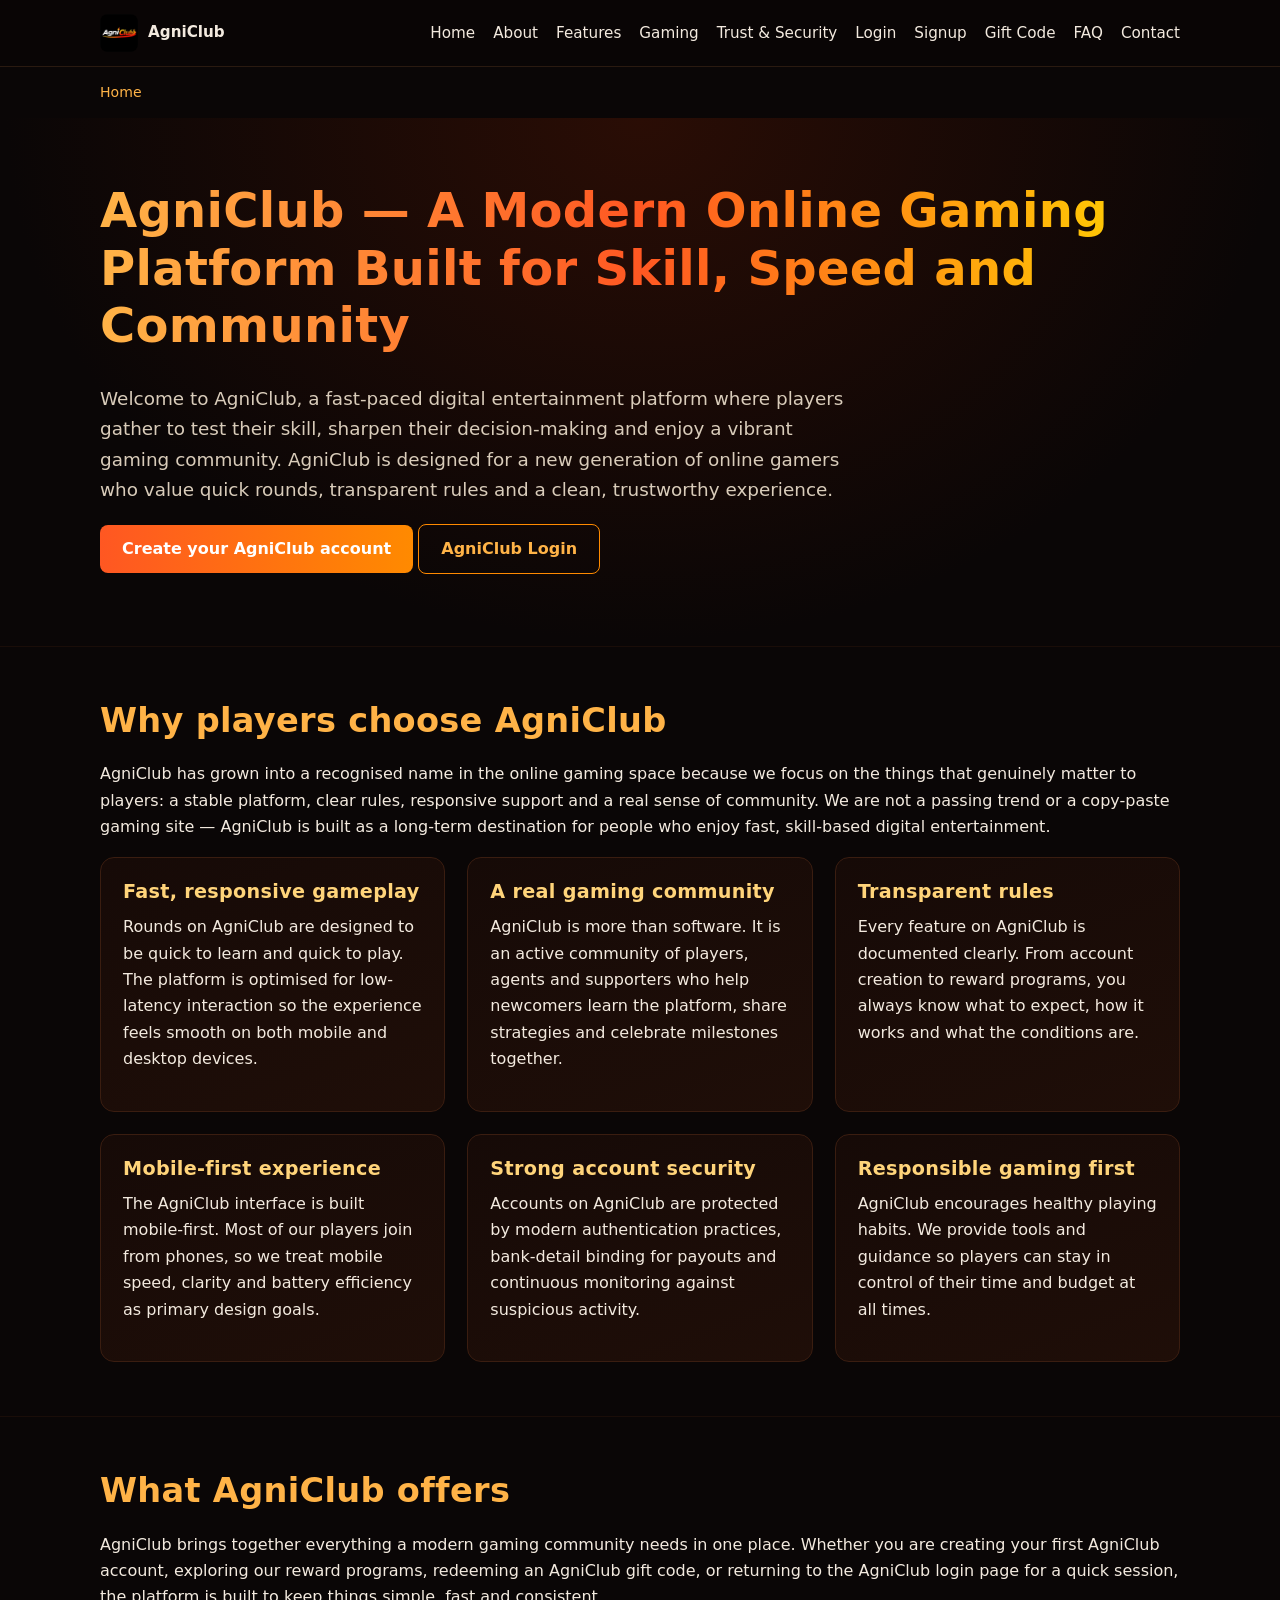
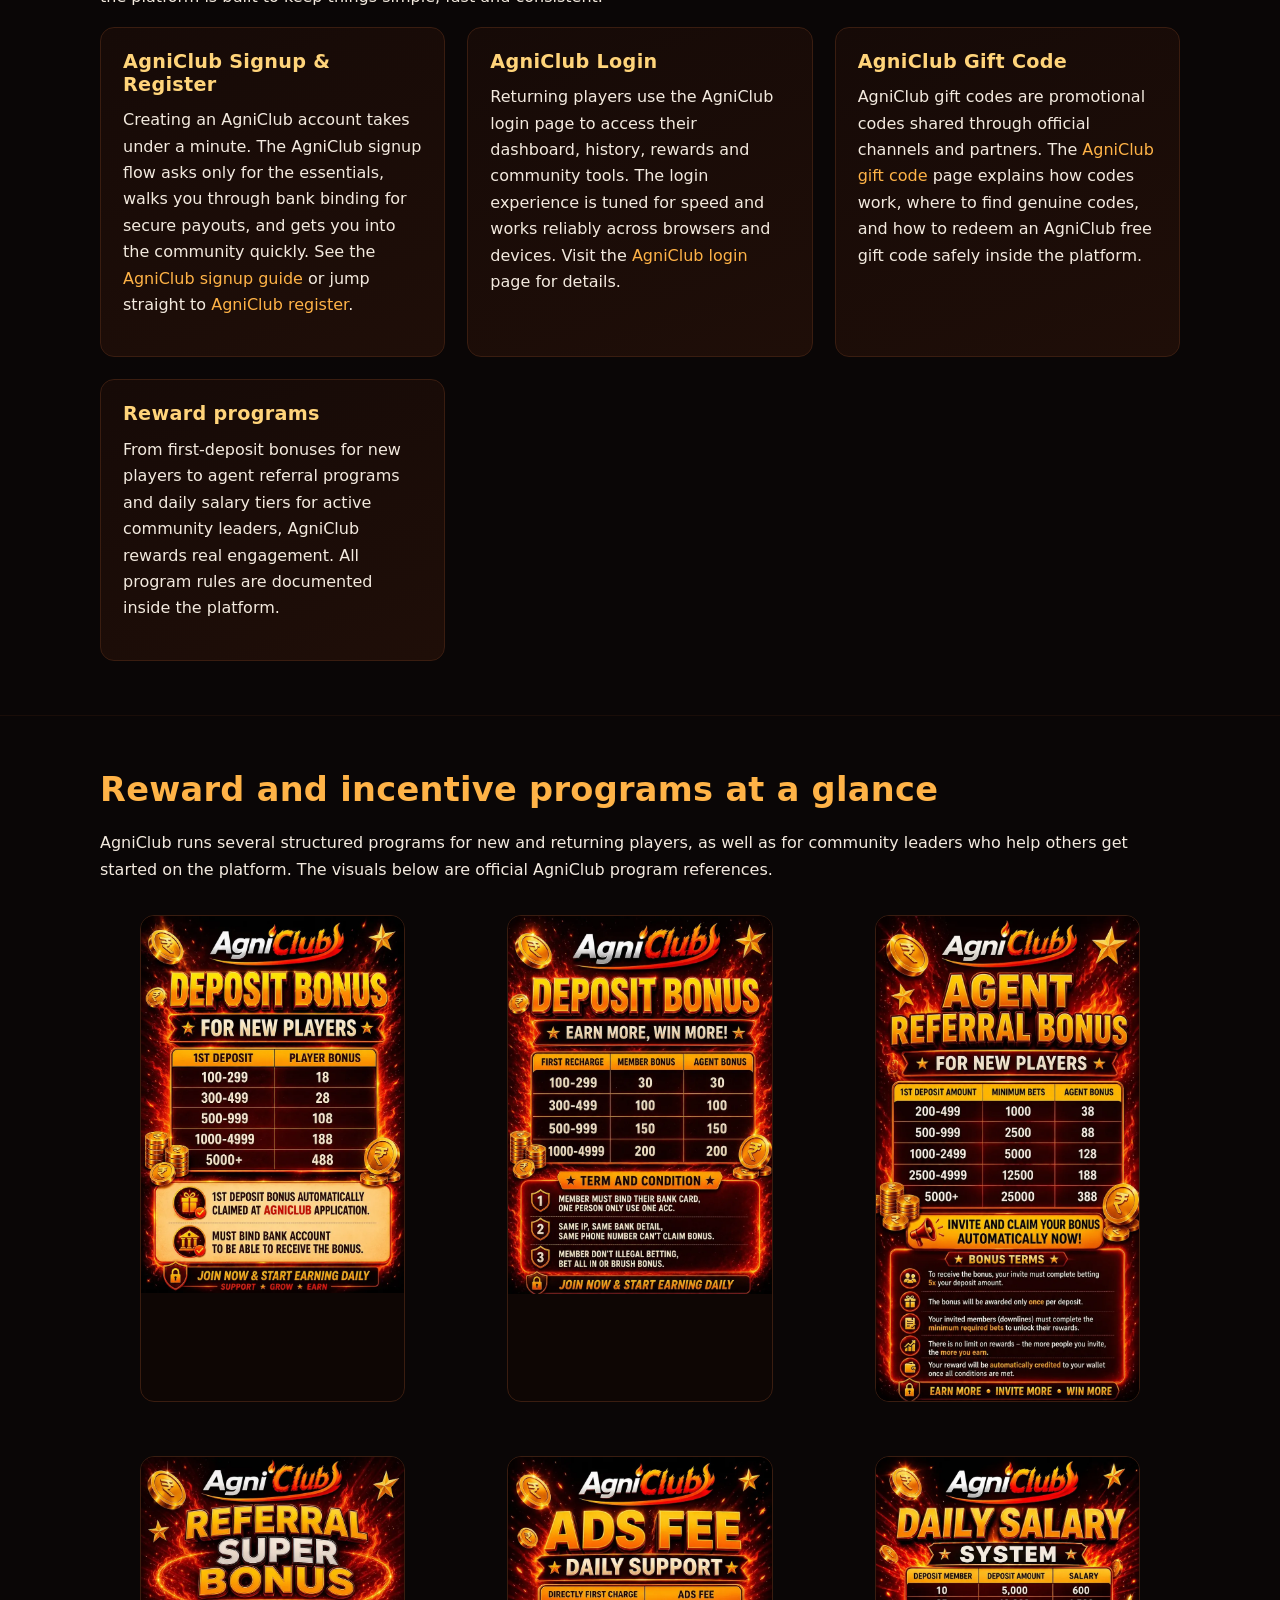
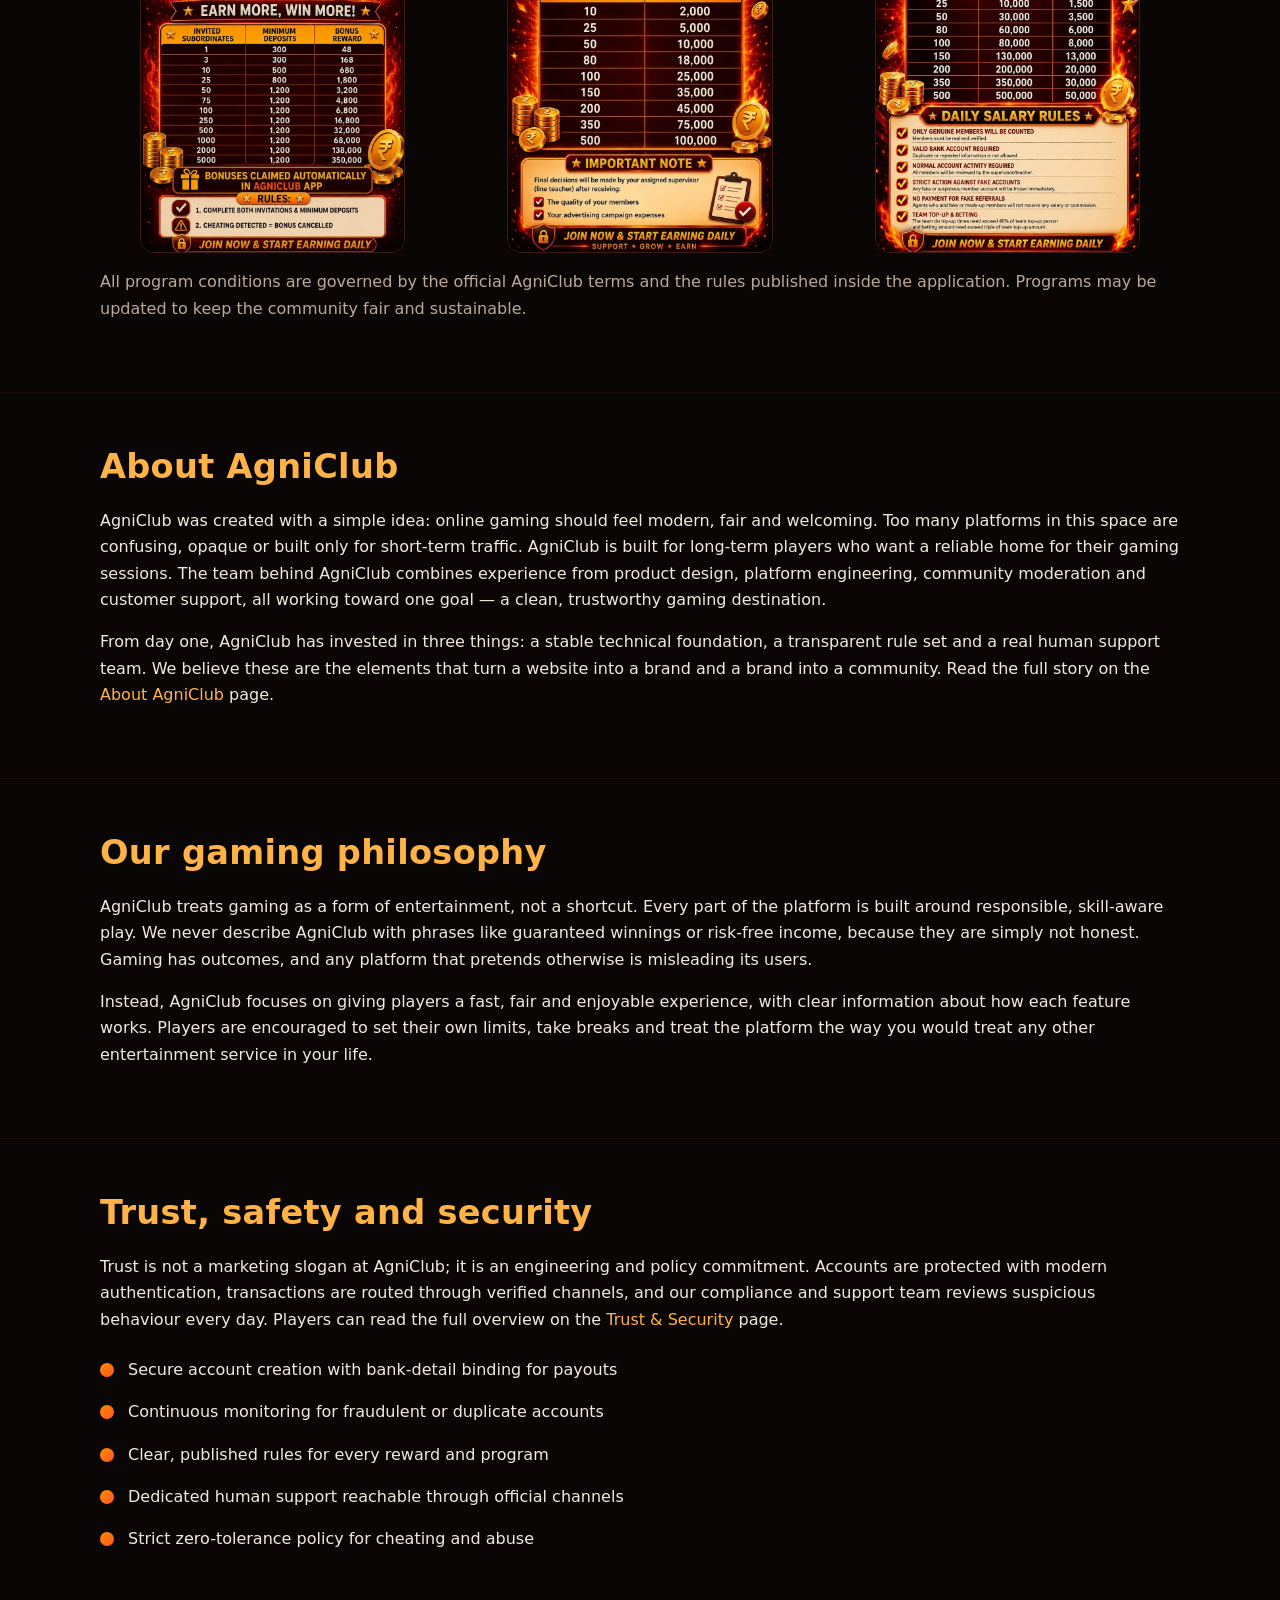
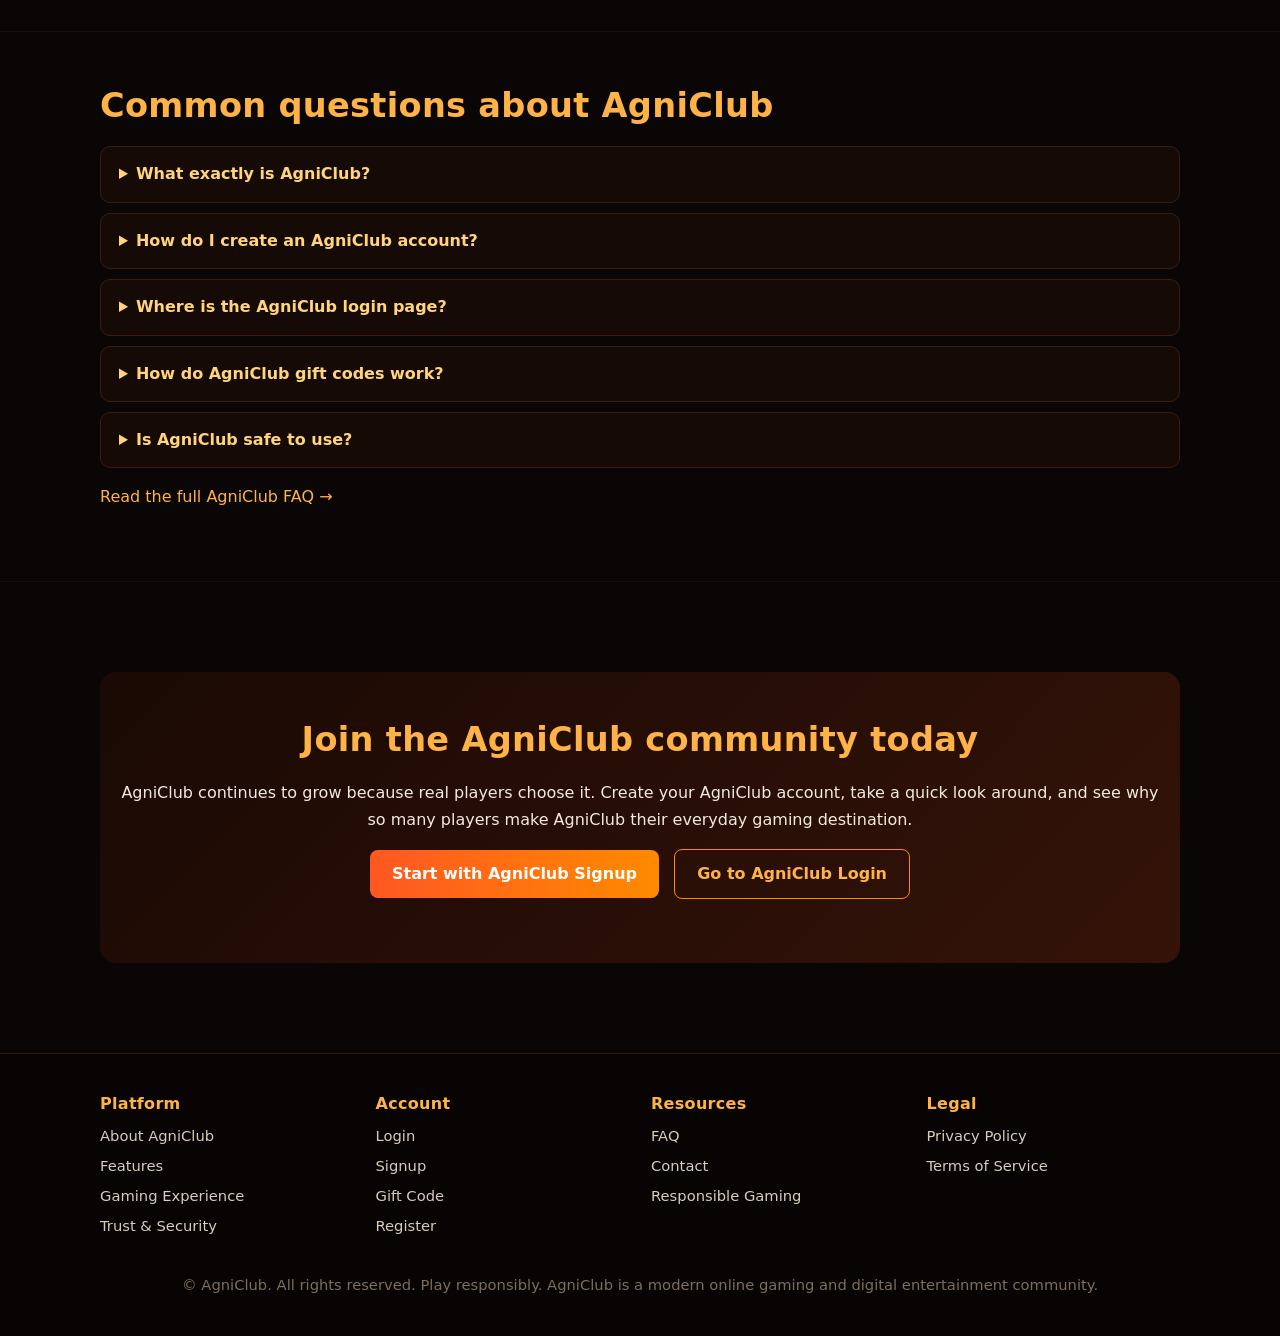
==== index.html @ f40dc788 "Add files via upload" ====
<!doctype html>
<html lang="en">
<head>
<meta charset="utf-8">
<meta name="viewport" content="width=device-width,initial-scale=1">
<title>AgniClub — Modern Online Gaming Platform & Community</title>
<meta name="description" content="AgniClub is a modern online gaming platform and digital entertainment community offering fast, skill-based gaming, secure accounts and clear rules. Learn about AgniClub login, signup and gift code programs.">
<meta name="keywords" content="agniclub, agniclub login, agniclub signup, agniclub register, agniclub giftcode, agniclub free giftcode, online gaming platform, gaming community">
<meta name="author" content="AgniClub">
<meta name="robots" content="index,follow,max-image-preview:large">
<meta name="theme-color" content="#ff5722">
<link rel="canonical" href="https://agniclub.games/">
<link rel="icon" type="image/svg+xml" href="/assets/favicon.svg">
<link rel="preload" as="style" href="/assets/style.css">
<link rel="stylesheet" href="/assets/style.css">
<meta property="og:type" content="website">
<meta property="og:site_name" content="AgniClub">
<meta property="og:title" content="AgniClub — Modern Online Gaming Platform & Community">
<meta property="og:description" content="AgniClub is a modern online gaming platform and digital entertainment community offering fast, skill-based gaming, secure accounts and clear rules. Learn about AgniClub login, signup and gift code programs.">
<meta property="og:url" content="https://agniclub.games/">
<meta property="og:image" content="https://agniclub.games/assets/agniclub-logo.webp">
<meta name="twitter:card" content="summary_large_image">
<meta name="twitter:title" content="AgniClub — Modern Online Gaming Platform & Community">
<meta name="twitter:description" content="AgniClub is a modern online gaming platform and digital entertainment community offering fast, skill-based gaming, secure accounts and clear rules. Learn about AgniClub login, signup and gift code programs.">
<meta name="twitter:image" content="https://agniclub.games/assets/agniclub-logo.webp">
<script type="application/ld+json">{"@context":"https://schema.org","@type":"Organization","name":"AgniClub","url":"https://agniclub.games","logo":"https://agniclub.games/assets/agniclub-logo.webp","sameAs":["https://agniclub.games"],"description":"AgniClub is a modern online gaming platform and digital entertainment community offering fast-paced skill-based gaming experiences."}</script>
<script type="application/ld+json">{"@context":"https://schema.org","@type":"WebSite","name":"AgniClub","url":"https://agniclub.games","potentialAction":{"@type":"SearchAction","target":"https://agniclub.games/?q={search_term_string}","query-input":"required name=search_term_string"}}</script>
<script type="application/ld+json">{"@context":"https://schema.org","@type":"WebPage","name":"AgniClub \u2014 Modern Online Gaming Platform & Community","url":"https://agniclub.games/","description":"AgniClub is a modern online gaming platform and digital entertainment community offering fast, skill-based gaming, secure accounts and clear rules. Learn about AgniClub login, signup and gift code programs.","isPartOf":{"@type":"WebSite","name":"AgniClub","url":"https://agniclub.games"},"publisher":{"@type":"Organization","name":"AgniClub","logo":{"@type":"ImageObject","url":"https://agniclub.games/assets/agniclub-logo.webp"}}}</script>
<script type="application/ld+json">{"@context":"https://schema.org","@type":"FAQPage","mainEntity":[{"@type":"Question","name":"What exactly is AgniClub?","acceptedAnswer":{"@type":"Answer","text":"AgniClub is a modern online gaming and digital entertainment platform offering fast-paced, skill-based gaming for a growing community."}},{"@type":"Question","name":"How do I create an AgniClub account?","acceptedAnswer":{"@type":"Answer","text":"Visit the AgniClub signup page, fill in the required details, verify your information and bind your bank account for secure payouts."}},{"@type":"Question","name":"Where is the AgniClub login page?","acceptedAnswer":{"@type":"Answer","text":"The official AgniClub login page is available at https://agniclub.games/login.html \u2014 always use the official URL."}},{"@type":"Question","name":"How do AgniClub gift codes work?","acceptedAnswer":{"@type":"Answer","text":"AgniClub gift codes are promotional codes distributed through official channels and are redeemed inside the AgniClub application."}},{"@type":"Question","name":"Is AgniClub safe to use?","acceptedAnswer":{"@type":"Answer","text":"AgniClub uses modern account security, bank-detail binding, continuous monitoring and human support to keep the platform safe."}}]}</script>
<script type="application/ld+json">{"@context":"https://schema.org","@type":"BreadcrumbList","itemListElement":[{"@type":"ListItem","position":1,"name":"Home","item":"https://agniclub.games/"}]}</script>
</head>
<body>
<a class="skip" href="#main">Skip to main content</a>
<header class="site"><nav class="nav" aria-label="Primary">
  <a class="brand" href="/" aria-label="AgniClub home"><img src="/assets/agniclub-logo.webp" alt="AgniClub logo" width="38" height="38" loading="eager" decoding="async"><span>AgniClub</span></a>
  <button class="menu-toggle" aria-label="Toggle menu" aria-expanded="false">Menu</button>
  <ul><li><a href="/">Home</a></li>
<li><a href="/about.html">About</a></li>
<li><a href="/features.html">Features</a></li>
<li><a href="/gaming.html">Gaming</a></li>
<li><a href="/trust-security.html">Trust & Security</a></li>
<li><a href="/login.html">Login</a></li>
<li><a href="/signup.html">Signup</a></li>
<li><a href="/giftcode.html">Gift Code</a></li>
<li><a href="/faq.html">FAQ</a></li>
<li><a href="/contact.html">Contact</a></li></ul>
</nav></header>
<div class="container"><nav class="crumbs" aria-label="Breadcrumb"><a href="/">Home</a></nav></div>
<main id="main">

<section class="hero"><div class="container">
  <h1>AgniClub — A Modern Online Gaming Platform Built for Skill, Speed and Community</h1>
  <p class="lede">Welcome to AgniClub, a fast-paced digital entertainment platform where players gather to test their skill, sharpen their decision-making and enjoy a vibrant gaming community. AgniClub is designed for a new generation of online gamers who value quick rounds, transparent rules and a clean, trustworthy experience.</p>
  <p><a class="btn" href="/signup.html">Create your AgniClub account</a> <a class="btn ghost" href="/login.html">AgniClub Login</a></p>
</div></section>

<section><div class="container">
  <h2>Why players choose AgniClub</h2>
  <p>AgniClub has grown into a recognised name in the online gaming space because we focus on the things that genuinely matter to players: a stable platform, clear rules, responsive support and a real sense of community. We are not a passing trend or a copy-paste gaming site — AgniClub is built as a long-term destination for people who enjoy fast, skill-based digital entertainment.</p>
  <div class="grid cols-3">
    <div class="card"><h3>Fast, responsive gameplay</h3><p>Rounds on AgniClub are designed to be quick to learn and quick to play. The platform is optimised for low-latency interaction so the experience feels smooth on both mobile and desktop devices.</p></div>
    <div class="card"><h3>A real gaming community</h3><p>AgniClub is more than software. It is an active community of players, agents and supporters who help newcomers learn the platform, share strategies and celebrate milestones together.</p></div>
    <div class="card"><h3>Transparent rules</h3><p>Every feature on AgniClub is documented clearly. From account creation to reward programs, you always know what to expect, how it works and what the conditions are.</p></div>
    <div class="card"><h3>Mobile-first experience</h3><p>The AgniClub interface is built mobile-first. Most of our players join from phones, so we treat mobile speed, clarity and battery efficiency as primary design goals.</p></div>
    <div class="card"><h3>Strong account security</h3><p>Accounts on AgniClub are protected by modern authentication practices, bank-detail binding for payouts and continuous monitoring against suspicious activity.</p></div>
    <div class="card"><h3>Responsible gaming first</h3><p>AgniClub encourages healthy playing habits. We provide tools and guidance so players can stay in control of their time and budget at all times.</p></div>
  </div>
</div></section>

<section><div class="container">
  <h2>What AgniClub offers</h2>
  <p>AgniClub brings together everything a modern gaming community needs in one place. Whether you are creating your first AgniClub account, exploring our reward programs, redeeming an AgniClub gift code, or returning to the AgniClub login page for a quick session, the platform is built to keep things simple, fast and consistent.</p>
  <div class="grid cols-2">
    <div class="card"><h3>AgniClub Signup &amp; Register</h3><p>Creating an AgniClub account takes under a minute. The AgniClub signup flow asks only for the essentials, walks you through bank binding for secure payouts, and gets you into the community quickly. See the <a href="/signup.html">AgniClub signup guide</a> or jump straight to <a href="/register.html">AgniClub register</a>.</p></div>
    <div class="card"><h3>AgniClub Login</h3><p>Returning players use the AgniClub login page to access their dashboard, history, rewards and community tools. The login experience is tuned for speed and works reliably across browsers and devices. Visit the <a href="/login.html">AgniClub login</a> page for details.</p></div>
    <div class="card"><h3>AgniClub Gift Code</h3><p>AgniClub gift codes are promotional codes shared through official channels and partners. The <a href="/giftcode.html">AgniClub gift code</a> page explains how codes work, where to find genuine codes, and how to redeem an AgniClub free gift code safely inside the platform.</p></div>
    <div class="card"><h3>Reward programs</h3><p>From first-deposit bonuses for new players to agent referral programs and daily salary tiers for active community leaders, AgniClub rewards real engagement. All program rules are documented inside the platform.</p></div>
  </div>
</div></section>

<section><div class="container">
  <h2>Reward and incentive programs at a glance</h2>
  <p>AgniClub runs several structured programs for new and returning players, as well as for community leaders who help others get started on the platform. The visuals below are official AgniClub program references.</p>
  <div class="grid cols-2">
    <figure class="imgwrap"><img src="/assets/deposit-bonus.webp" alt="AgniClub deposit bonus for new players" width="800" height="1200" loading="lazy" decoding="async"></figure>
    <figure class="imgwrap"><img src="/assets/new-player-deposit-bonus.webp" alt="AgniClub new player deposit bonus tiers" width="800" height="1200" loading="lazy" decoding="async"></figure>
    <figure class="imgwrap"><img src="/assets/referral-super-bonus.webp" alt="AgniClub agent referral bonus" width="800" height="1200" loading="lazy" decoding="async"></figure>
    <figure class="imgwrap"><img src="/assets/agent-referral-bonus.webp" alt="AgniClub referral super bonus tiers" width="800" height="1200" loading="lazy" decoding="async"></figure>
    <figure class="imgwrap"><img src="/assets/daily-salary-system.webp" alt="AgniClub ads fee daily support" width="800" height="1200" loading="lazy" decoding="async"></figure>
    <figure class="imgwrap"><img src="/assets/ads-fee-daily-support.webp" alt="AgniClub daily salary system" width="800" height="1200" loading="lazy" decoding="async"></figure>
  </div>
  <p class="muted">All program conditions are governed by the official AgniClub terms and the rules published inside the application. Programs may be updated to keep the community fair and sustainable.</p>
</div></section>

<section><div class="container">
  <h2>About AgniClub</h2>
  <p>AgniClub was created with a simple idea: online gaming should feel modern, fair and welcoming. Too many platforms in this space are confusing, opaque or built only for short-term traffic. AgniClub is built for long-term players who want a reliable home for their gaming sessions. The team behind AgniClub combines experience from product design, platform engineering, community moderation and customer support, all working toward one goal — a clean, trustworthy gaming destination.</p>
  <p>From day one, AgniClub has invested in three things: a stable technical foundation, a transparent rule set and a real human support team. We believe these are the elements that turn a website into a brand and a brand into a community. Read the full story on the <a href="/about.html">About AgniClub</a> page.</p>
</div></section>

<section><div class="container">
  <h2>Our gaming philosophy</h2>
  <p>AgniClub treats gaming as a form of entertainment, not a shortcut. Every part of the platform is built around responsible, skill-aware play. We never describe AgniClub with phrases like guaranteed winnings or risk-free income, because they are simply not honest. Gaming has outcomes, and any platform that pretends otherwise is misleading its users.</p>
  <p>Instead, AgniClub focuses on giving players a fast, fair and enjoyable experience, with clear information about how each feature works. Players are encouraged to set their own limits, take breaks and treat the platform the way you would treat any other entertainment service in your life.</p>
</div></section>

<section><div class="container">
  <h2>Trust, safety and security</h2>
  <p>Trust is not a marketing slogan at AgniClub; it is an engineering and policy commitment. Accounts are protected with modern authentication, transactions are routed through verified channels, and our compliance and support team reviews suspicious behaviour every day. Players can read the full overview on the <a href="/trust-security.html">Trust &amp; Security</a> page.</p>
  <ul class="checks">
    <li>Secure account creation with bank-detail binding for payouts</li>
    <li>Continuous monitoring for fraudulent or duplicate accounts</li>
    <li>Clear, published rules for every reward and program</li>
    <li>Dedicated human support reachable through official channels</li>
    <li>Strict zero-tolerance policy for cheating and abuse</li>
  </ul>
</div></section>

<section><div class="container">
  <h2>Common questions about AgniClub</h2>
  <details><summary>What exactly is AgniClub?</summary><p>AgniClub is a modern online gaming and digital entertainment platform. It hosts fast-paced, skill-based gaming sessions and supports a community of players, agents and supporters.</p></details>
  <details><summary>How do I create an AgniClub account?</summary><p>Open the <a href="/signup.html">AgniClub signup</a> page, fill in the required fields, verify your details and bind your bank account so payouts can be processed securely.</p></details>
  <details><summary>Where is the AgniClub login page?</summary><p>The official AgniClub login is available on the <a href="/login.html">AgniClub login</a> page. Always use the official URL to avoid phishing attempts.</p></details>
  <details><summary>How do AgniClub gift codes work?</summary><p>Gift codes are promotional codes distributed through official AgniClub channels. They are redeemed inside the AgniClub application. Read the <a href="/giftcode.html">gift code guide</a> for full details.</p></details>
  <details><summary>Is AgniClub safe to use?</summary><p>Account security, transparent rules and active moderation are core priorities. See the <a href="/trust-security.html">Trust &amp; Security</a> page for the full overview.</p></details>
  <p style="margin-top:16px"><a href="/faq.html">Read the full AgniClub FAQ →</a></p>
</div></section>

<section><div class="container">
  <div class="cta">
    <h2>Join the AgniClub community today</h2>
    <p>AgniClub continues to grow because real players choose it. Create your AgniClub account, take a quick look around, and see why so many players make AgniClub their everyday gaming destination.</p>
    <p><a class="btn" href="/signup.html">Start with AgniClub Signup</a> &nbsp; <a class="btn ghost" href="/login.html">Go to AgniClub Login</a></p>
  </div>
</div></section>

</main>
<footer class="site"><div class="container">
  <div class="grid"><div><h3 style="color:#ffb347;font-size:1rem;margin:0 0 10px">Platform</h3><ul style="list-style:none;padding:0;margin:0"><li style="margin:6px 0"><a href="/about.html">About AgniClub</a></li><li style="margin:6px 0"><a href="/features.html">Features</a></li><li style="margin:6px 0"><a href="/gaming.html">Gaming Experience</a></li><li style="margin:6px 0"><a href="/trust-security.html">Trust & Security</a></li></ul></div><div><h3 style="color:#ffb347;font-size:1rem;margin:0 0 10px">Account</h3><ul style="list-style:none;padding:0;margin:0"><li style="margin:6px 0"><a href="/login.html">Login</a></li><li style="margin:6px 0"><a href="/signup.html">Signup</a></li><li style="margin:6px 0"><a href="/giftcode.html">Gift Code</a></li><li style="margin:6px 0"><a href="/register.html">Register</a></li></ul></div><div><h3 style="color:#ffb347;font-size:1rem;margin:0 0 10px">Resources</h3><ul style="list-style:none;padding:0;margin:0"><li style="margin:6px 0"><a href="/faq.html">FAQ</a></li><li style="margin:6px 0"><a href="/contact.html">Contact</a></li><li style="margin:6px 0"><a href="/responsible-gaming.html">Responsible Gaming</a></li></ul></div><div><h3 style="color:#ffb347;font-size:1rem;margin:0 0 10px">Legal</h3><ul style="list-style:none;padding:0;margin:0"><li style="margin:6px 0"><a href="/privacy.html">Privacy Policy</a></li><li style="margin:6px 0"><a href="/terms.html">Terms of Service</a></li></ul></div></div>
  <p style="margin-top:28px;text-align:center;color:#7d6e5e">© AgniClub. All rights reserved. Play responsibly. AgniClub is a modern online gaming and digital entertainment community.</p>
</div></footer>
<script src="/assets/main.js" defer></script>
</body></html>
---- assets/style.css ----
/* AgniClub - lightweight stylesheet */
*,*::before,*::after{box-sizing:border-box}
html{-webkit-text-size-adjust:100%;scroll-behavior:smooth}
body{margin:0;font-family:system-ui,-apple-system,Segoe UI,Roboto,Arial,sans-serif;background:#0a0606;color:#f3eadf;line-height:1.65;font-size:16px}
img{max-width:100%;height:auto;display:block}
a{color:#ffb347;text-decoration:none}
a:hover,a:focus{color:#ffd47a;text-decoration:underline}
h1,h2,h3,h4{font-weight:800;line-height:1.2;margin:0 0 .6em;color:#fff;letter-spacing:.3px}
h1{font-size:clamp(1.9rem,4.5vw,3rem);background:linear-gradient(90deg,#ffb347,#ff5722,#ffd700);-webkit-background-clip:text;background-clip:text;color:transparent}
h2{font-size:clamp(1.5rem,3vw,2.1rem);color:#ffb347}
h3{font-size:1.2rem;color:#ffd47a}
p{margin:0 0 1em}
.container{width:100%;max-width:1120px;margin:0 auto;padding:0 20px}
header.site{position:sticky;top:0;z-index:50;background:rgba(10,6,6,.92);backdrop-filter:blur(8px);border-bottom:1px solid #2a1a10}
.nav{display:flex;align-items:center;justify-content:space-between;padding:14px 20px;max-width:1120px;margin:0 auto;gap:16px}
.brand{display:flex;align-items:center;gap:10px;font-weight:800;color:#fff;font-size:1.1rem}
.brand img{width:38px;height:38px;border-radius:8px}
.nav ul{display:flex;gap:18px;list-style:none;padding:0;margin:0;flex-wrap:wrap}
.nav a{color:#f3eadf;font-size:.95rem}
.btn{display:inline-block;padding:11px 22px;border-radius:8px;font-weight:700;background:linear-gradient(90deg,#ff5722,#ff8a00);color:#fff;border:0;cursor:pointer;transition:transform .15s ease}
.btn:hover{transform:translateY(-1px);color:#fff;text-decoration:none}
.btn.ghost{background:transparent;border:1px solid #ff8a00;color:#ffb347}
.hero{padding:64px 0 56px;background:radial-gradient(ellipse at top,#2a0d05 0%,#0a0606 70%)}
.hero p.lede{font-size:1.15rem;color:#d9ccba;max-width:760px}
.grid{display:grid;gap:22px}
.grid.cols-3{grid-template-columns:repeat(auto-fit,minmax(260px,1fr))}
.grid.cols-2{grid-template-columns:repeat(auto-fit,minmax(300px,1fr))}
.card{background:linear-gradient(160deg,#160a07,#1f0e08);border:1px solid #3a1d10;border-radius:14px;padding:22px}
.card h3{margin-top:0}
section{padding:54px 0;border-top:1px solid #1a0d08}
section:first-of-type{border-top:0}
.section-dark{background:#08-0504}
.muted{color:#bba999}
.kbd{display:inline-block;padding:2px 8px;border-radius:6px;background:#2a1a10;color:#ffd47a;font-size:.85em}
ul.checks{list-style:none;padding:0;margin:0 0 1em}
ul.checks li{padding:8px 0 8px 28px;position:relative}
ul.checks li::before{content:"";position:absolute;left:0;top:14px;width:14px;height:14px;border-radius:50%;background:linear-gradient(135deg,#ff8a00,#ff5722)}
.cta{background:linear-gradient(135deg,#1a0904,#341308);text-align:center;padding:48px 20px;border-radius:16px;margin:36px 0}
.cta h2{margin-top:0}
footer.site{background:#070403;padding:40px 0 24px;border-top:1px solid #2a1a10;color:#a89888;font-size:.92rem}
footer.site .grid{grid-template-columns:repeat(auto-fit,minmax(180px,1fr))}
footer a{color:#d9ccba}
.crumbs{font-size:.88rem;color:#a89888;padding:14px 0}
.crumbs a{color:#ffb347}
table{width:100%;border-collapse:collapse;margin:14px 0;font-size:.95rem}
th,td{border:1px solid #3a1d10;padding:10px;text-align:left}
th{background:#1f0e08;color:#ffd47a}
details{background:#160a07;border:1px solid #3a1d10;border-radius:10px;padding:14px 18px;margin:10px 0}
summary{cursor:pointer;font-weight:700;color:#ffd47a}
.tag{display:inline-block;padding:3px 10px;border-radius:999px;background:#2a1a10;color:#ffb347;font-size:.78rem;margin-right:6px}
.imgwrap{border-radius:14px;overflow:hidden;border:1px solid #3a1d10;background:#0e0604}
@media(max-width:720px){.nav ul{display:none}.nav .menu-toggle{display:inline-flex}}
.menu-toggle{display:none;background:none;border:1px solid #3a1d10;color:#ffb347;border-radius:6px;padding:6px 10px}
.nav.open ul{display:flex;flex-basis:100%;flex-direction:column;gap:8px;padding-top:10px}
.skip{position:absolute;left:-9999px}
.skip:focus{left:10px;top:10px;background:#ff5722;color:#fff;padding:8px 12px;border-radius:6px;z-index:99}
---- assets/style.css ----
/* AgniClub - lightweight stylesheet */
*,*::before,*::after{box-sizing:border-box}
html{-webkit-text-size-adjust:100%;scroll-behavior:smooth}
body{margin:0;font-family:system-ui,-apple-system,Segoe UI,Roboto,Arial,sans-serif;background:#0a0606;color:#f3eadf;line-height:1.65;font-size:16px}
img{max-width:100%;height:auto;display:block}
a{color:#ffb347;text-decoration:none}
a:hover,a:focus{color:#ffd47a;text-decoration:underline}
h1,h2,h3,h4{font-weight:800;line-height:1.2;margin:0 0 .6em;color:#fff;letter-spacing:.3px}
h1{font-size:clamp(1.9rem,4.5vw,3rem);background:linear-gradient(90deg,#ffb347,#ff5722,#ffd700);-webkit-background-clip:text;background-clip:text;color:transparent}
h2{font-size:clamp(1.5rem,3vw,2.1rem);color:#ffb347}
h3{font-size:1.2rem;color:#ffd47a}
p{margin:0 0 1em}
.container{width:100%;max-width:1120px;margin:0 auto;padding:0 20px}
header.site{position:sticky;top:0;z-index:50;background:rgba(10,6,6,.92);backdrop-filter:blur(8px);border-bottom:1px solid #2a1a10}
.nav{display:flex;align-items:center;justify-content:space-between;padding:14px 20px;max-width:1120px;margin:0 auto;gap:16px}
.brand{display:flex;align-items:center;gap:10px;font-weight:800;color:#fff;font-size:1.1rem}
.brand img{width:38px;height:38px;border-radius:8px}
.nav ul{display:flex;gap:18px;list-style:none;padding:0;margin:0;flex-wrap:wrap}
.nav a{color:#f3eadf;font-size:.95rem}
.btn{display:inline-block;padding:11px 22px;border-radius:8px;font-weight:700;background:linear-gradient(90deg,#ff5722,#ff8a00);color:#fff;border:0;cursor:pointer;transition:transform .15s ease}
.btn:hover{transform:translateY(-1px);color:#fff;text-decoration:none}
.btn.ghost{background:transparent;border:1px solid #ff8a00;color:#ffb347}
.hero{padding:64px 0 56px;background:radial-gradient(ellipse at top,#2a0d05 0%,#0a0606 70%)}
.hero p.lede{font-size:1.15rem;color:#d9ccba;max-width:760px}
.grid{display:grid;gap:22px}
.grid.cols-3{grid-template-columns:repeat(auto-fit,minmax(260px,1fr))}
.grid.cols-2{grid-template-columns:repeat(auto-fit,minmax(300px,1fr))}
.card{background:linear-gradient(160deg,#160a07,#1f0e08);border:1px solid #3a1d10;border-radius:14px;padding:22px}
.card h3{margin-top:0}
section{padding:54px 0;border-top:1px solid #1a0d08}
section:first-of-type{border-top:0}
.section-dark{background:#08-0504}
.muted{color:#bba999}
.kbd{display:inline-block;padding:2px 8px;border-radius:6px;background:#2a1a10;color:#ffd47a;font-size:.85em}
ul.checks{list-style:none;padding:0;margin:0 0 1em}
ul.checks li{padding:8px 0 8px 28px;position:relative}
ul.checks li::before{content:"";position:absolute;left:0;top:14px;width:14px;height:14px;border-radius:50%;background:linear-gradient(135deg,#ff8a00,#ff5722)}
.cta{background:linear-gradient(135deg,#1a0904,#341308);text-align:center;padding:48px 20px;border-radius:16px;margin:36px 0}
.cta h2{margin-top:0}
footer.site{background:#070403;padding:40px 0 24px;border-top:1px solid #2a1a10;color:#a89888;font-size:.92rem}
footer.site .grid{grid-template-columns:repeat(auto-fit,minmax(180px,1fr))}
footer a{color:#d9ccba}
.crumbs{font-size:.88rem;color:#a89888;padding:14px 0}
.crumbs a{color:#ffb347}
table{width:100%;border-collapse:collapse;margin:14px 0;font-size:.95rem}
th,td{border:1px solid #3a1d10;padding:10px;text-align:left}
th{background:#1f0e08;color:#ffd47a}
details{background:#160a07;border:1px solid #3a1d10;border-radius:10px;padding:14px 18px;margin:10px 0}
summary{cursor:pointer;font-weight:700;color:#ffd47a}
.tag{display:inline-block;padding:3px 10px;border-radius:999px;background:#2a1a10;color:#ffb347;font-size:.78rem;margin-right:6px}
.imgwrap{border-radius:14px;overflow:hidden;border:1px solid #3a1d10;background:#0e0604}
@media(max-width:720px){.nav ul{display:none}.nav .menu-toggle{display:inline-flex}}
.menu-toggle{display:none;background:none;border:1px solid #3a1d10;color:#ffb347;border-radius:6px;padding:6px 10px}
.nav.open ul{display:flex;flex-basis:100%;flex-direction:column;gap:8px;padding-top:10px}
.skip{position:absolute;left:-9999px}
.skip:focus{left:10px;top:10px;background:#ff5722;color:#fff;padding:8px 12px;border-radius:6px;z-index:99}
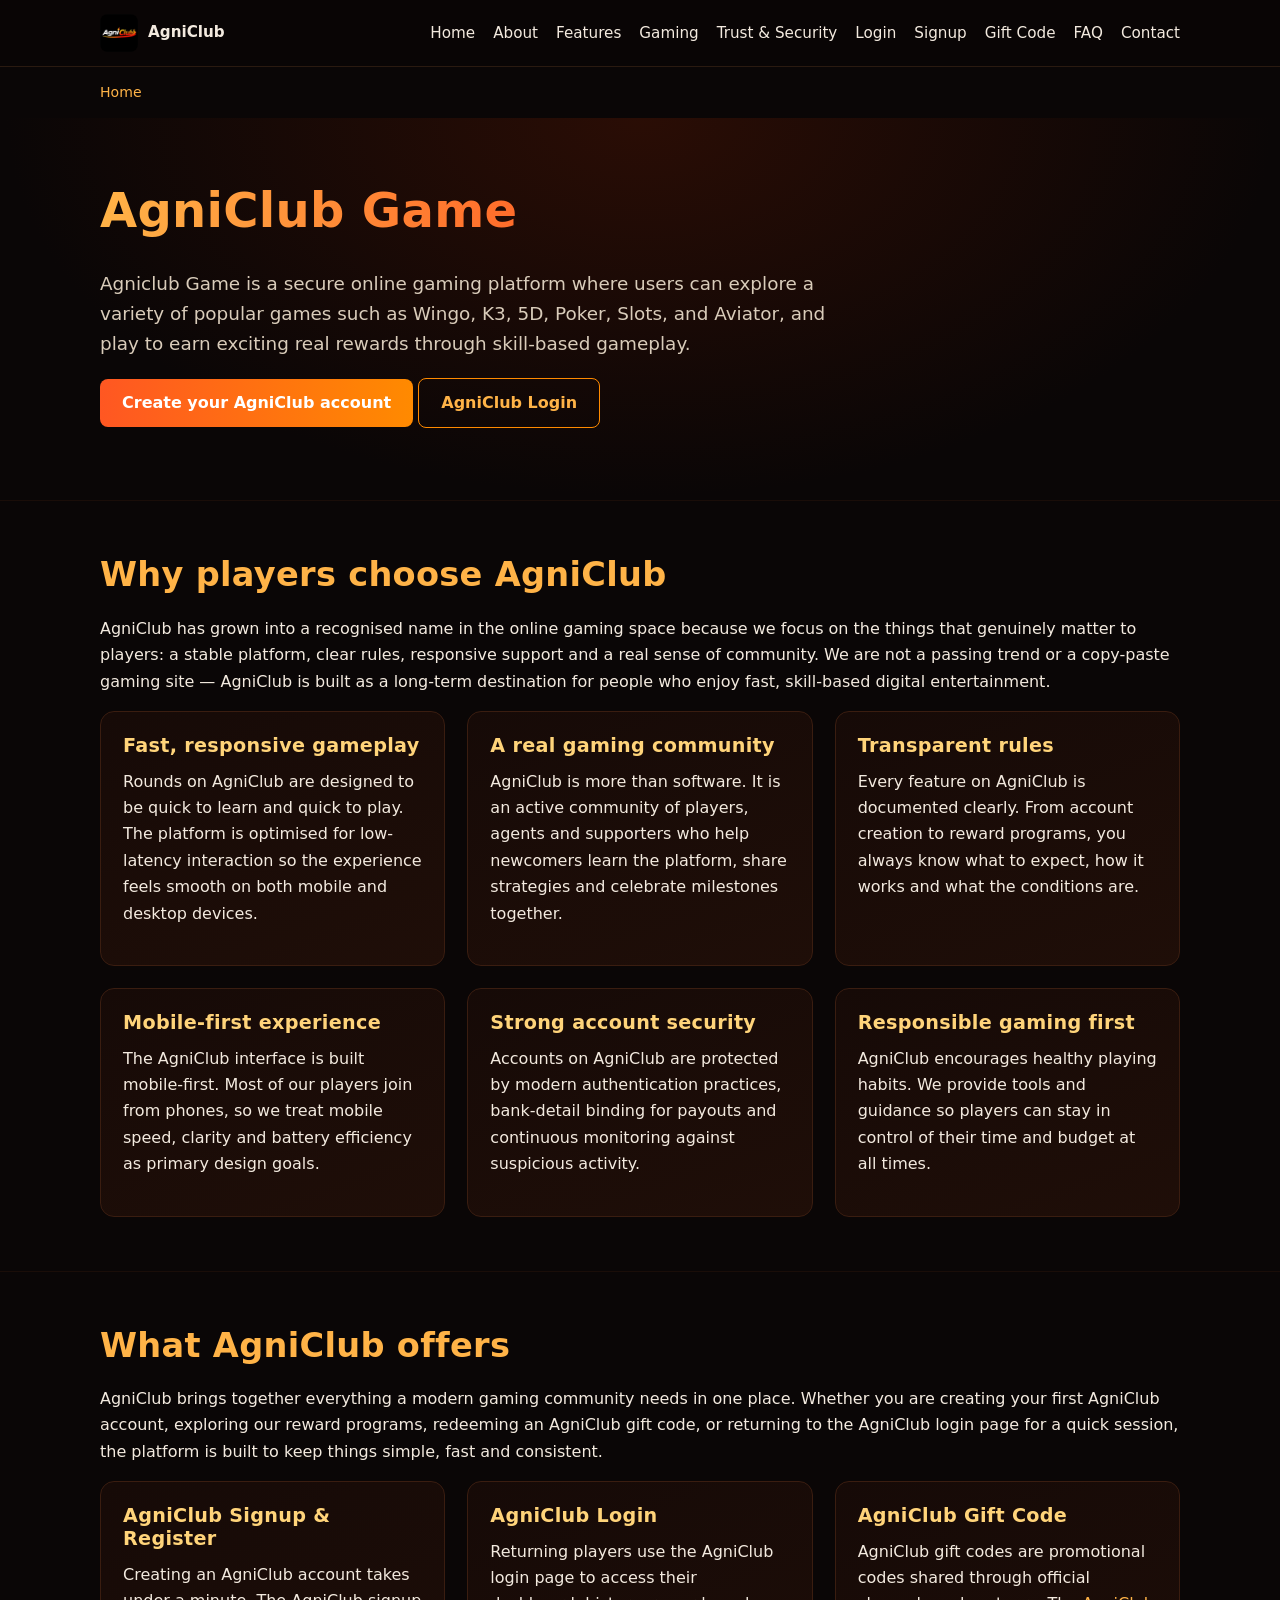
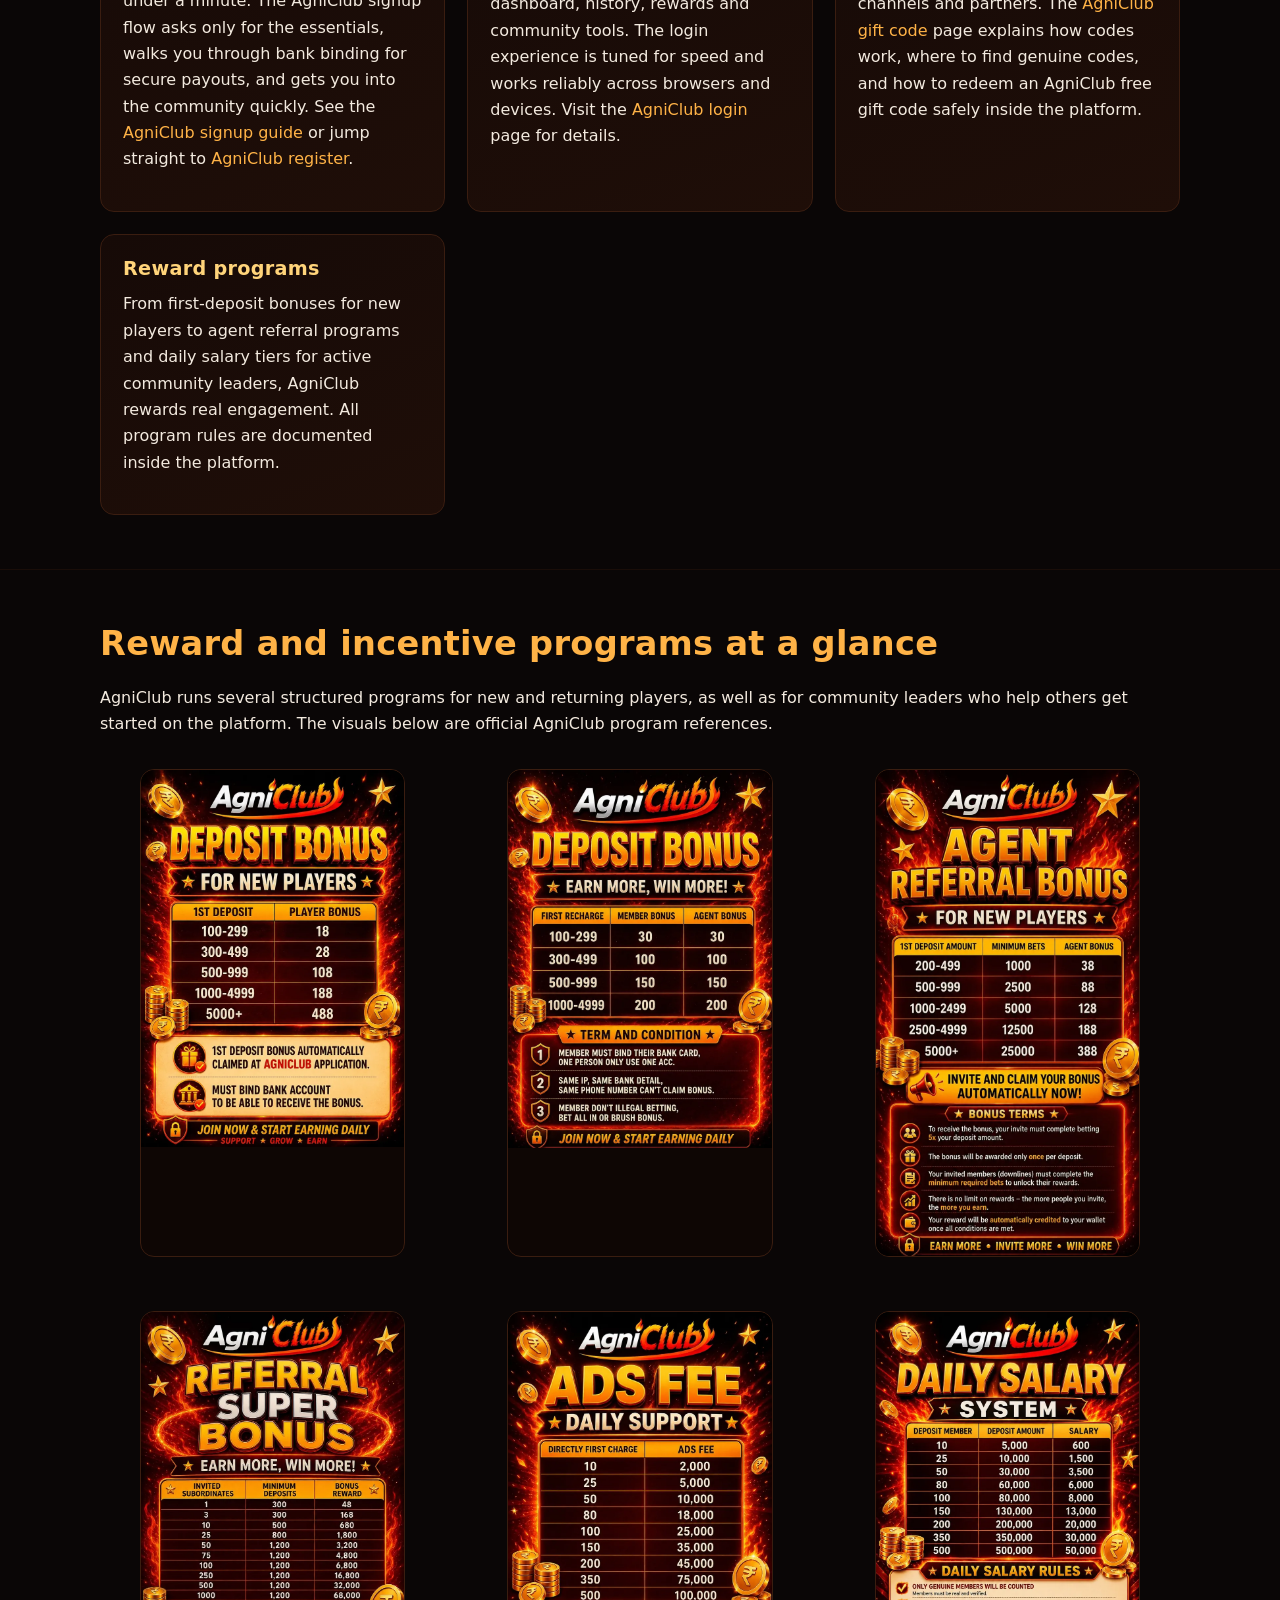
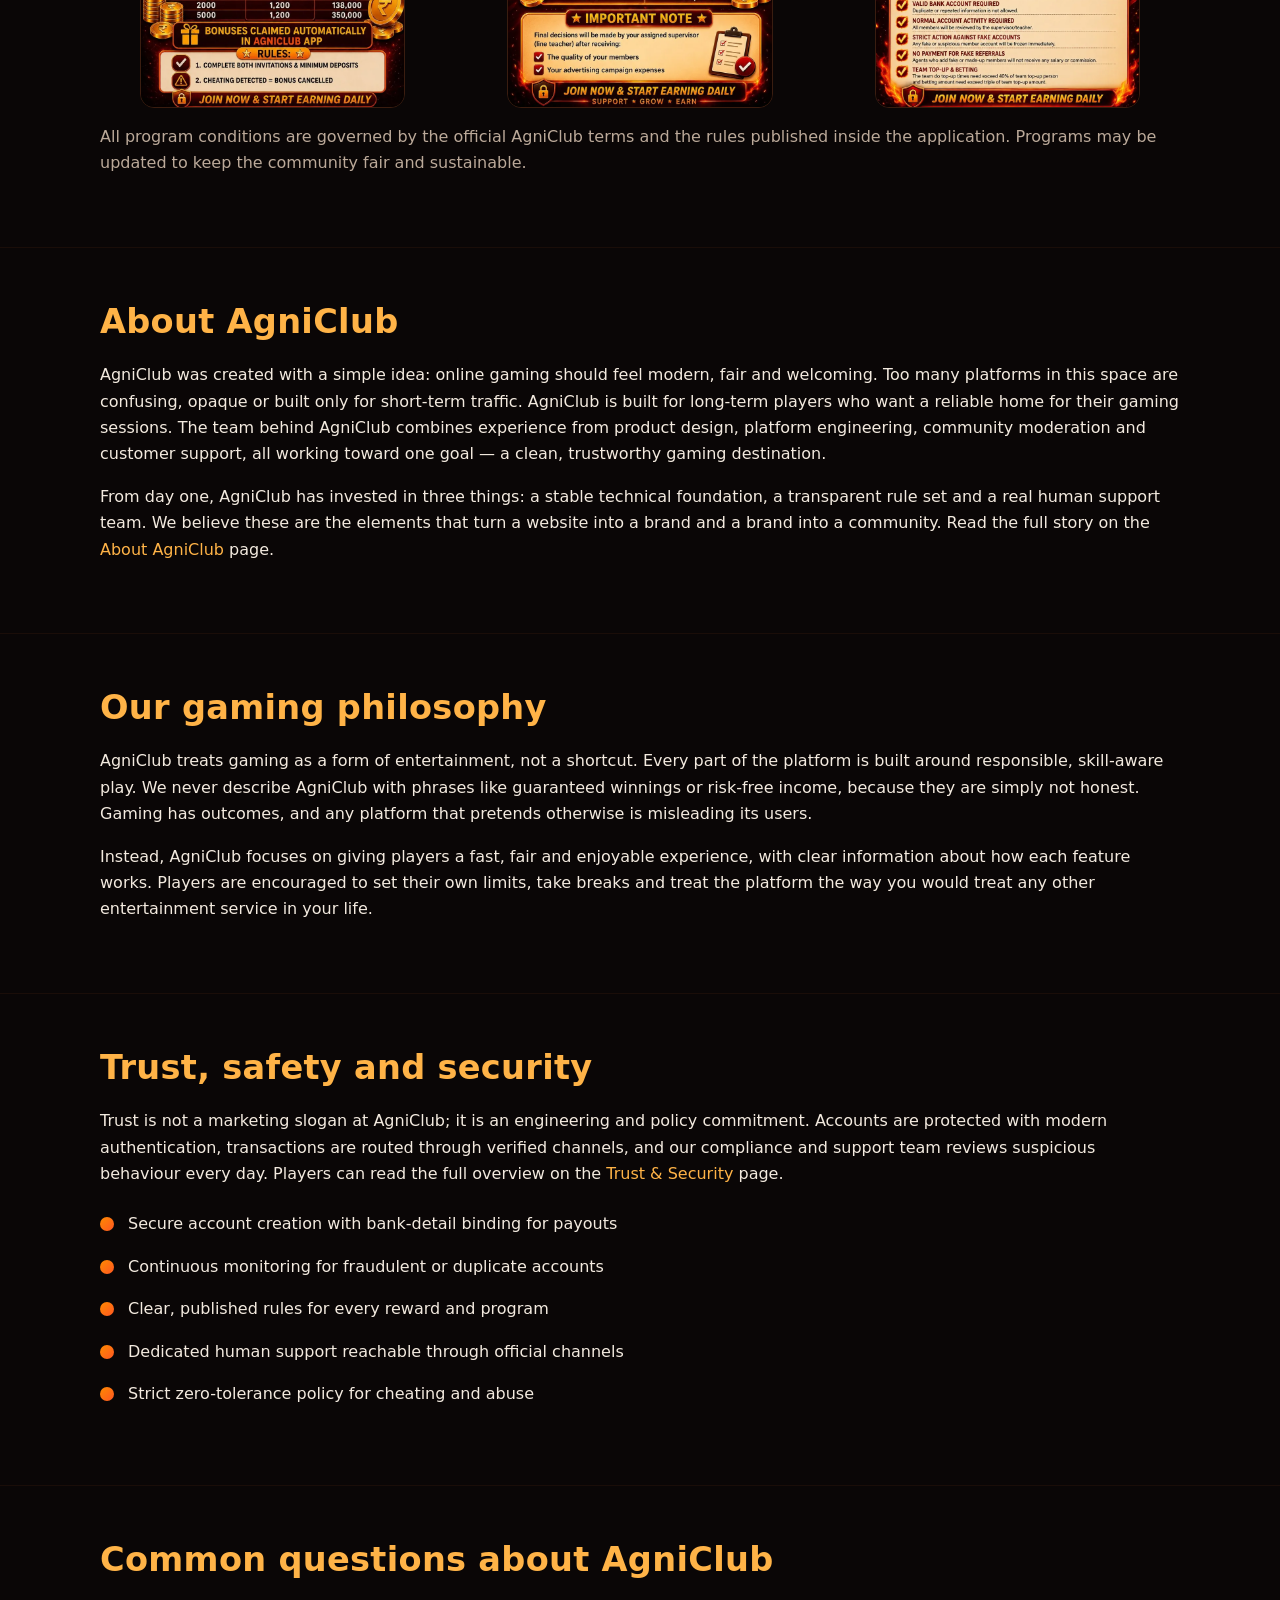
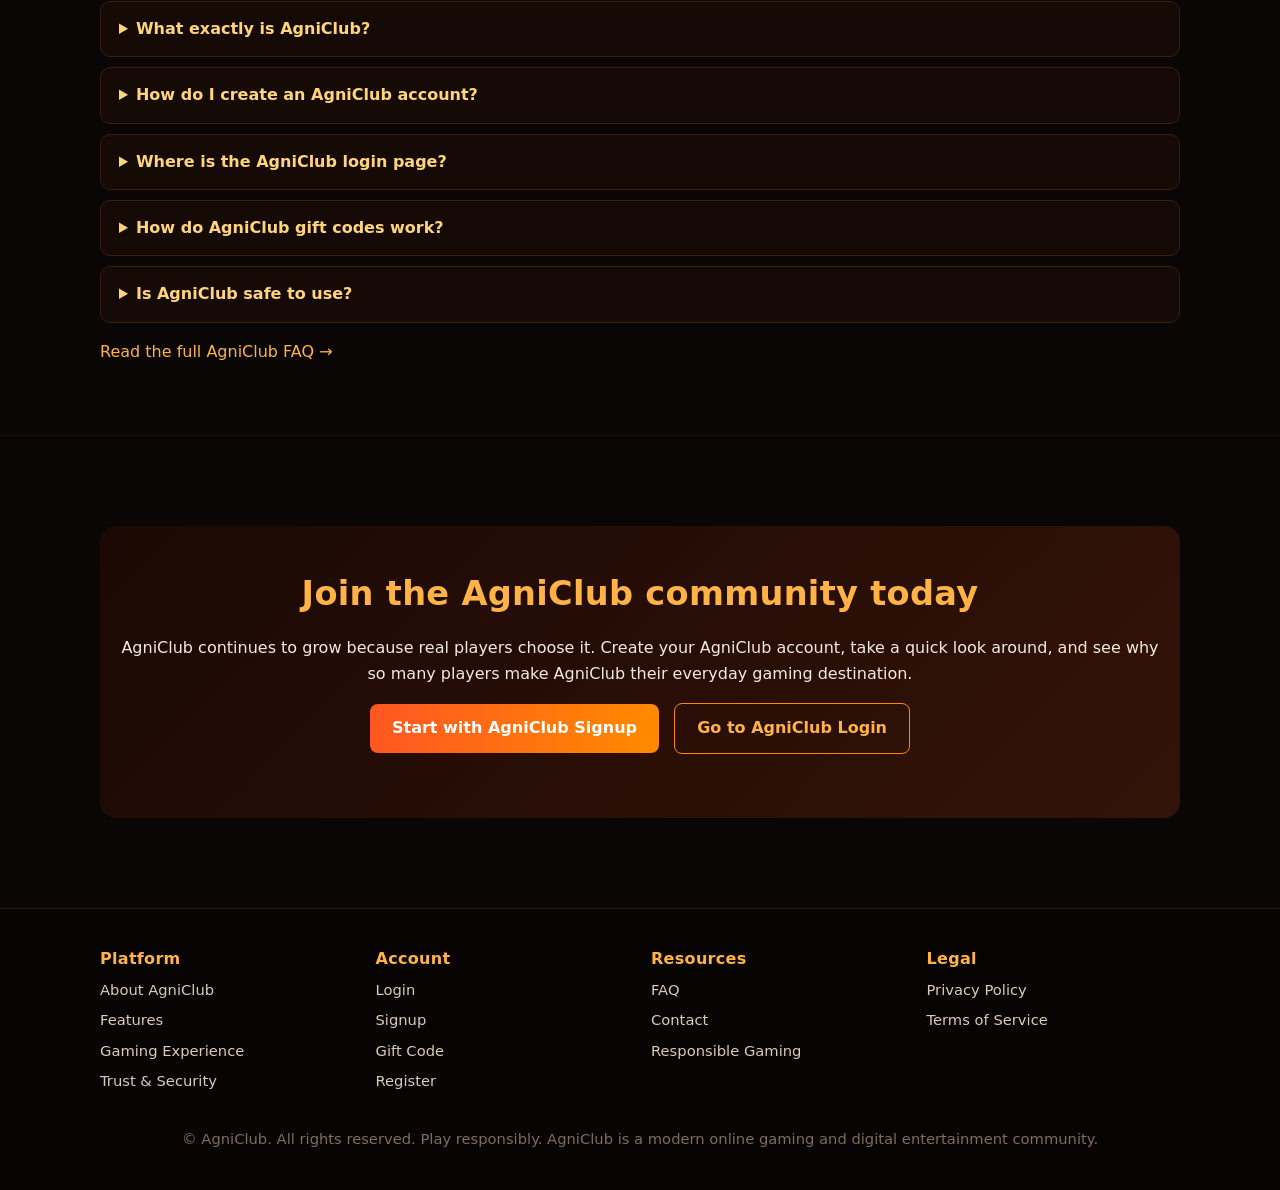
==== commit abf9bbc9: "Update index.html" ====
--- a/index.html
+++ b/index.html
@@ -3,7 +3,7 @@
 <head>
 <meta charset="utf-8">
 <meta name="viewport" content="width=device-width,initial-scale=1">
-<title>AgniClub — Modern Online Gaming Platform & Community</title>
+<title>Agniclub Game </title>
 <meta name="description" content="AgniClub is a modern online gaming platform and digital entertainment community offering fast, skill-based gaming, secure accounts and clear rules. Learn about AgniClub login, signup and gift code programs.">
 <meta name="keywords" content="agniclub, agniclub login, agniclub signup, agniclub register, agniclub giftcode, agniclub free giftcode, online gaming platform, gaming community">
 <meta name="author" content="AgniClub">
@@ -49,8 +49,8 @@
 <main id="main">
 
 <section class="hero"><div class="container">
-  <h1>AgniClub — A Modern Online Gaming Platform Built for Skill, Speed and Community</h1>
-  <p class="lede">Welcome to AgniClub, a fast-paced digital entertainment platform where players gather to test their skill, sharpen their decision-making and enjoy a vibrant gaming community. AgniClub is designed for a new generation of online gamers who value quick rounds, transparent rules and a clean, trustworthy experience.</p>
+  <h1>AgniClub Game</h1>
+  <p class="lede">Agniclub Game is a secure online gaming platform where users can explore a variety of popular games such as Wingo, K3, 5D, Poker, Slots, and Aviator, and play to earn exciting real rewards through skill-based gameplay.</p>
   <p><a class="btn" href="/signup.html">Create your AgniClub account</a> <a class="btn ghost" href="/login.html">AgniClub Login</a></p>
 </div></section>
 
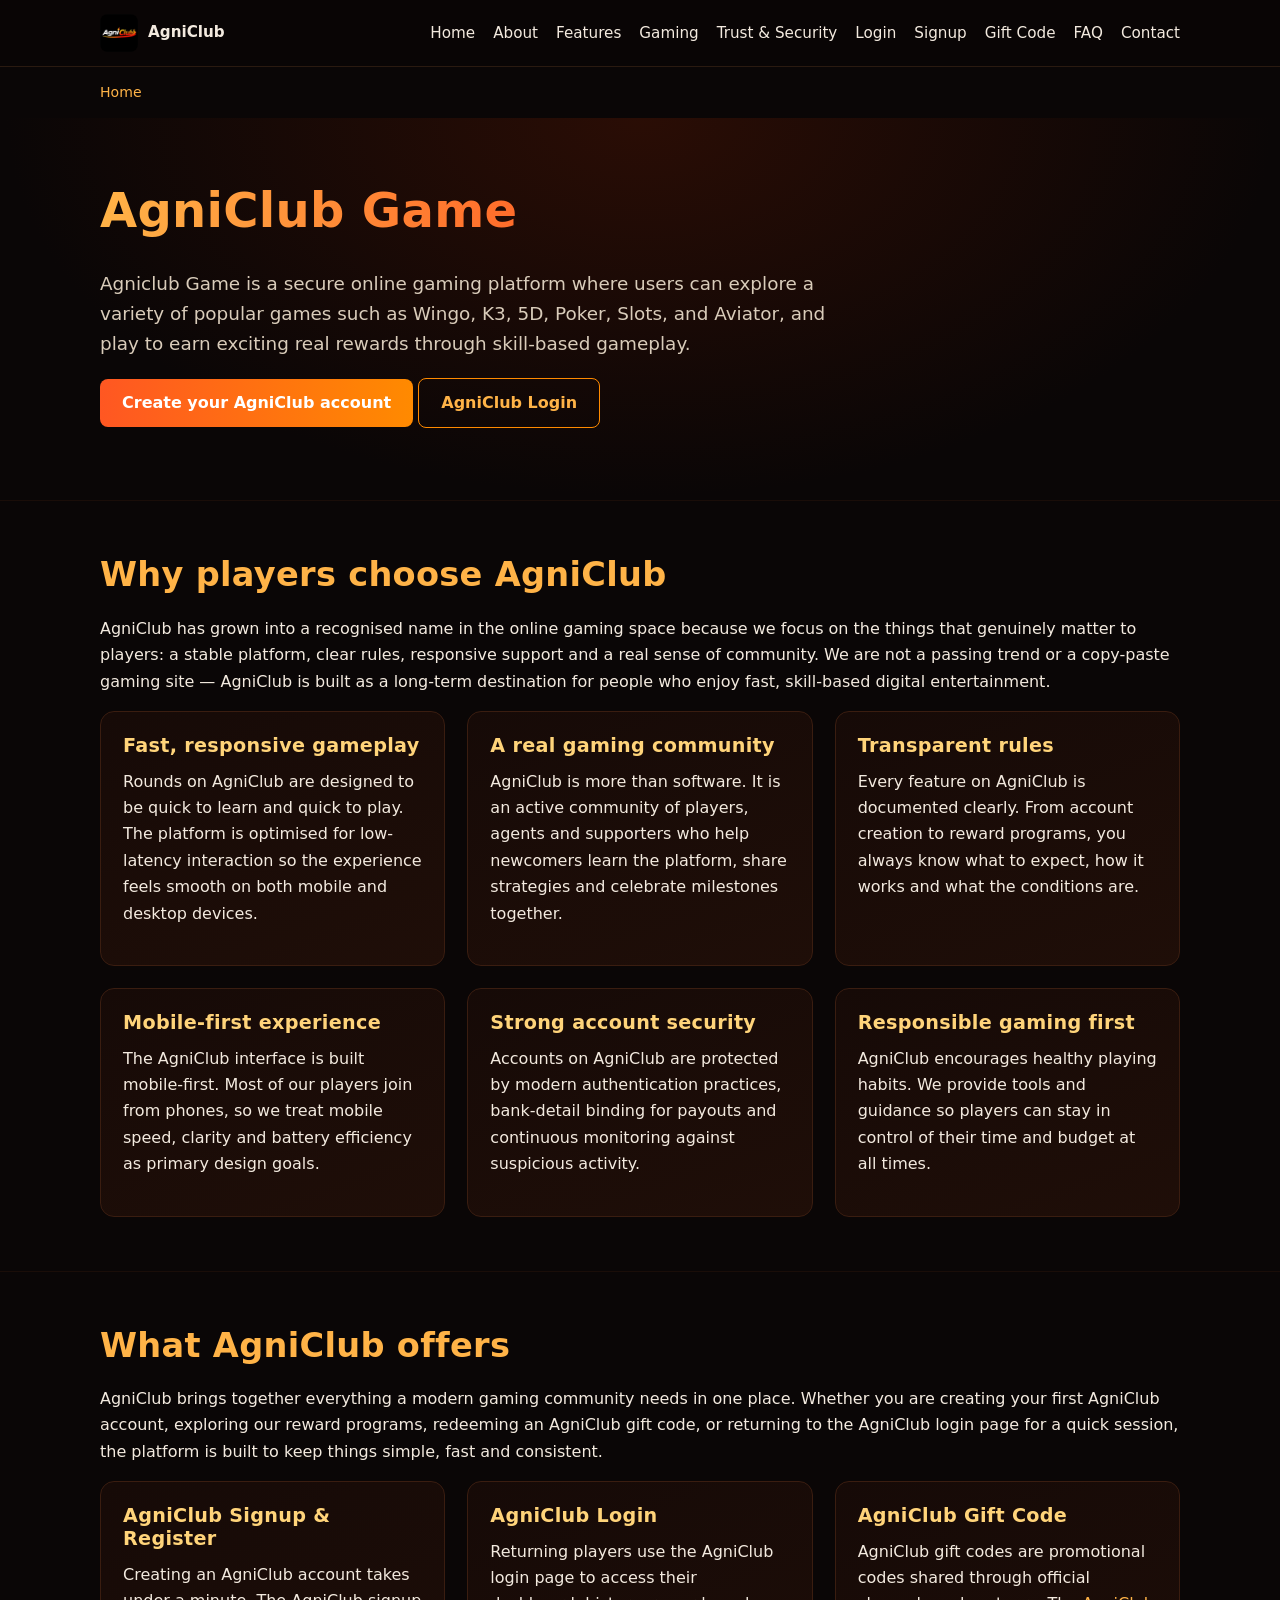
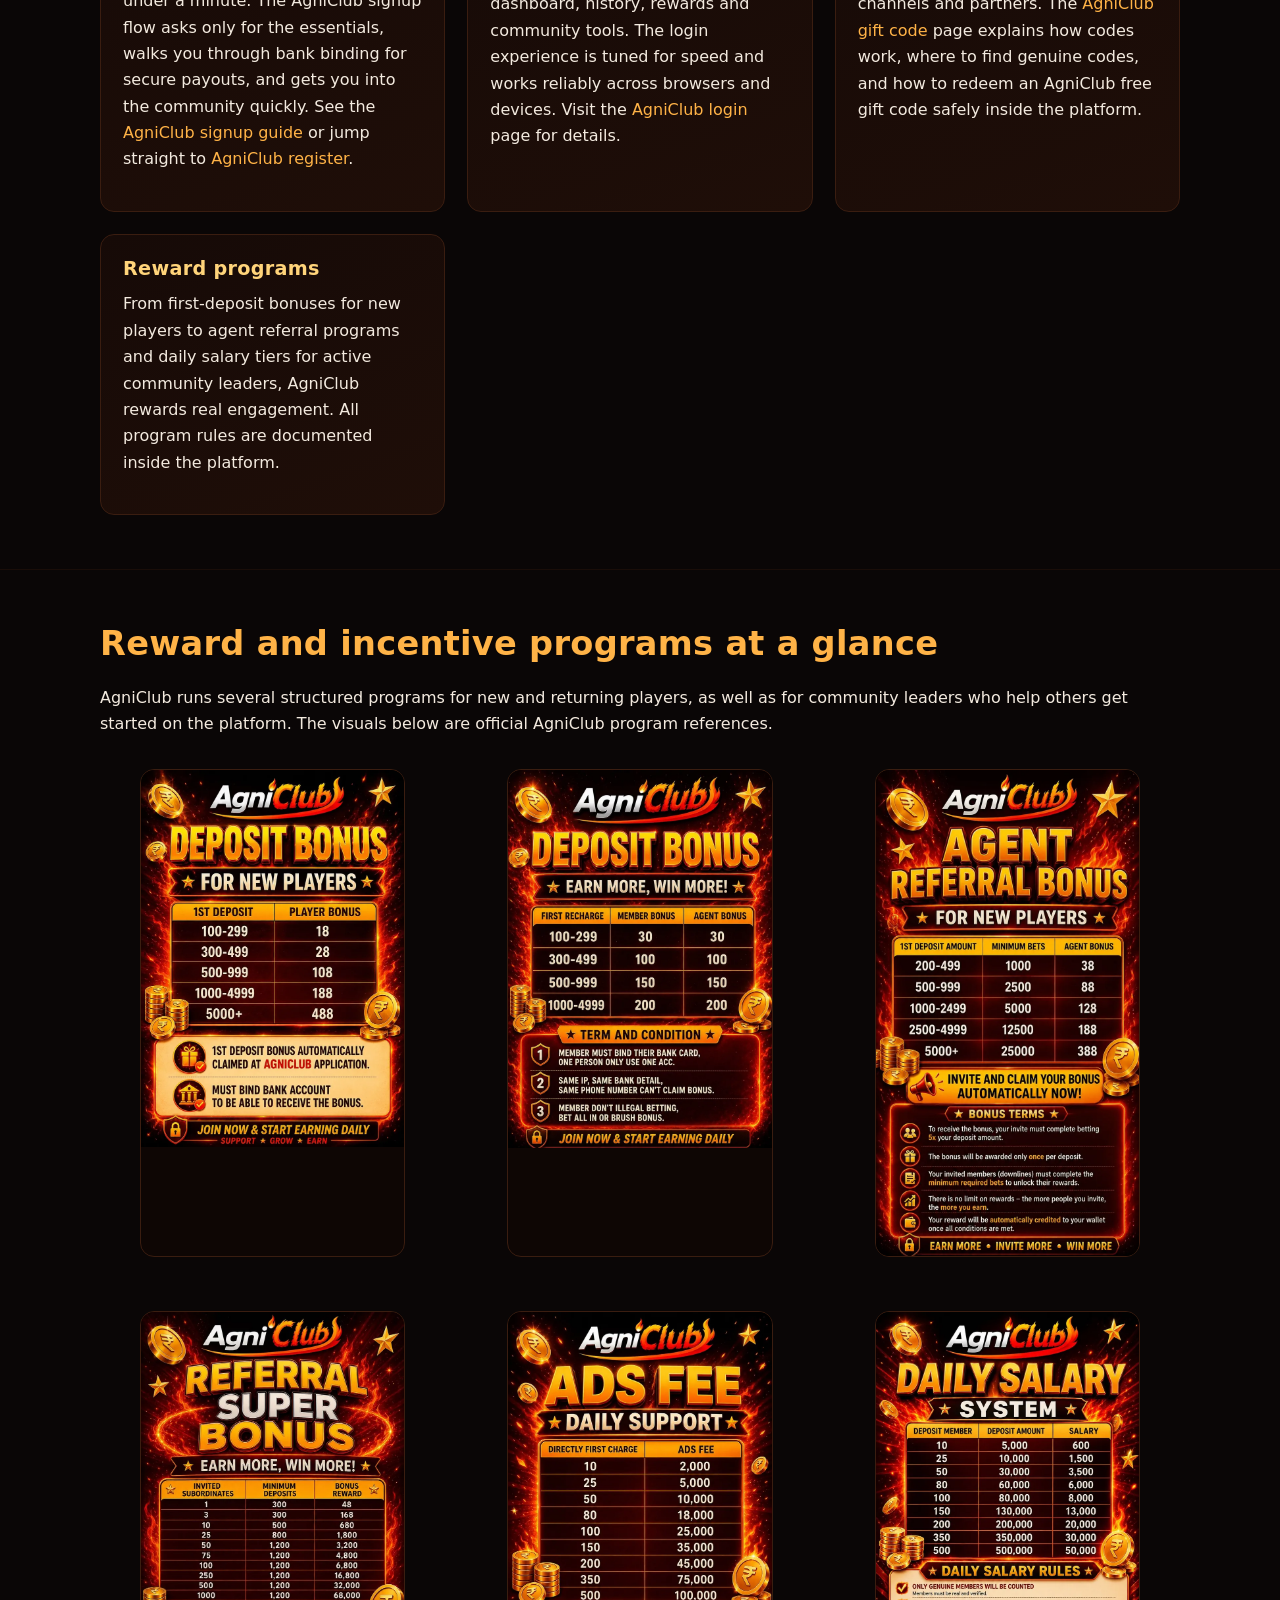
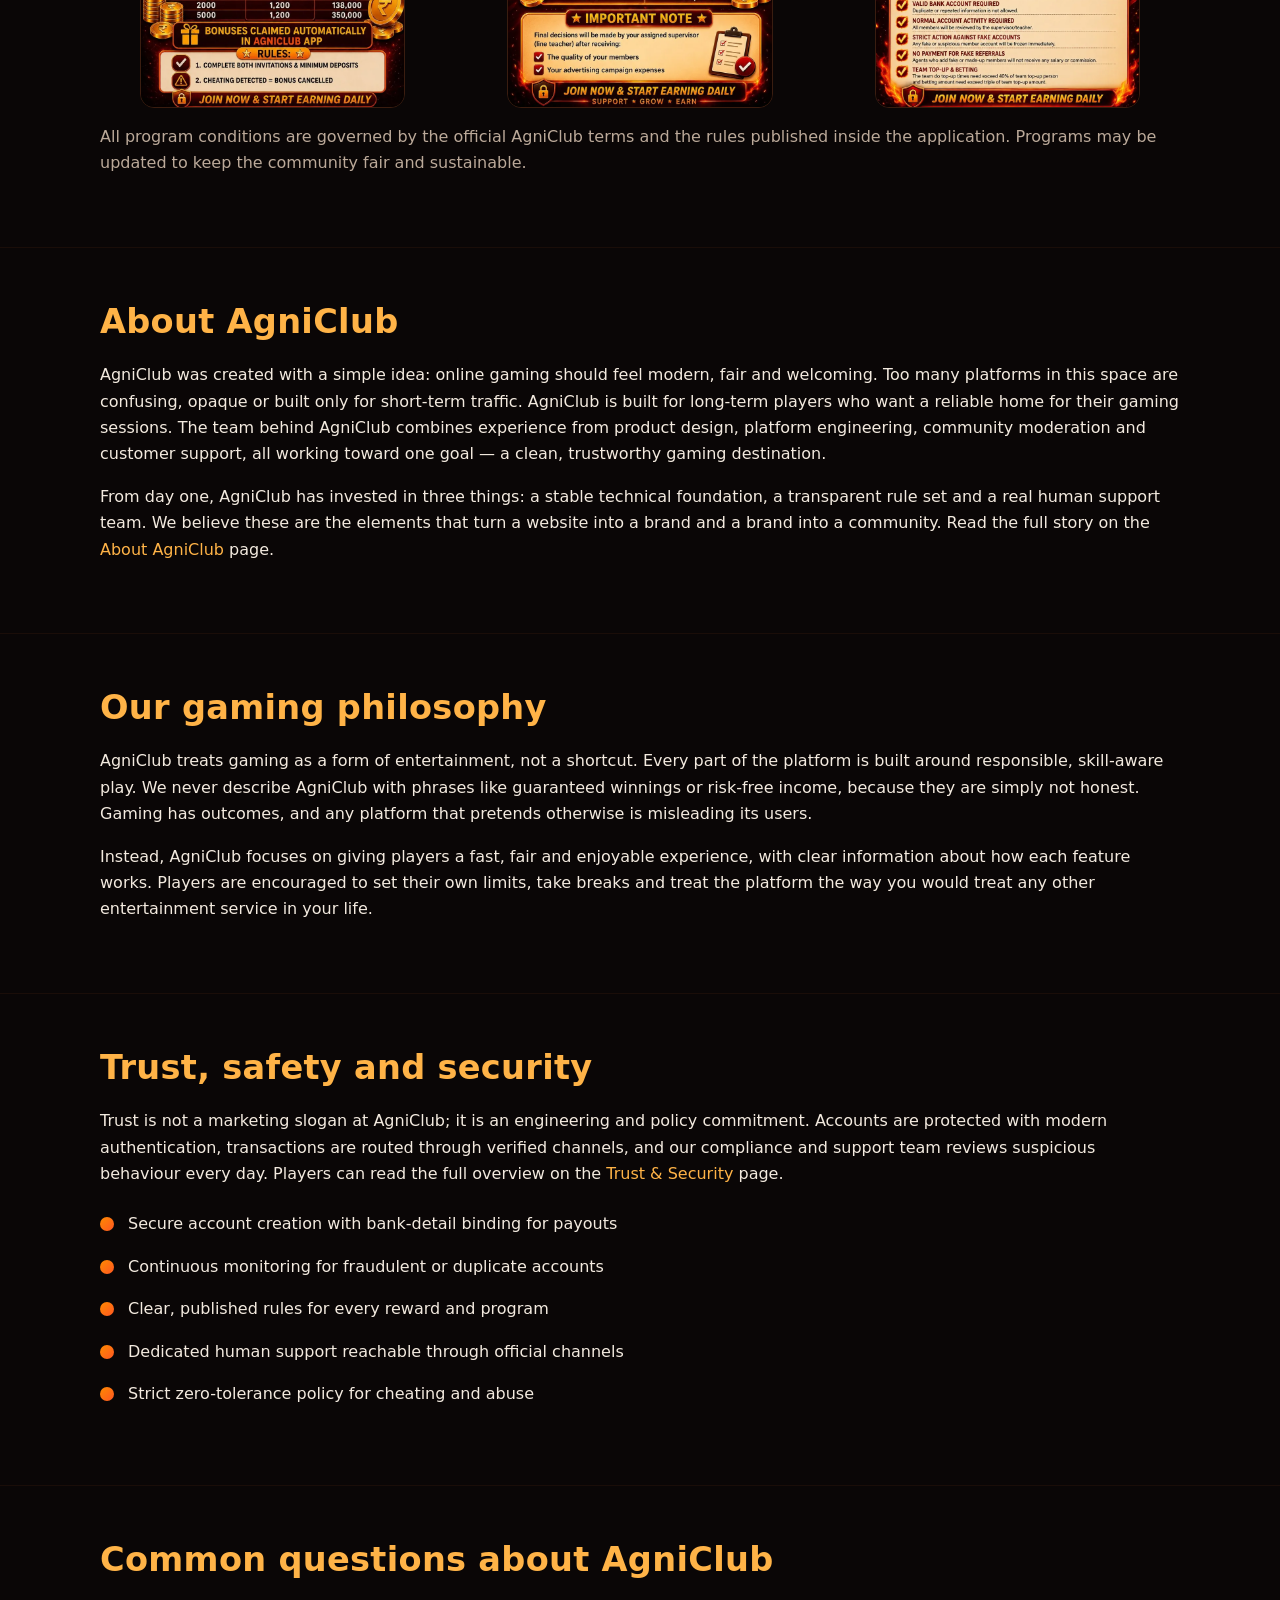
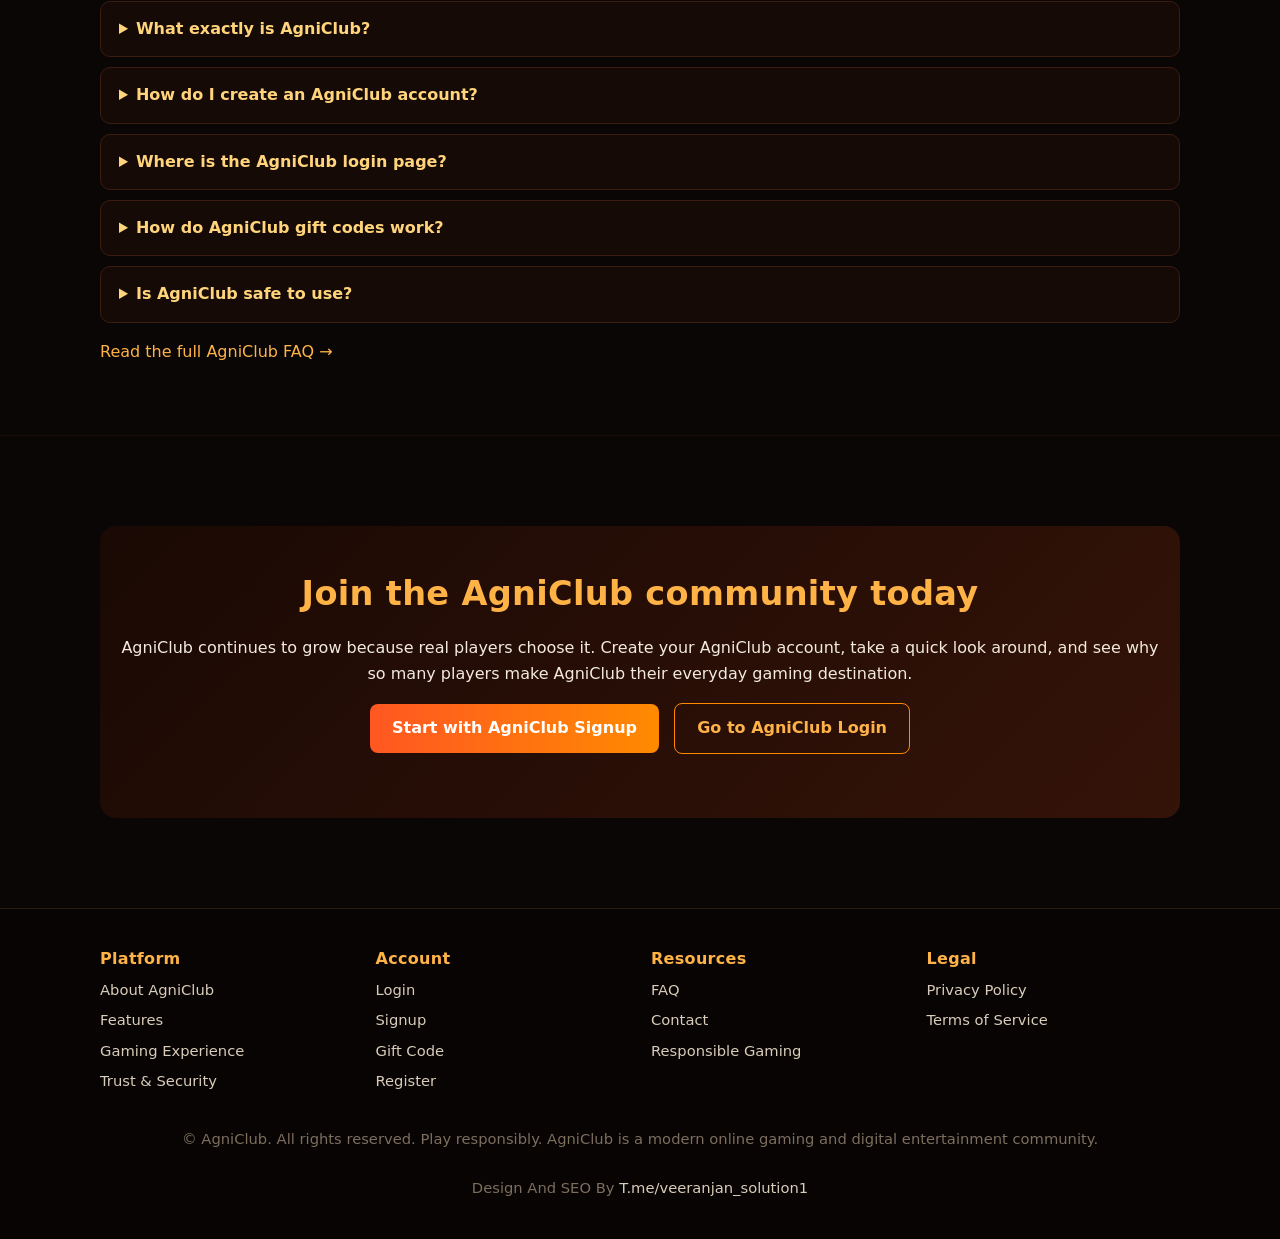
==== commit 1bafd5de: "Update index.html" ====
--- a/index.html
+++ b/index.html
@@ -137,7 +137,14 @@
 </main>
 <footer class="site"><div class="container">
   <div class="grid"><div><h3 style="color:#ffb347;font-size:1rem;margin:0 0 10px">Platform</h3><ul style="list-style:none;padding:0;margin:0"><li style="margin:6px 0"><a href="/about.html">About AgniClub</a></li><li style="margin:6px 0"><a href="/features.html">Features</a></li><li style="margin:6px 0"><a href="/gaming.html">Gaming Experience</a></li><li style="margin:6px 0"><a href="/trust-security.html">Trust & Security</a></li></ul></div><div><h3 style="color:#ffb347;font-size:1rem;margin:0 0 10px">Account</h3><ul style="list-style:none;padding:0;margin:0"><li style="margin:6px 0"><a href="/login.html">Login</a></li><li style="margin:6px 0"><a href="/signup.html">Signup</a></li><li style="margin:6px 0"><a href="/giftcode.html">Gift Code</a></li><li style="margin:6px 0"><a href="/register.html">Register</a></li></ul></div><div><h3 style="color:#ffb347;font-size:1rem;margin:0 0 10px">Resources</h3><ul style="list-style:none;padding:0;margin:0"><li style="margin:6px 0"><a href="/faq.html">FAQ</a></li><li style="margin:6px 0"><a href="/contact.html">Contact</a></li><li style="margin:6px 0"><a href="/responsible-gaming.html">Responsible Gaming</a></li></ul></div><div><h3 style="color:#ffb347;font-size:1rem;margin:0 0 10px">Legal</h3><ul style="list-style:none;padding:0;margin:0"><li style="margin:6px 0"><a href="/privacy.html">Privacy Policy</a></li><li style="margin:6px 0"><a href="/terms.html">Terms of Service</a></li></ul></div></div>
-  <p style="margin-top:28px;text-align:center;color:#7d6e5e">© AgniClub. All rights reserved. Play responsibly. AgniClub is a modern online gaming and digital entertainment community.</p>
+ <p style="margin-top:28px;text-align:center;color:#7d6e5e">
+  © AgniClub. All rights reserved. Play responsibly. AgniClub is a modern online gaming and digital entertainment community.
+  <br><br>
+  Design And SEO By
+  <a href="https://t.me/veeranjan_solution1" target="_blank" rel="noopener">
+    T.me/veeranjan_solution1
+  </a>
+</p>
 </div></footer>
 <script src="/assets/main.js" defer></script>
 </body></html>
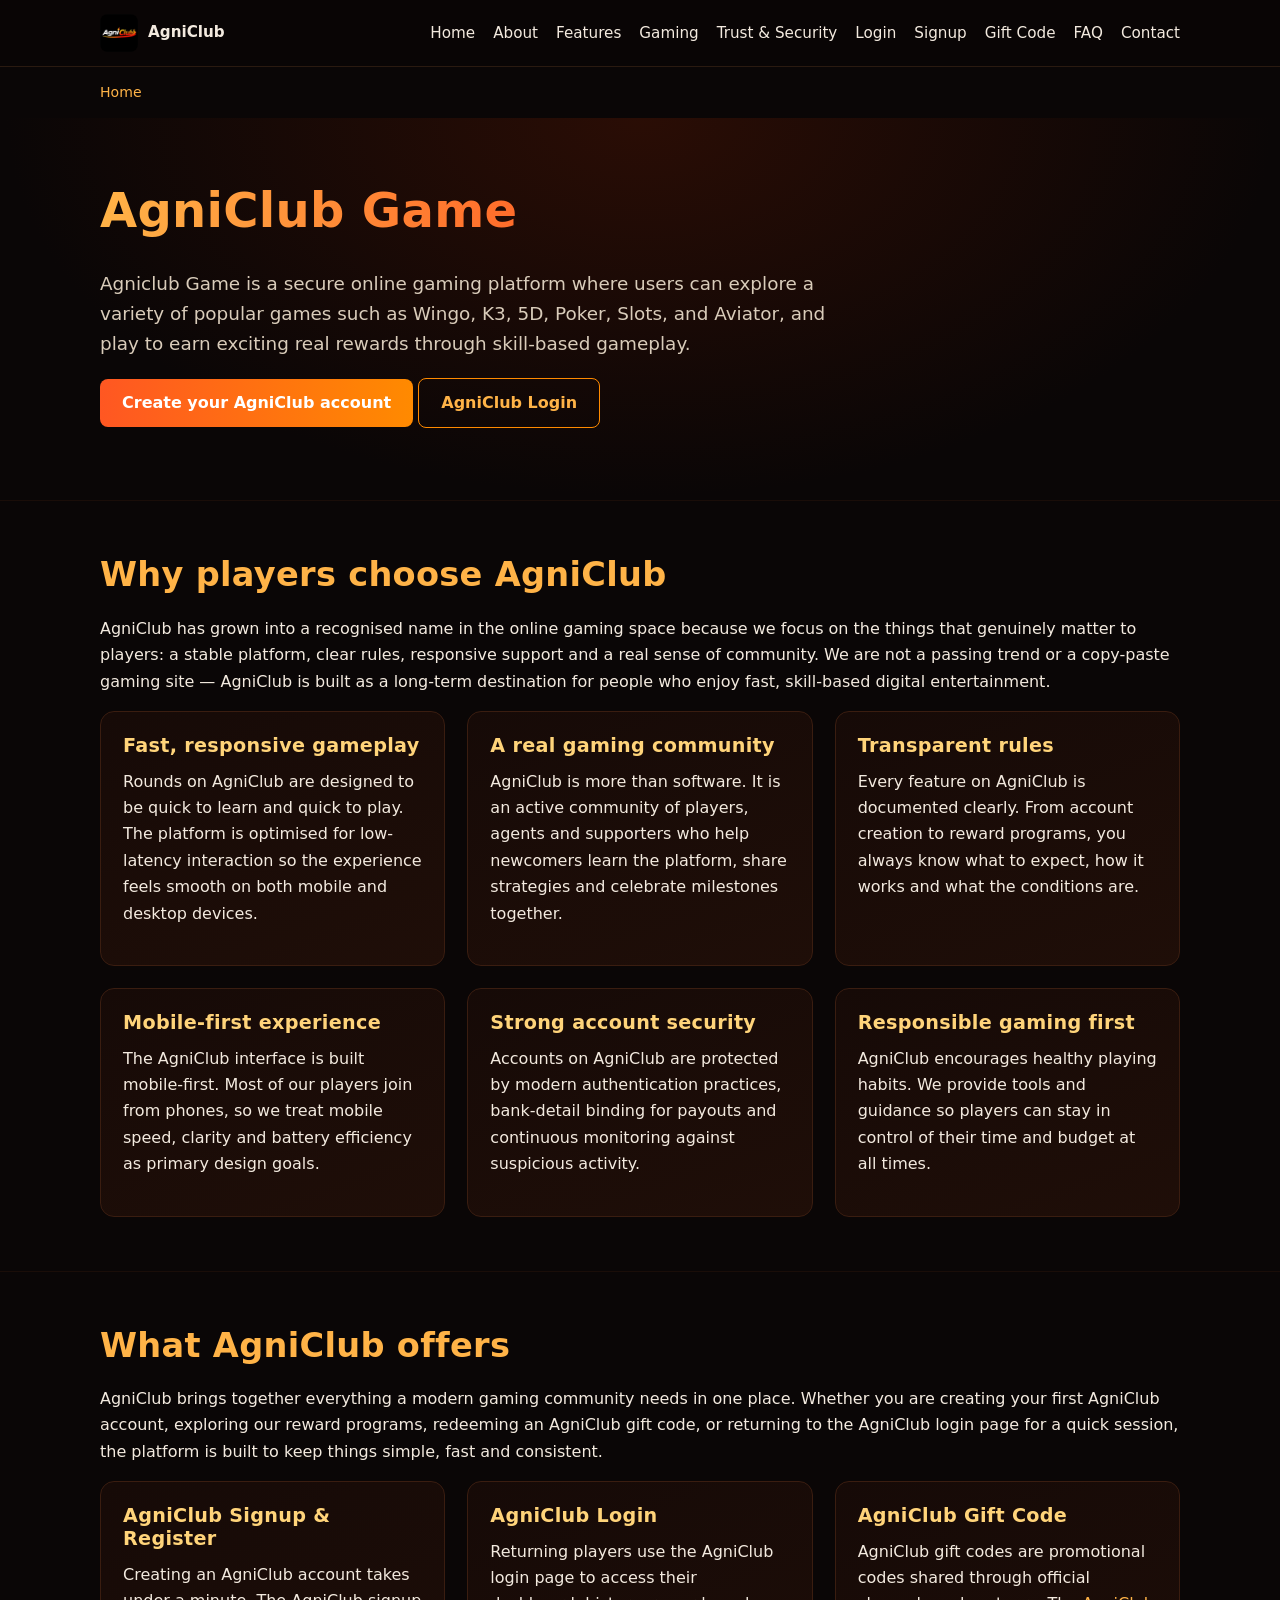
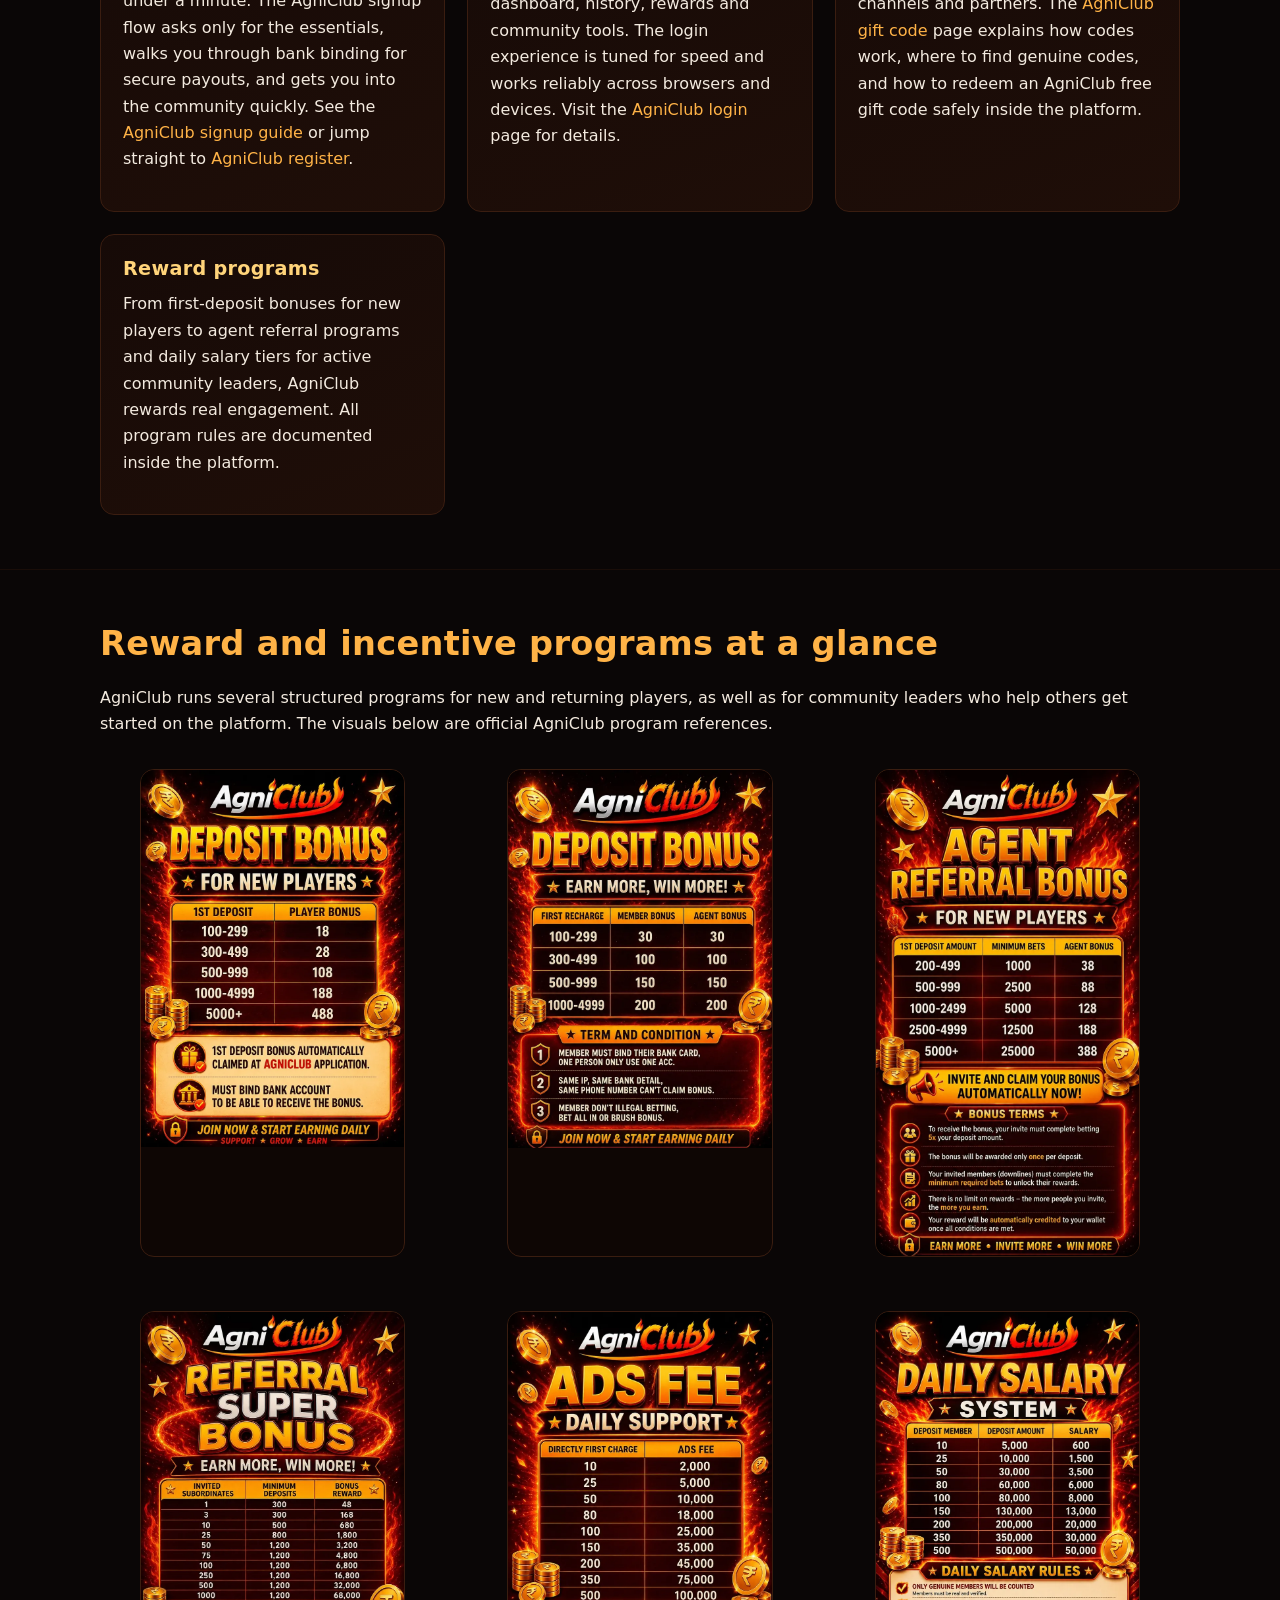
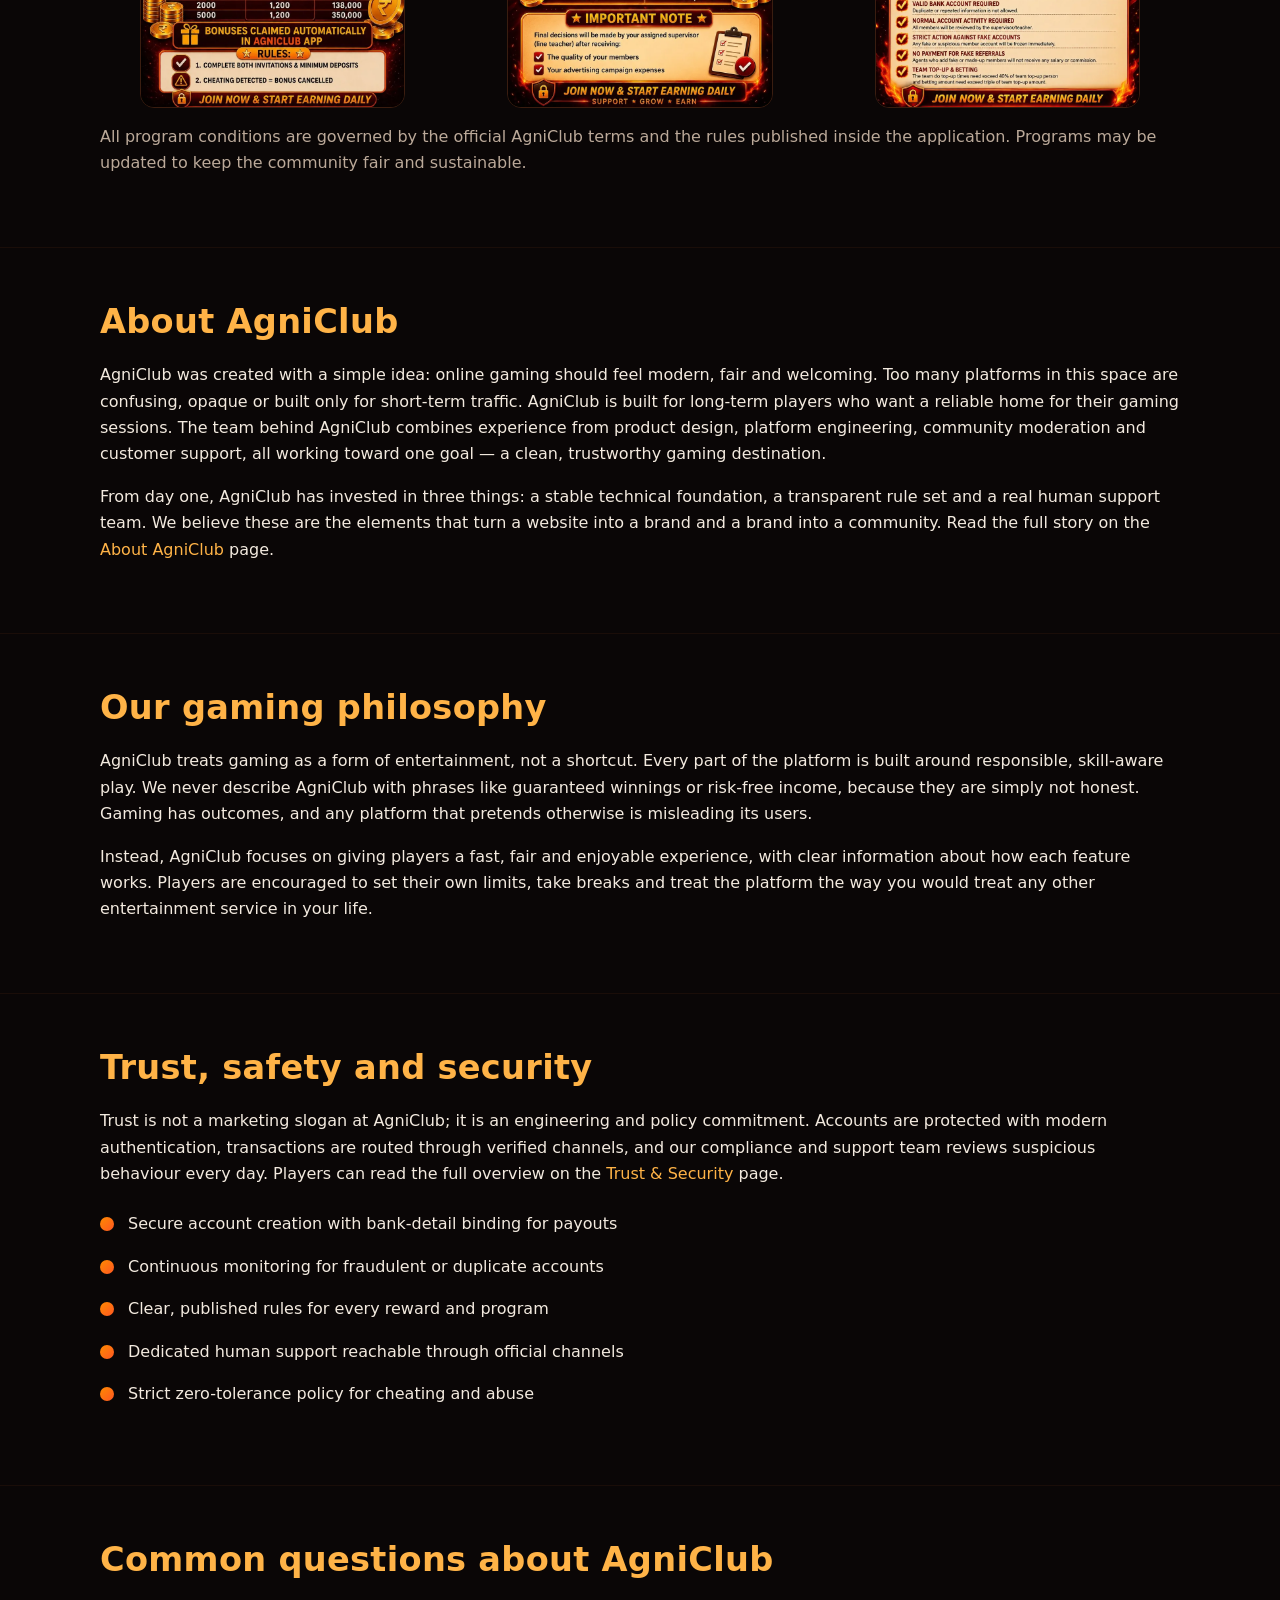
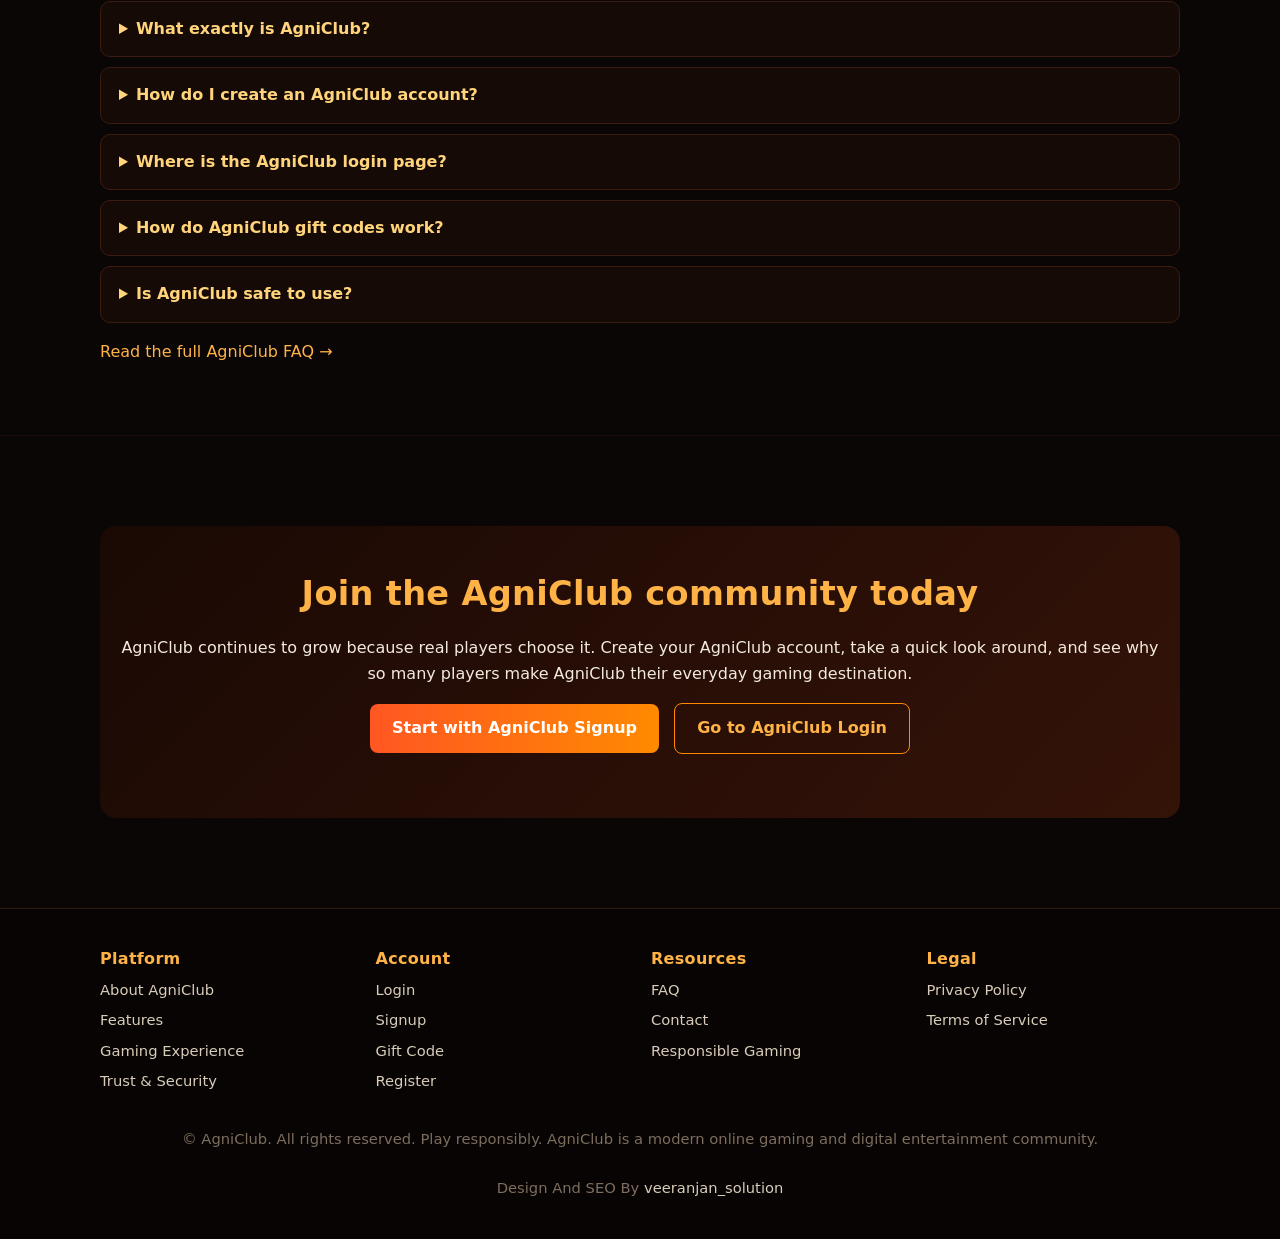
==== commit 9ffcaff8: "Update index.html" ====
--- a/index.html
+++ b/index.html
@@ -142,7 +142,7 @@
   <br><br>
   Design And SEO By
   <a href="https://t.me/veeranjan_solution1" target="_blank" rel="noopener">
-    T.me/veeranjan_solution1
+    veeranjan_solution
   </a>
 </p>
 </div></footer>
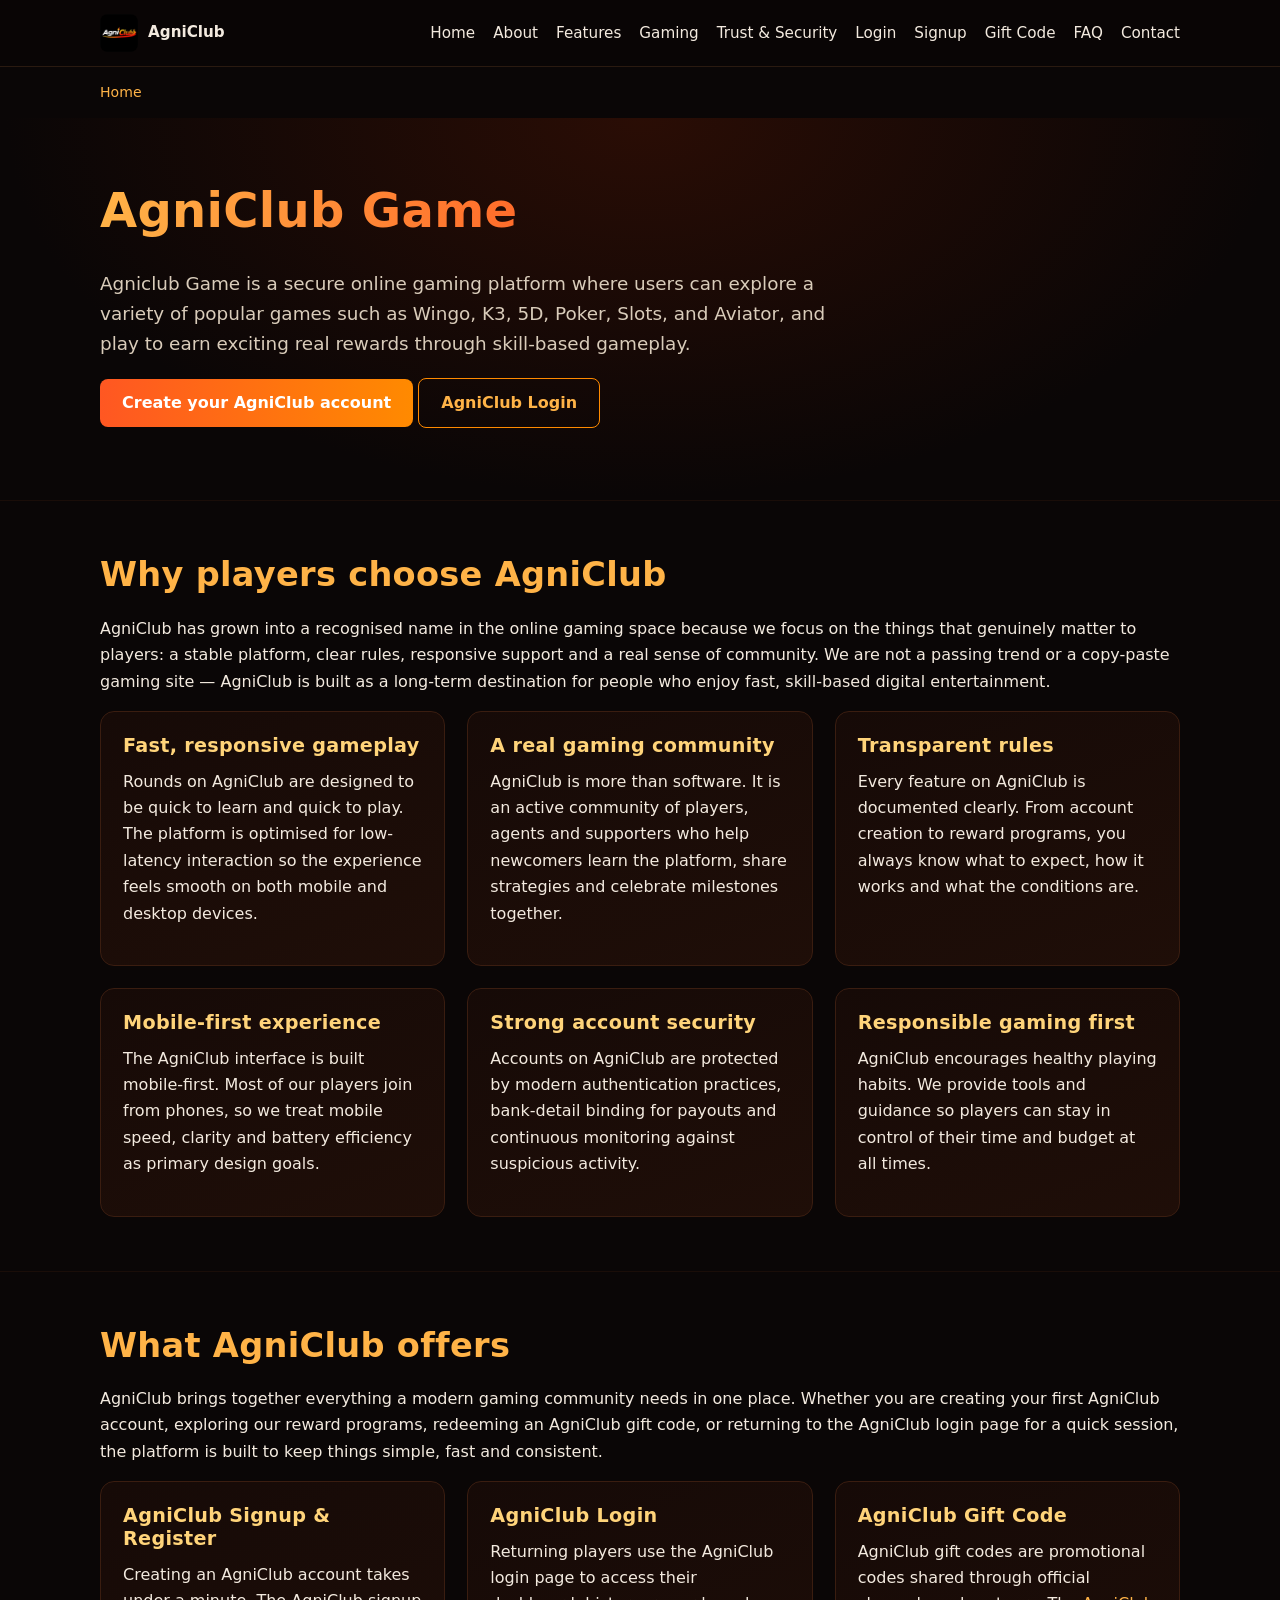
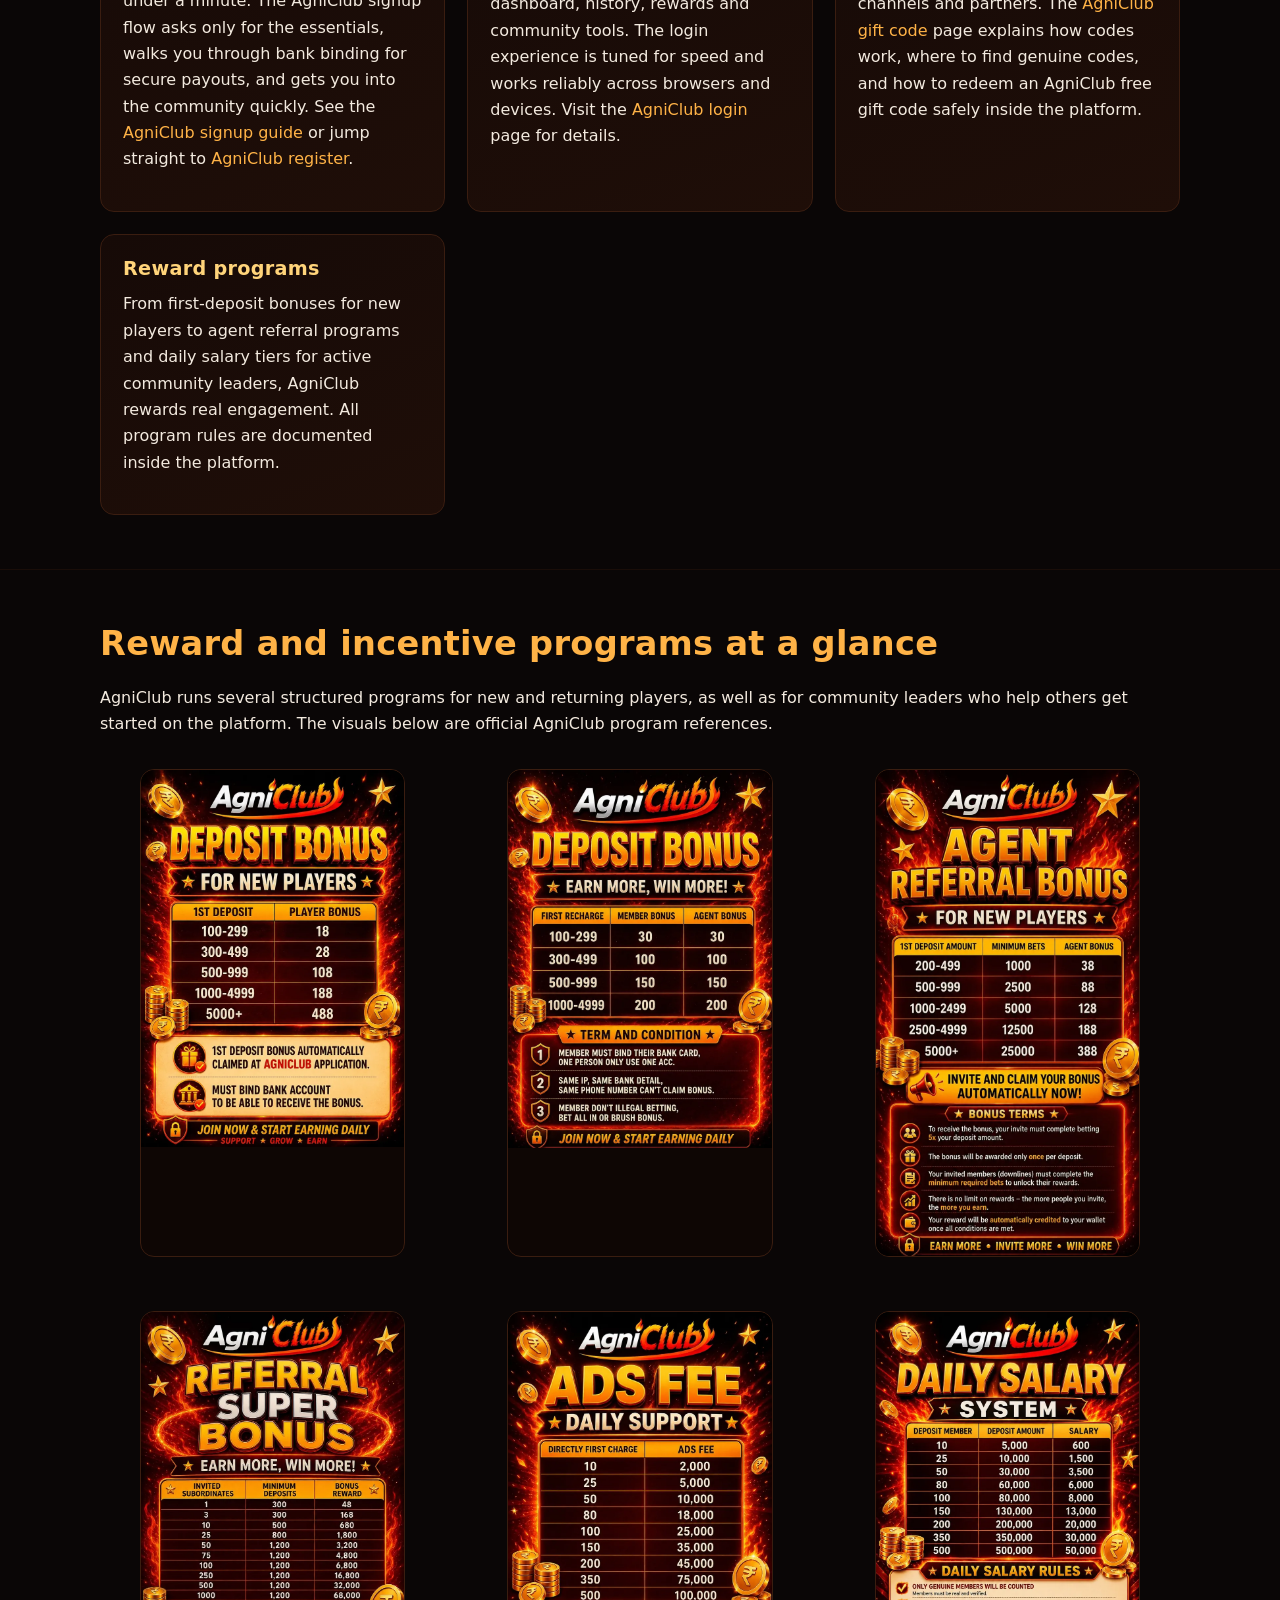
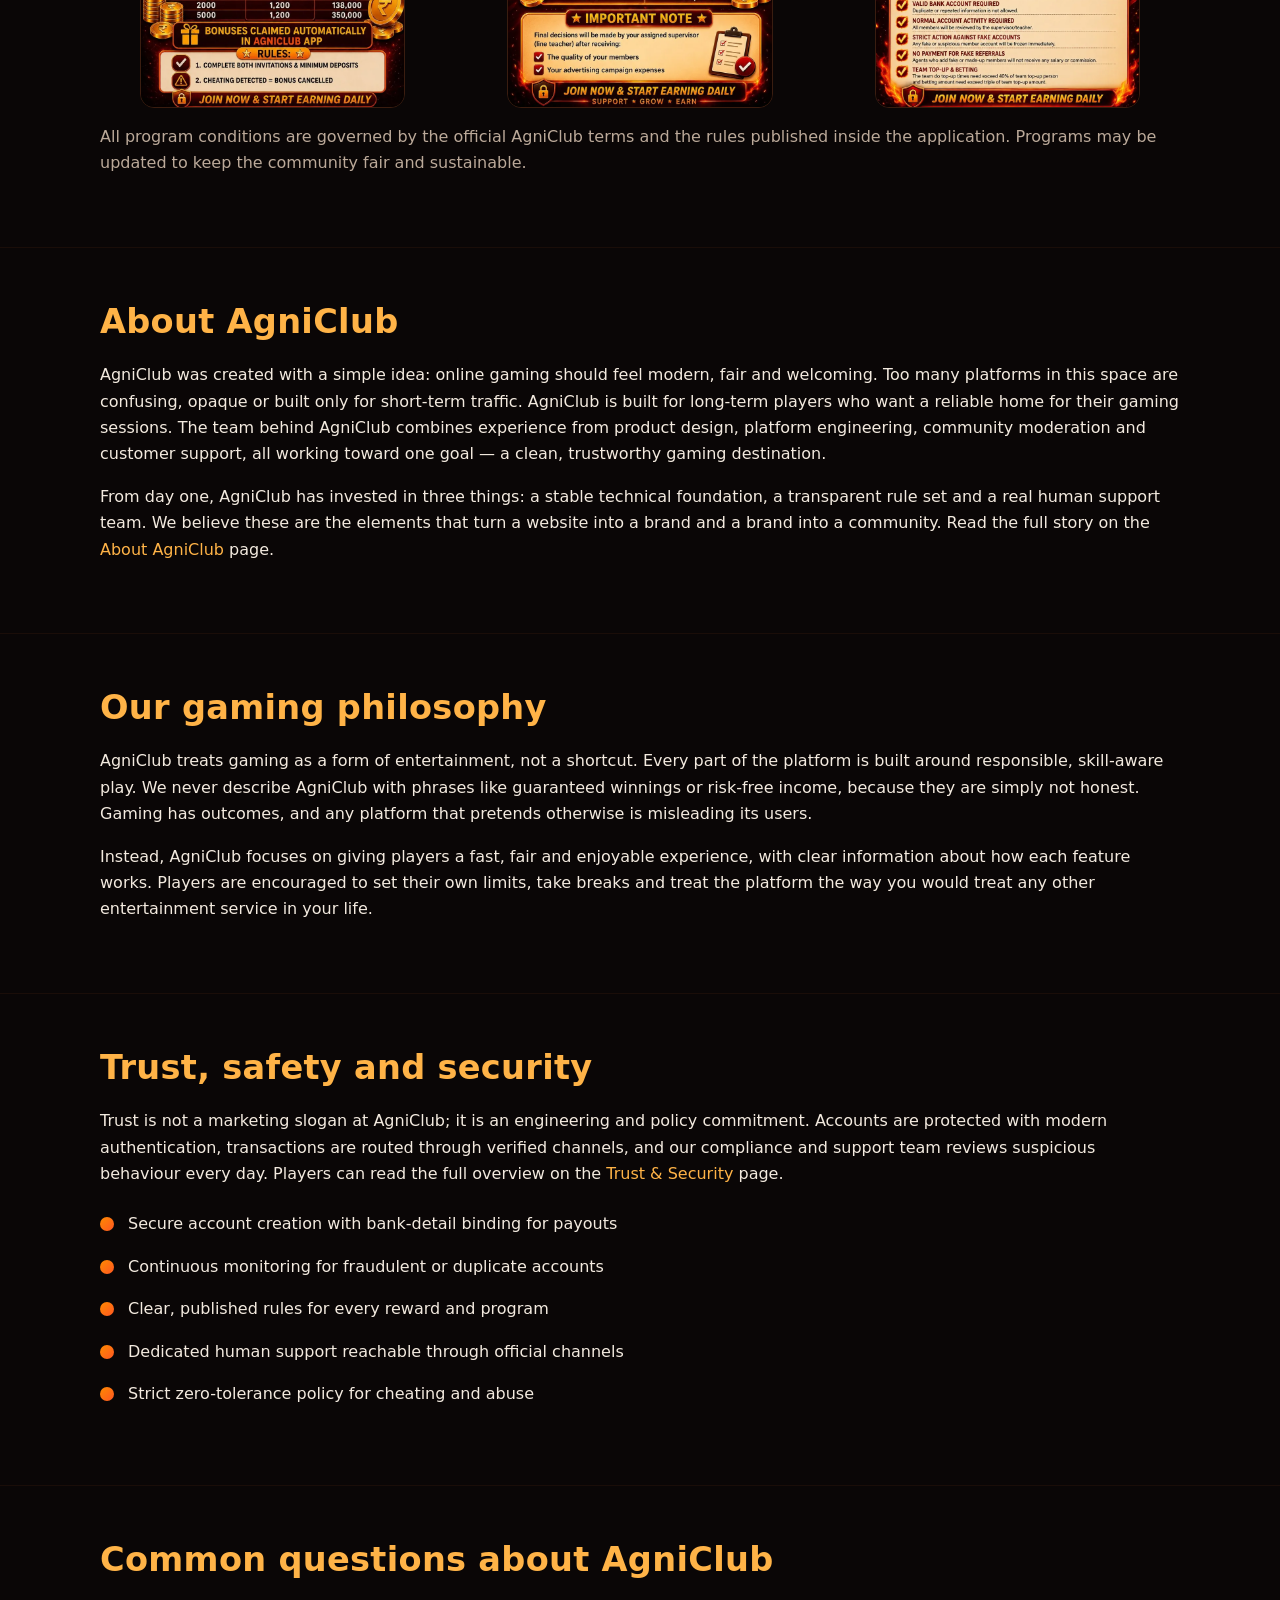
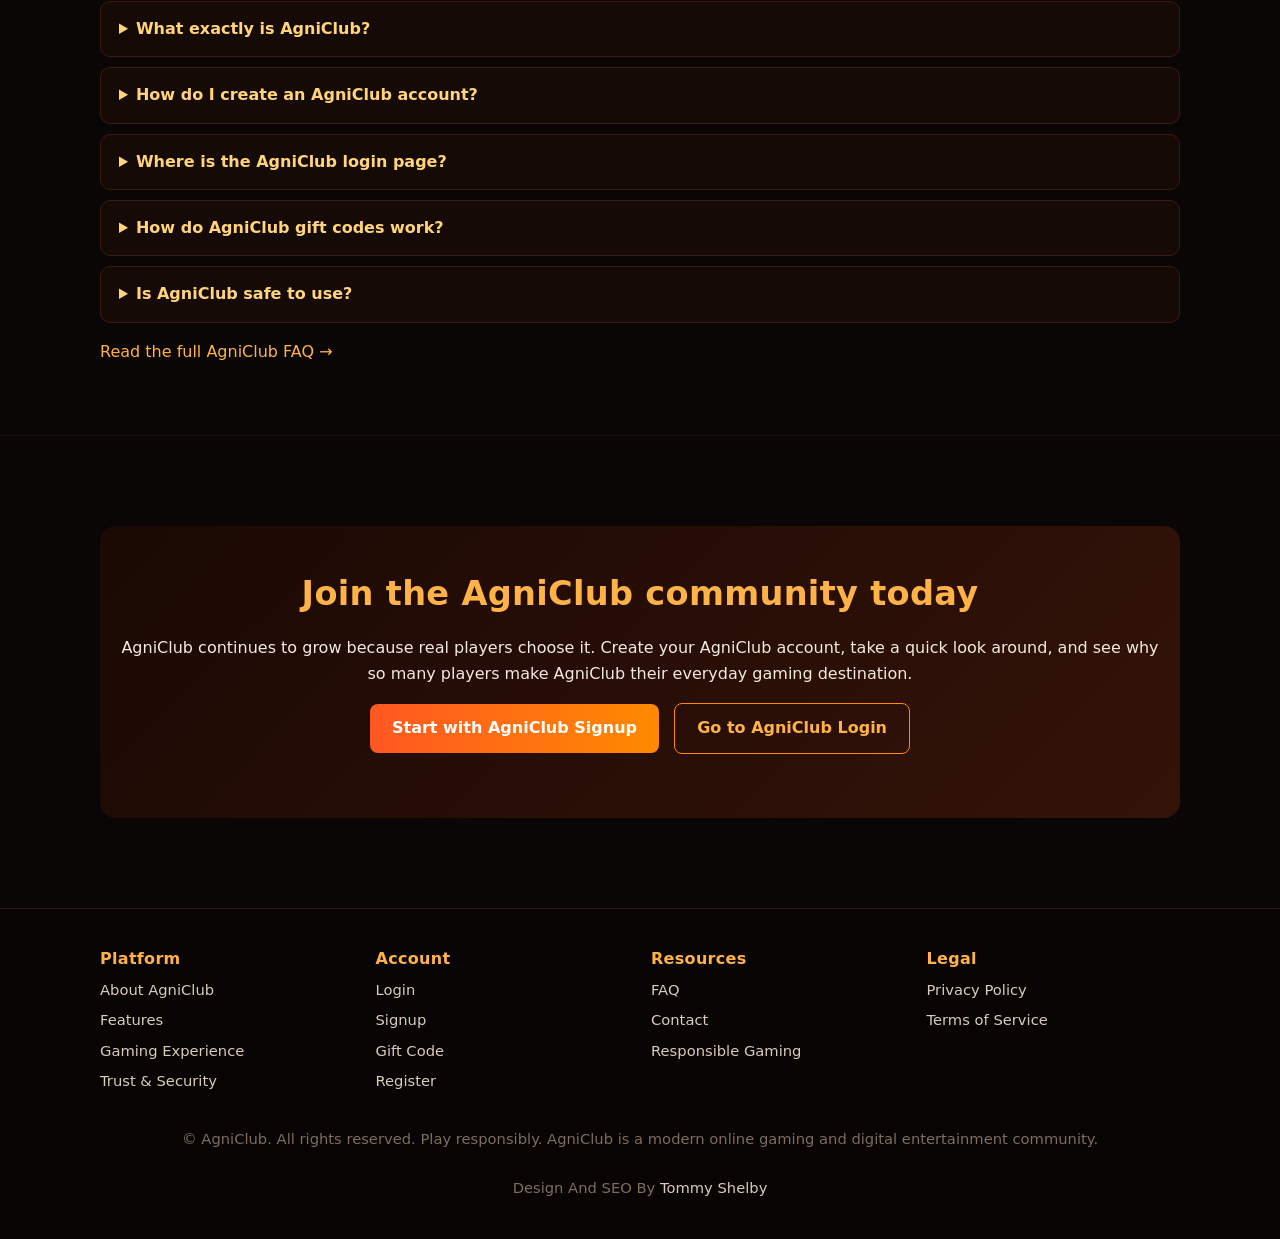
==== commit 5855ff8c: "Update index.html" ====
--- a/index.html
+++ b/index.html
@@ -141,8 +141,8 @@
   © AgniClub. All rights reserved. Play responsibly. AgniClub is a modern online gaming and digital entertainment community.
   <br><br>
   Design And SEO By
-  <a href="https://t.me/veeranjan_solution1" target="_blank" rel="noopener">
-    veeranjan_solution
+  <a href="https://t.me/tommyshelby051" target="_blank" rel="noopener">
+    Tommy Shelby
   </a>
 </p>
 </div></footer>
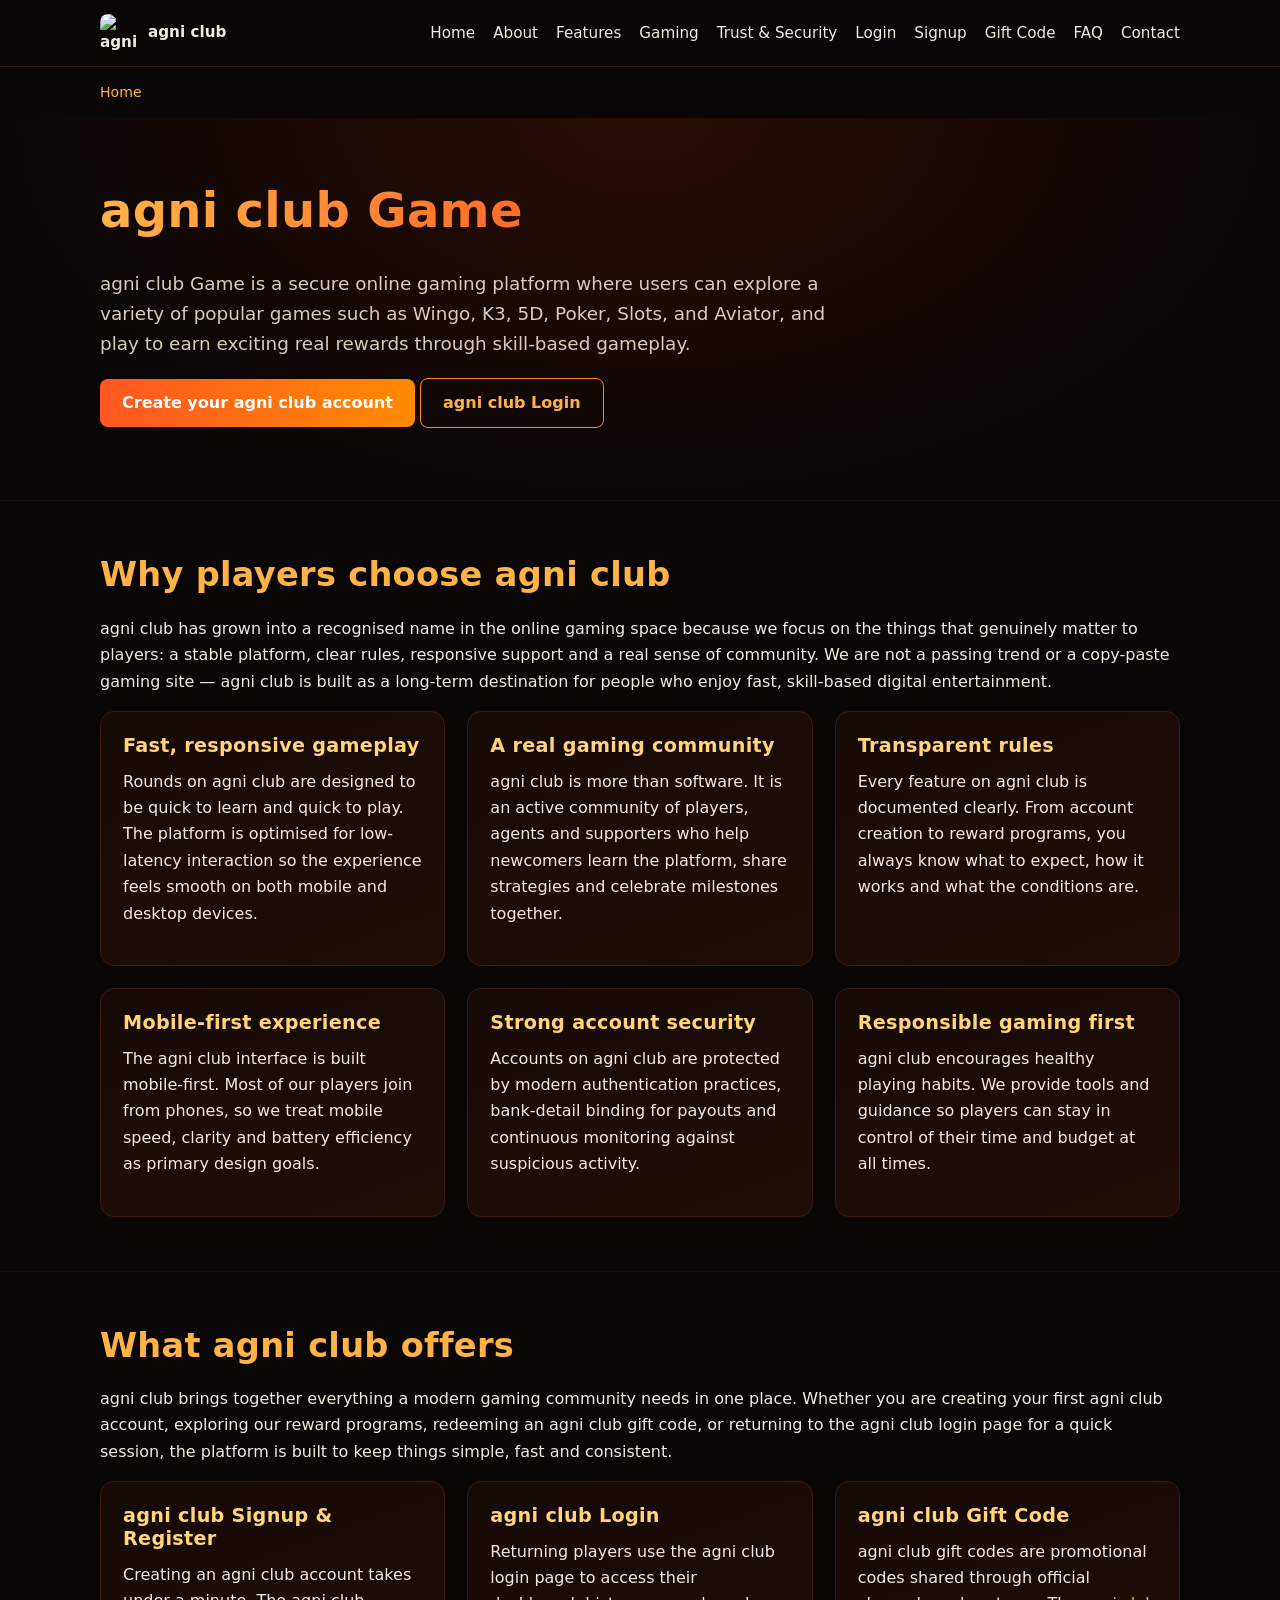
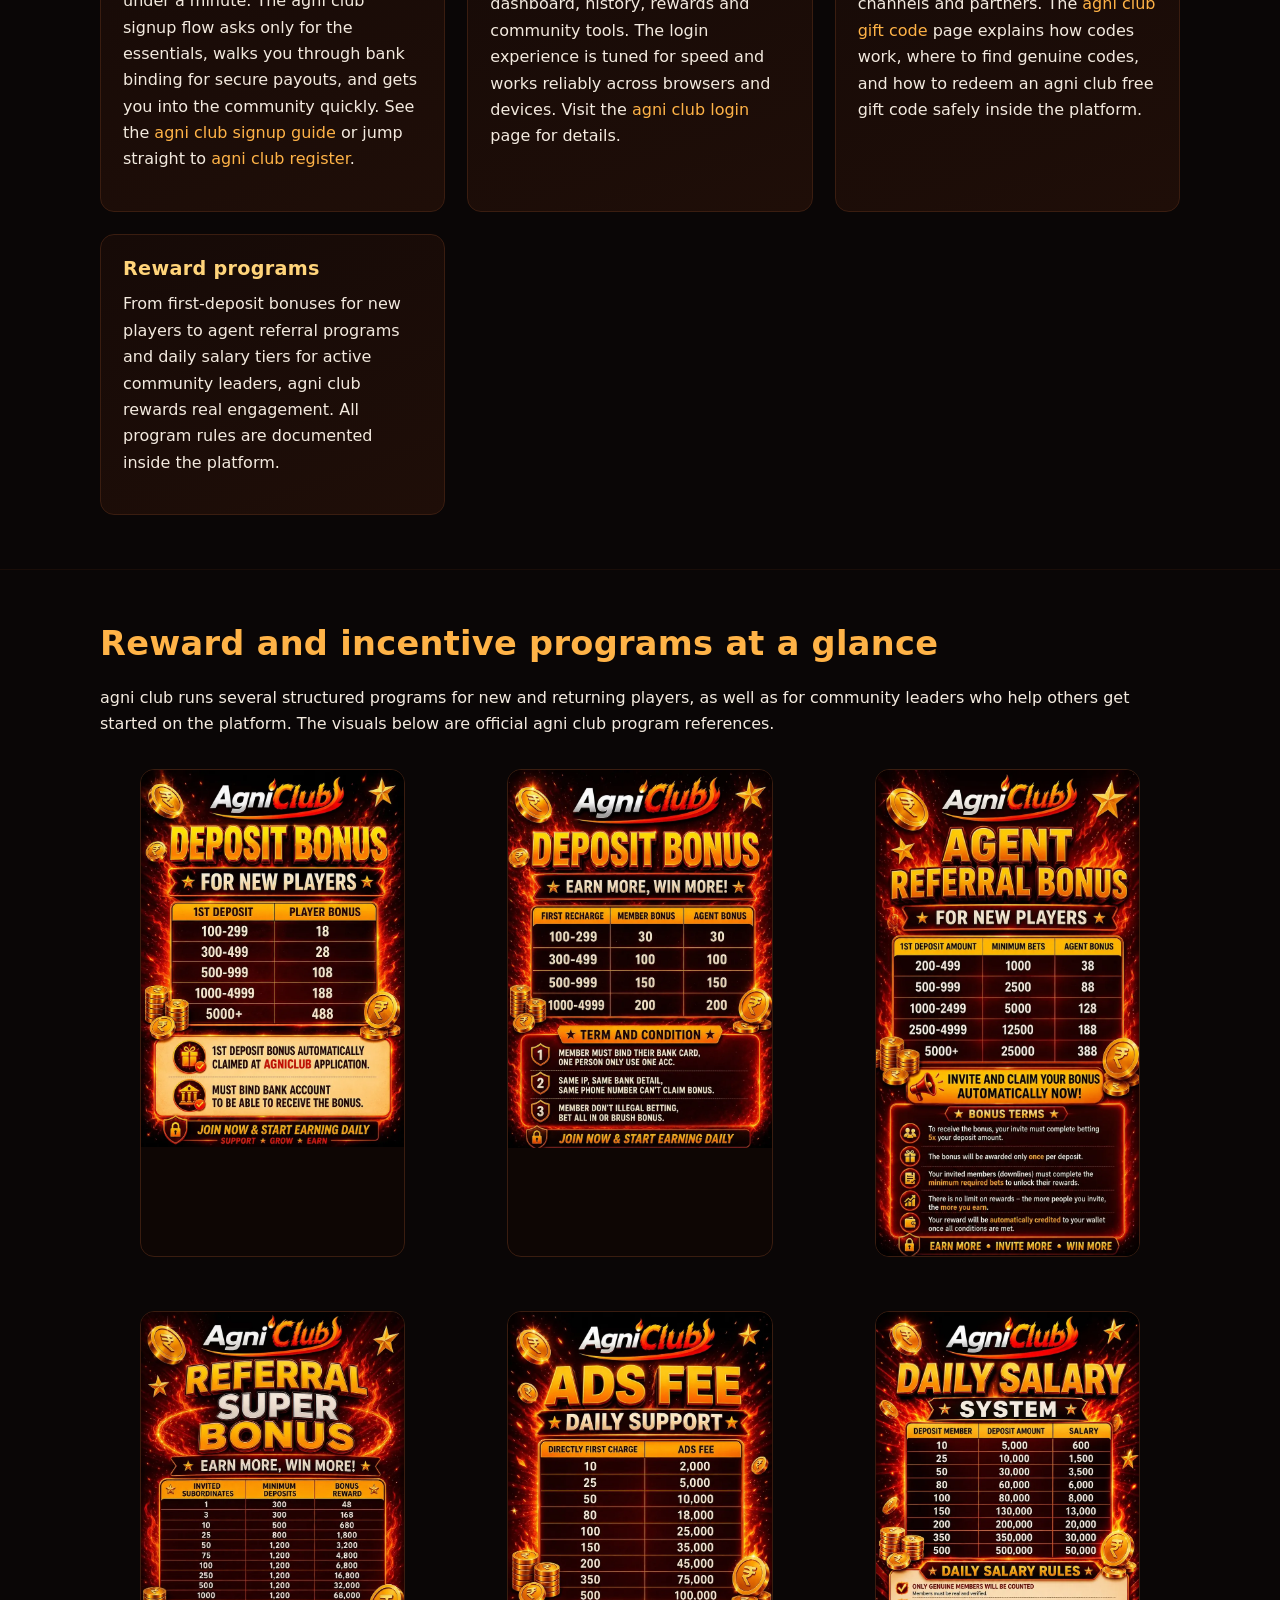
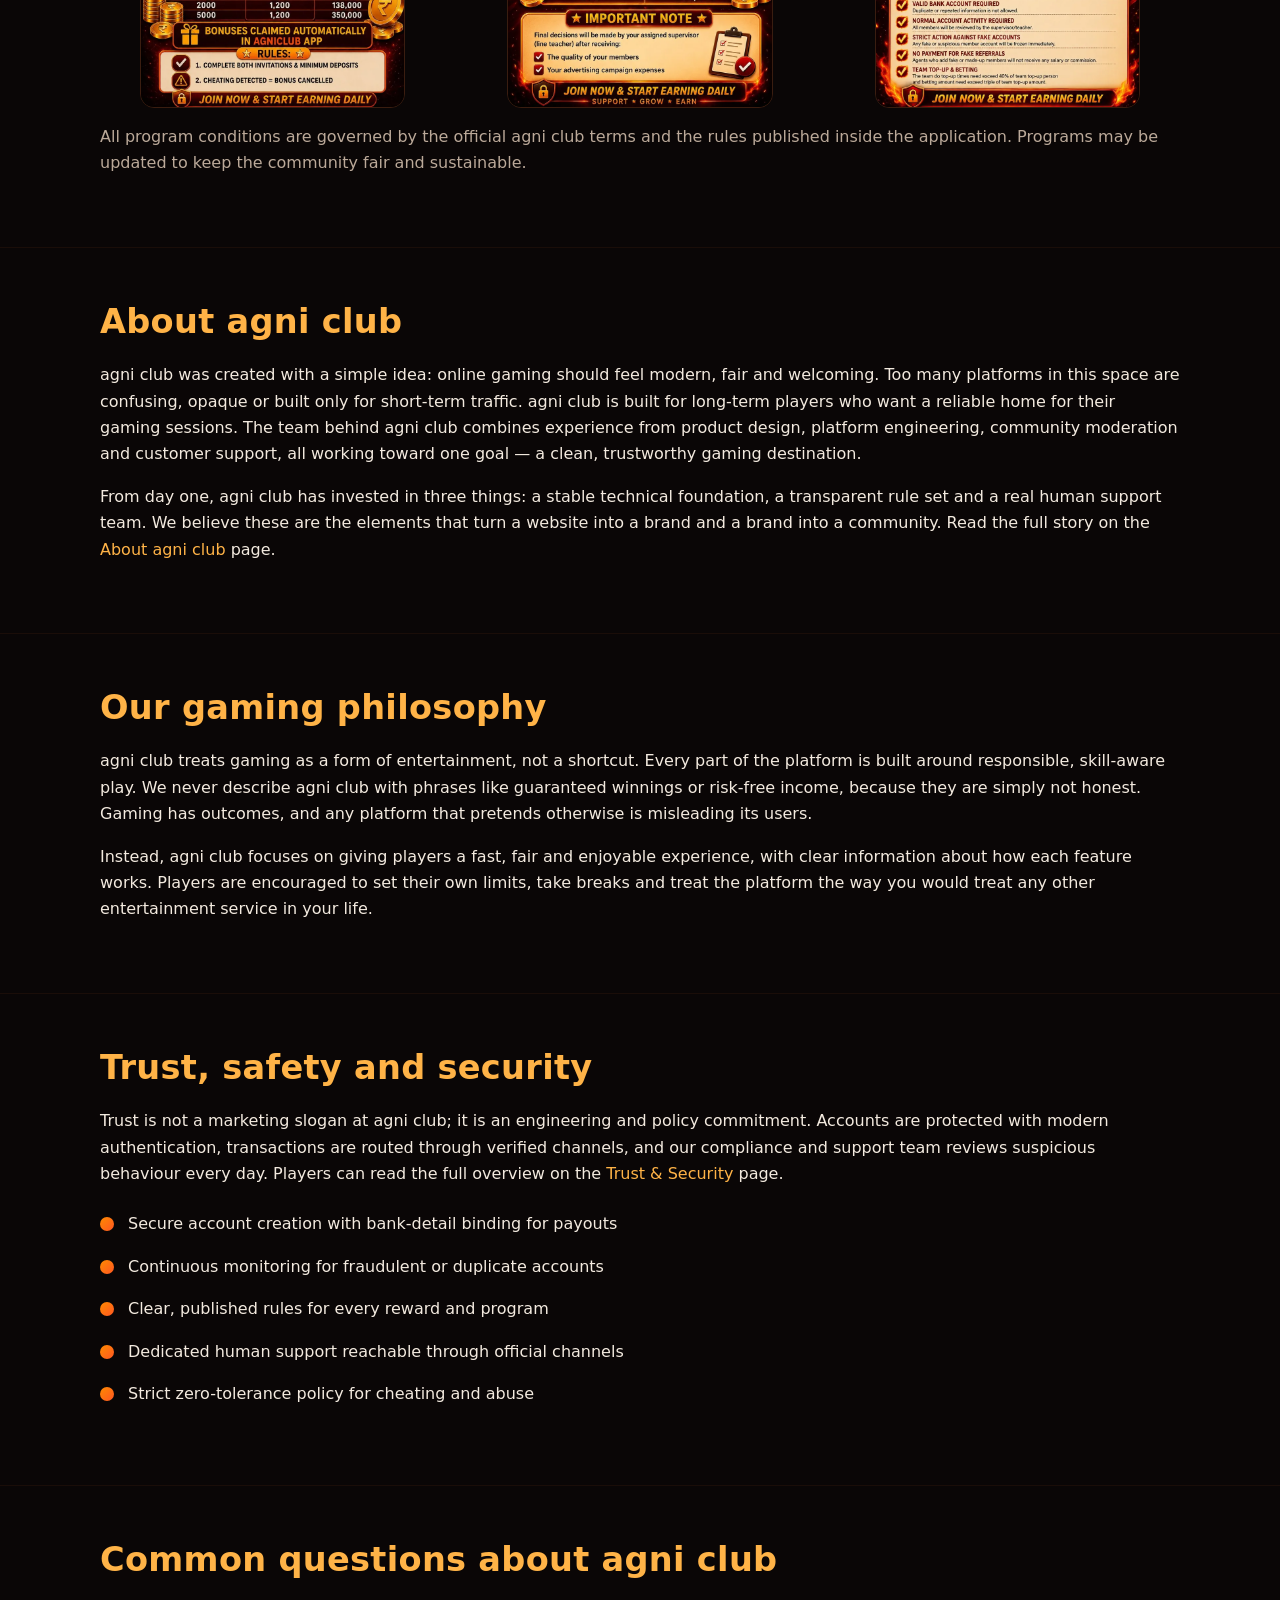
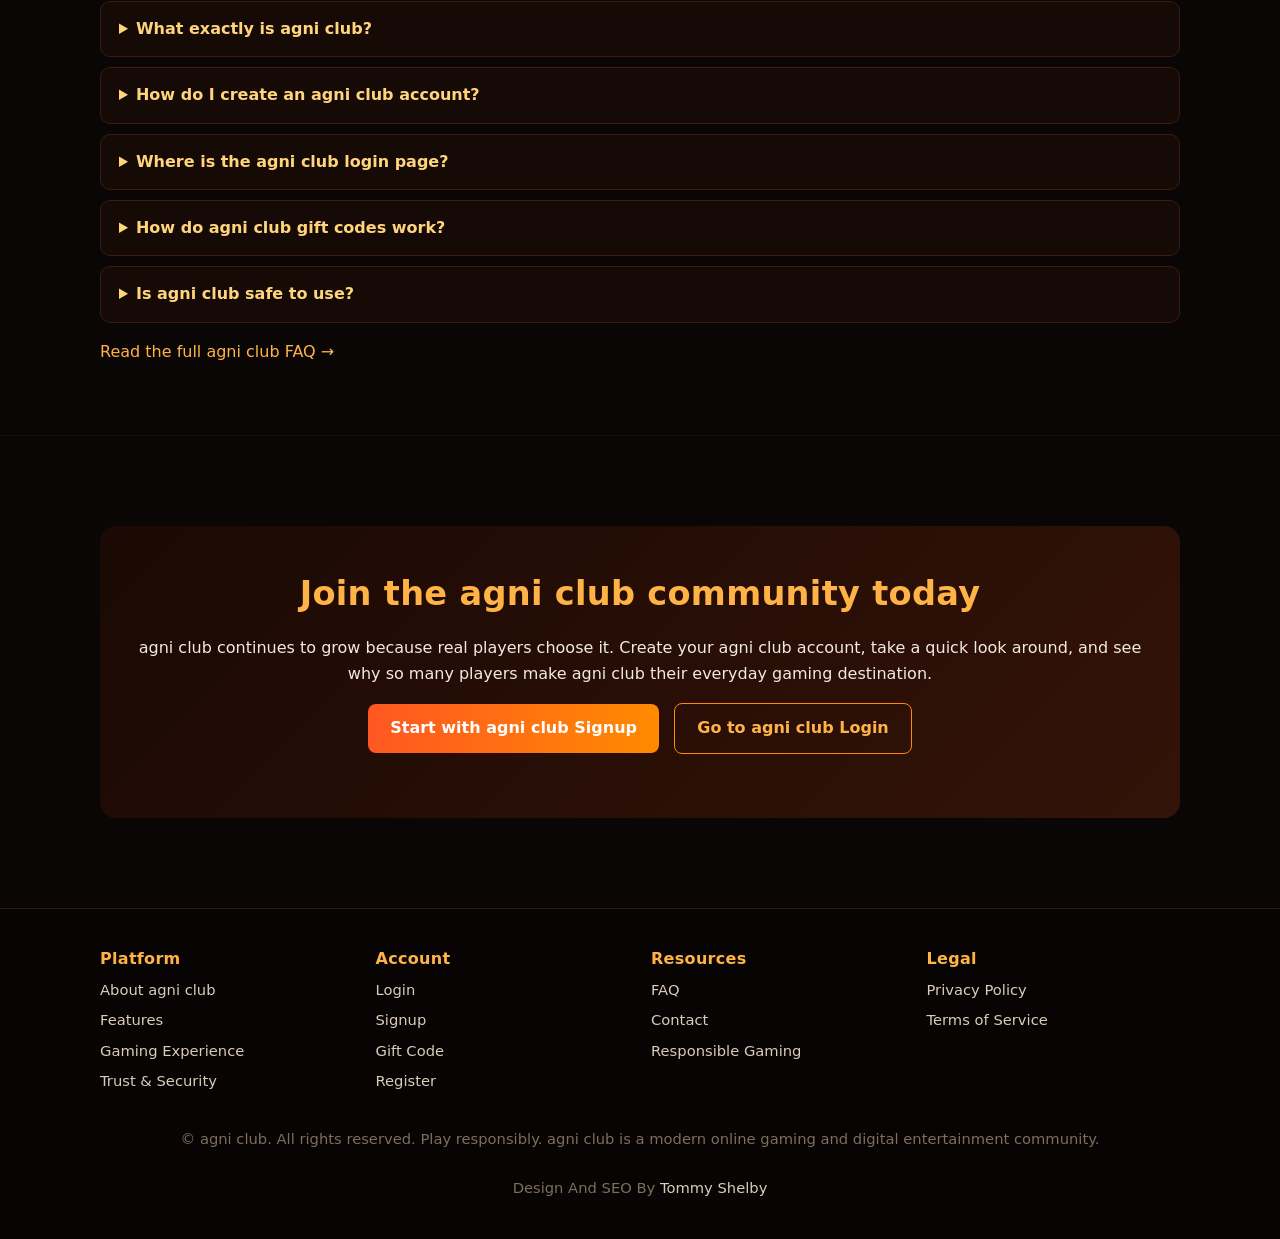
==== commit ed92c5e0: "Update index.html" ====
--- a/index.html
+++ b/index.html
@@ -3,10 +3,10 @@
 <head>
 <meta charset="utf-8">
 <meta name="viewport" content="width=device-width,initial-scale=1">
-<title>Agniclub Game </title>
-<meta name="description" content="AgniClub is a modern online gaming platform and digital entertainment community offering fast, skill-based gaming, secure accounts and clear rules. Learn about AgniClub login, signup and gift code programs.">
-<meta name="keywords" content="agniclub, agniclub login, agniclub signup, agniclub register, agniclub giftcode, agniclub free giftcode, online gaming platform, gaming community">
-<meta name="author" content="AgniClub">
+<title>agni club Game </title>
+<meta name="description" content="agni club is a modern online gaming platform and digital entertainment community offering fast, skill-based gaming, secure accounts and clear rules. Learn about agni club login, signup and gift code programs.">
+<meta name="keywords" content="agni club, agni club login, agni club signup, agni club register, agni club giftcode, agni club free giftcode, online gaming platform, gaming community">
+<meta name="author" content="agni club">
 <meta name="robots" content="index,follow,max-image-preview:large">
 <meta name="theme-color" content="#ff5722">
 <link rel="canonical" href="https://agniclub.games/">
@@ -14,25 +14,25 @@
 <link rel="preload" as="style" href="/assets/style.css">
 <link rel="stylesheet" href="/assets/style.css">
 <meta property="og:type" content="website">
-<meta property="og:site_name" content="AgniClub">
-<meta property="og:title" content="AgniClub — Modern Online Gaming Platform & Community">
-<meta property="og:description" content="AgniClub is a modern online gaming platform and digital entertainment community offering fast, skill-based gaming, secure accounts and clear rules. Learn about AgniClub login, signup and gift code programs.">
+<meta property="og:site_name" content="agni club">
+<meta property="og:title" content="agni club — Modern Online Gaming Platform & Community">
+<meta property="og:description" content="agni club is a modern online gaming platform and digital entertainment community offering fast, skill-based gaming, secure accounts and clear rules. Learn about agni club login, signup and gift code programs.">
 <meta property="og:url" content="https://agniclub.games/">
-<meta property="og:image" content="https://agniclub.games/assets/agniclub-logo.webp">
+<meta property="og:image" content="https://agniclub.games/assets/agni club-logo.webp">
 <meta name="twitter:card" content="summary_large_image">
-<meta name="twitter:title" content="AgniClub — Modern Online Gaming Platform & Community">
-<meta name="twitter:description" content="AgniClub is a modern online gaming platform and digital entertainment community offering fast, skill-based gaming, secure accounts and clear rules. Learn about AgniClub login, signup and gift code programs.">
-<meta name="twitter:image" content="https://agniclub.games/assets/agniclub-logo.webp">
-<script type="application/ld+json">{"@context":"https://schema.org","@type":"Organization","name":"AgniClub","url":"https://agniclub.games","logo":"https://agniclub.games/assets/agniclub-logo.webp","sameAs":["https://agniclub.games"],"description":"AgniClub is a modern online gaming platform and digital entertainment community offering fast-paced skill-based gaming experiences."}</script>
-<script type="application/ld+json">{"@context":"https://schema.org","@type":"WebSite","name":"AgniClub","url":"https://agniclub.games","potentialAction":{"@type":"SearchAction","target":"https://agniclub.games/?q={search_term_string}","query-input":"required name=search_term_string"}}</script>
-<script type="application/ld+json">{"@context":"https://schema.org","@type":"WebPage","name":"AgniClub \u2014 Modern Online Gaming Platform & Community","url":"https://agniclub.games/","description":"AgniClub is a modern online gaming platform and digital entertainment community offering fast, skill-based gaming, secure accounts and clear rules. Learn about AgniClub login, signup and gift code programs.","isPartOf":{"@type":"WebSite","name":"AgniClub","url":"https://agniclub.games"},"publisher":{"@type":"Organization","name":"AgniClub","logo":{"@type":"ImageObject","url":"https://agniclub.games/assets/agniclub-logo.webp"}}}</script>
-<script type="application/ld+json">{"@context":"https://schema.org","@type":"FAQPage","mainEntity":[{"@type":"Question","name":"What exactly is AgniClub?","acceptedAnswer":{"@type":"Answer","text":"AgniClub is a modern online gaming and digital entertainment platform offering fast-paced, skill-based gaming for a growing community."}},{"@type":"Question","name":"How do I create an AgniClub account?","acceptedAnswer":{"@type":"Answer","text":"Visit the AgniClub signup page, fill in the required details, verify your information and bind your bank account for secure payouts."}},{"@type":"Question","name":"Where is the AgniClub login page?","acceptedAnswer":{"@type":"Answer","text":"The official AgniClub login page is available at https://agniclub.games/login.html \u2014 always use the official URL."}},{"@type":"Question","name":"How do AgniClub gift codes work?","acceptedAnswer":{"@type":"Answer","text":"AgniClub gift codes are promotional codes distributed through official channels and are redeemed inside the AgniClub application."}},{"@type":"Question","name":"Is AgniClub safe to use?","acceptedAnswer":{"@type":"Answer","text":"AgniClub uses modern account security, bank-detail binding, continuous monitoring and human support to keep the platform safe."}}]}</script>
+<meta name="twitter:title" content="agni club — Modern Online Gaming Platform & Community">
+<meta name="twitter:description" content="agni club is a modern online gaming platform and digital entertainment community offering fast, skill-based gaming, secure accounts and clear rules. Learn about agni club login, signup and gift code programs.">
+<meta name="twitter:image" content="https://agniclub.games/assets/agni club-logo.webp">
+<script type="application/ld+json">{"@context":"https://schema.org","@type":"Organization","name":"agni club","url":"https://agni club.games","logo":"https://agniclub.games/assets/agni club-logo.webp","sameAs":["https://agni club.games"],"description":"agni club is a modern online gaming platform and digital entertainment community offering fast-paced skill-based gaming experiences."}</script>
+<script type="application/ld+json">{"@context":"https://schema.org","@type":"WebSite","name":"agni club","url":"https://agni club.games","potentialAction":{"@type":"SearchAction","target":"https://agniclub.games/?q={search_term_string}","query-input":"required name=search_term_string"}}</script>
+<script type="application/ld+json">{"@context":"https://schema.org","@type":"WebPage","name":"agni club \u2014 Modern Online Gaming Platform & Community","url":"https://agniclub.games/","description":"agni club is a modern online gaming platform and digital entertainment community offering fast, skill-based gaming, secure accounts and clear rules. Learn about agni club login, signup and gift code programs.","isPartOf":{"@type":"WebSite","name":"agni club","url":"https://agni club.games"},"publisher":{"@type":"Organization","name":"agni club","logo":{"@type":"ImageObject","url":"https://agniclub.games/assets/agni club-logo.webp"}}}</script>
+<script type="application/ld+json">{"@context":"https://schema.org","@type":"FAQPage","mainEntity":[{"@type":"Question","name":"What exactly is agni club?","acceptedAnswer":{"@type":"Answer","text":"agni club is a modern online gaming and digital entertainment platform offering fast-paced, skill-based gaming for a growing community."}},{"@type":"Question","name":"How do I create an agni club account?","acceptedAnswer":{"@type":"Answer","text":"Visit the agni club signup page, fill in the required details, verify your information and bind your bank account for secure payouts."}},{"@type":"Question","name":"Where is the agni club login page?","acceptedAnswer":{"@type":"Answer","text":"The official agni club login page is available at https://agniclub.games/login.html \u2014 always use the official URL."}},{"@type":"Question","name":"How do agni club gift codes work?","acceptedAnswer":{"@type":"Answer","text":"agni club gift codes are promotional codes distributed through official channels and are redeemed inside the agni club application."}},{"@type":"Question","name":"Is agni club safe to use?","acceptedAnswer":{"@type":"Answer","text":"agni club uses modern account security, bank-detail binding, continuous monitoring and human support to keep the platform safe."}}]}</script>
 <script type="application/ld+json">{"@context":"https://schema.org","@type":"BreadcrumbList","itemListElement":[{"@type":"ListItem","position":1,"name":"Home","item":"https://agniclub.games/"}]}</script>
 </head>
 <body>
 <a class="skip" href="#main">Skip to main content</a>
 <header class="site"><nav class="nav" aria-label="Primary">
-  <a class="brand" href="/" aria-label="AgniClub home"><img src="/assets/agniclub-logo.webp" alt="AgniClub logo" width="38" height="38" loading="eager" decoding="async"><span>AgniClub</span></a>
+  <a class="brand" href="/" aria-label="agni club home"><img src="/assets/agni club-logo.webp" alt="agni club logo" width="38" height="38" loading="eager" decoding="async"><span>agni club</span></a>
   <button class="menu-toggle" aria-label="Toggle menu" aria-expanded="false">Menu</button>
   <ul><li><a href="/">Home</a></li>
 <li><a href="/about.html">About</a></li>
@@ -49,64 +49,64 @@
 <main id="main">
 
 <section class="hero"><div class="container">
-  <h1>AgniClub Game</h1>
-  <p class="lede">Agniclub Game is a secure online gaming platform where users can explore a variety of popular games such as Wingo, K3, 5D, Poker, Slots, and Aviator, and play to earn exciting real rewards through skill-based gameplay.</p>
-  <p><a class="btn" href="/signup.html">Create your AgniClub account</a> <a class="btn ghost" href="/login.html">AgniClub Login</a></p>
+  <h1>agni club Game</h1>
+  <p class="lede">agni club Game is a secure online gaming platform where users can explore a variety of popular games such as Wingo, K3, 5D, Poker, Slots, and Aviator, and play to earn exciting real rewards through skill-based gameplay.</p>
+  <p><a class="btn" href="/signup.html">Create your agni club account</a> <a class="btn ghost" href="/login.html">agni club Login</a></p>
 </div></section>
 
 <section><div class="container">
-  <h2>Why players choose AgniClub</h2>
-  <p>AgniClub has grown into a recognised name in the online gaming space because we focus on the things that genuinely matter to players: a stable platform, clear rules, responsive support and a real sense of community. We are not a passing trend or a copy-paste gaming site — AgniClub is built as a long-term destination for people who enjoy fast, skill-based digital entertainment.</p>
+  <h2>Why players choose agni club</h2>
+  <p>agni club has grown into a recognised name in the online gaming space because we focus on the things that genuinely matter to players: a stable platform, clear rules, responsive support and a real sense of community. We are not a passing trend or a copy-paste gaming site — agni club is built as a long-term destination for people who enjoy fast, skill-based digital entertainment.</p>
   <div class="grid cols-3">
-    <div class="card"><h3>Fast, responsive gameplay</h3><p>Rounds on AgniClub are designed to be quick to learn and quick to play. The platform is optimised for low-latency interaction so the experience feels smooth on both mobile and desktop devices.</p></div>
-    <div class="card"><h3>A real gaming community</h3><p>AgniClub is more than software. It is an active community of players, agents and supporters who help newcomers learn the platform, share strategies and celebrate milestones together.</p></div>
-    <div class="card"><h3>Transparent rules</h3><p>Every feature on AgniClub is documented clearly. From account creation to reward programs, you always know what to expect, how it works and what the conditions are.</p></div>
-    <div class="card"><h3>Mobile-first experience</h3><p>The AgniClub interface is built mobile-first. Most of our players join from phones, so we treat mobile speed, clarity and battery efficiency as primary design goals.</p></div>
-    <div class="card"><h3>Strong account security</h3><p>Accounts on AgniClub are protected by modern authentication practices, bank-detail binding for payouts and continuous monitoring against suspicious activity.</p></div>
-    <div class="card"><h3>Responsible gaming first</h3><p>AgniClub encourages healthy playing habits. We provide tools and guidance so players can stay in control of their time and budget at all times.</p></div>
+    <div class="card"><h3>Fast, responsive gameplay</h3><p>Rounds on agni club are designed to be quick to learn and quick to play. The platform is optimised for low-latency interaction so the experience feels smooth on both mobile and desktop devices.</p></div>
+    <div class="card"><h3>A real gaming community</h3><p>agni club is more than software. It is an active community of players, agents and supporters who help newcomers learn the platform, share strategies and celebrate milestones together.</p></div>
+    <div class="card"><h3>Transparent rules</h3><p>Every feature on agni club is documented clearly. From account creation to reward programs, you always know what to expect, how it works and what the conditions are.</p></div>
+    <div class="card"><h3>Mobile-first experience</h3><p>The agni club interface is built mobile-first. Most of our players join from phones, so we treat mobile speed, clarity and battery efficiency as primary design goals.</p></div>
+    <div class="card"><h3>Strong account security</h3><p>Accounts on agni club are protected by modern authentication practices, bank-detail binding for payouts and continuous monitoring against suspicious activity.</p></div>
+    <div class="card"><h3>Responsible gaming first</h3><p>agni club encourages healthy playing habits. We provide tools and guidance so players can stay in control of their time and budget at all times.</p></div>
   </div>
 </div></section>
 
 <section><div class="container">
-  <h2>What AgniClub offers</h2>
-  <p>AgniClub brings together everything a modern gaming community needs in one place. Whether you are creating your first AgniClub account, exploring our reward programs, redeeming an AgniClub gift code, or returning to the AgniClub login page for a quick session, the platform is built to keep things simple, fast and consistent.</p>
+  <h2>What agni club offers</h2>
+  <p>agni club brings together everything a modern gaming community needs in one place. Whether you are creating your first agni club account, exploring our reward programs, redeeming an agni club gift code, or returning to the agni club login page for a quick session, the platform is built to keep things simple, fast and consistent.</p>
   <div class="grid cols-2">
-    <div class="card"><h3>AgniClub Signup &amp; Register</h3><p>Creating an AgniClub account takes under a minute. The AgniClub signup flow asks only for the essentials, walks you through bank binding for secure payouts, and gets you into the community quickly. See the <a href="/signup.html">AgniClub signup guide</a> or jump straight to <a href="/register.html">AgniClub register</a>.</p></div>
-    <div class="card"><h3>AgniClub Login</h3><p>Returning players use the AgniClub login page to access their dashboard, history, rewards and community tools. The login experience is tuned for speed and works reliably across browsers and devices. Visit the <a href="/login.html">AgniClub login</a> page for details.</p></div>
-    <div class="card"><h3>AgniClub Gift Code</h3><p>AgniClub gift codes are promotional codes shared through official channels and partners. The <a href="/giftcode.html">AgniClub gift code</a> page explains how codes work, where to find genuine codes, and how to redeem an AgniClub free gift code safely inside the platform.</p></div>
-    <div class="card"><h3>Reward programs</h3><p>From first-deposit bonuses for new players to agent referral programs and daily salary tiers for active community leaders, AgniClub rewards real engagement. All program rules are documented inside the platform.</p></div>
+    <div class="card"><h3>agni club Signup &amp; Register</h3><p>Creating an agni club account takes under a minute. The agni club signup flow asks only for the essentials, walks you through bank binding for secure payouts, and gets you into the community quickly. See the <a href="/signup.html">agni club signup guide</a> or jump straight to <a href="/register.html">agni club register</a>.</p></div>
+    <div class="card"><h3>agni club Login</h3><p>Returning players use the agni club login page to access their dashboard, history, rewards and community tools. The login experience is tuned for speed and works reliably across browsers and devices. Visit the <a href="/login.html">agni club login</a> page for details.</p></div>
+    <div class="card"><h3>agni club Gift Code</h3><p>agni club gift codes are promotional codes shared through official channels and partners. The <a href="/giftcode.html">agni club gift code</a> page explains how codes work, where to find genuine codes, and how to redeem an agni club free gift code safely inside the platform.</p></div>
+    <div class="card"><h3>Reward programs</h3><p>From first-deposit bonuses for new players to agent referral programs and daily salary tiers for active community leaders, agni club rewards real engagement. All program rules are documented inside the platform.</p></div>
   </div>
 </div></section>
 
 <section><div class="container">
   <h2>Reward and incentive programs at a glance</h2>
-  <p>AgniClub runs several structured programs for new and returning players, as well as for community leaders who help others get started on the platform. The visuals below are official AgniClub program references.</p>
+  <p>agni club runs several structured programs for new and returning players, as well as for community leaders who help others get started on the platform. The visuals below are official agni club program references.</p>
   <div class="grid cols-2">
-    <figure class="imgwrap"><img src="/assets/deposit-bonus.webp" alt="AgniClub deposit bonus for new players" width="800" height="1200" loading="lazy" decoding="async"></figure>
-    <figure class="imgwrap"><img src="/assets/new-player-deposit-bonus.webp" alt="AgniClub new player deposit bonus tiers" width="800" height="1200" loading="lazy" decoding="async"></figure>
-    <figure class="imgwrap"><img src="/assets/referral-super-bonus.webp" alt="AgniClub agent referral bonus" width="800" height="1200" loading="lazy" decoding="async"></figure>
-    <figure class="imgwrap"><img src="/assets/agent-referral-bonus.webp" alt="AgniClub referral super bonus tiers" width="800" height="1200" loading="lazy" decoding="async"></figure>
-    <figure class="imgwrap"><img src="/assets/daily-salary-system.webp" alt="AgniClub ads fee daily support" width="800" height="1200" loading="lazy" decoding="async"></figure>
-    <figure class="imgwrap"><img src="/assets/ads-fee-daily-support.webp" alt="AgniClub daily salary system" width="800" height="1200" loading="lazy" decoding="async"></figure>
+    <figure class="imgwrap"><img src="/assets/deposit-bonus.webp" alt="agni club deposit bonus for new players" width="800" height="1200" loading="lazy" decoding="async"></figure>
+    <figure class="imgwrap"><img src="/assets/new-player-deposit-bonus.webp" alt="agni club new player deposit bonus tiers" width="800" height="1200" loading="lazy" decoding="async"></figure>
+    <figure class="imgwrap"><img src="/assets/referral-super-bonus.webp" alt="agni club agent referral bonus" width="800" height="1200" loading="lazy" decoding="async"></figure>
+    <figure class="imgwrap"><img src="/assets/agent-referral-bonus.webp" alt="agni club referral super bonus tiers" width="800" height="1200" loading="lazy" decoding="async"></figure>
+    <figure class="imgwrap"><img src="/assets/daily-salary-system.webp" alt="agni club ads fee daily support" width="800" height="1200" loading="lazy" decoding="async"></figure>
+    <figure class="imgwrap"><img src="/assets/ads-fee-daily-support.webp" alt="agni club daily salary system" width="800" height="1200" loading="lazy" decoding="async"></figure>
   </div>
-  <p class="muted">All program conditions are governed by the official AgniClub terms and the rules published inside the application. Programs may be updated to keep the community fair and sustainable.</p>
+  <p class="muted">All program conditions are governed by the official agni club terms and the rules published inside the application. Programs may be updated to keep the community fair and sustainable.</p>
 </div></section>
 
 <section><div class="container">
-  <h2>About AgniClub</h2>
-  <p>AgniClub was created with a simple idea: online gaming should feel modern, fair and welcoming. Too many platforms in this space are confusing, opaque or built only for short-term traffic. AgniClub is built for long-term players who want a reliable home for their gaming sessions. The team behind AgniClub combines experience from product design, platform engineering, community moderation and customer support, all working toward one goal — a clean, trustworthy gaming destination.</p>
-  <p>From day one, AgniClub has invested in three things: a stable technical foundation, a transparent rule set and a real human support team. We believe these are the elements that turn a website into a brand and a brand into a community. Read the full story on the <a href="/about.html">About AgniClub</a> page.</p>
+  <h2>About agni club</h2>
+  <p>agni club was created with a simple idea: online gaming should feel modern, fair and welcoming. Too many platforms in this space are confusing, opaque or built only for short-term traffic. agni club is built for long-term players who want a reliable home for their gaming sessions. The team behind agni club combines experience from product design, platform engineering, community moderation and customer support, all working toward one goal — a clean, trustworthy gaming destination.</p>
+  <p>From day one, agni club has invested in three things: a stable technical foundation, a transparent rule set and a real human support team. We believe these are the elements that turn a website into a brand and a brand into a community. Read the full story on the <a href="/about.html">About agni club</a> page.</p>
 </div></section>
 
 <section><div class="container">
   <h2>Our gaming philosophy</h2>
-  <p>AgniClub treats gaming as a form of entertainment, not a shortcut. Every part of the platform is built around responsible, skill-aware play. We never describe AgniClub with phrases like guaranteed winnings or risk-free income, because they are simply not honest. Gaming has outcomes, and any platform that pretends otherwise is misleading its users.</p>
-  <p>Instead, AgniClub focuses on giving players a fast, fair and enjoyable experience, with clear information about how each feature works. Players are encouraged to set their own limits, take breaks and treat the platform the way you would treat any other entertainment service in your life.</p>
+  <p>agni club treats gaming as a form of entertainment, not a shortcut. Every part of the platform is built around responsible, skill-aware play. We never describe agni club with phrases like guaranteed winnings or risk-free income, because they are simply not honest. Gaming has outcomes, and any platform that pretends otherwise is misleading its users.</p>
+  <p>Instead, agni club focuses on giving players a fast, fair and enjoyable experience, with clear information about how each feature works. Players are encouraged to set their own limits, take breaks and treat the platform the way you would treat any other entertainment service in your life.</p>
 </div></section>
 
 <section><div class="container">
   <h2>Trust, safety and security</h2>
-  <p>Trust is not a marketing slogan at AgniClub; it is an engineering and policy commitment. Accounts are protected with modern authentication, transactions are routed through verified channels, and our compliance and support team reviews suspicious behaviour every day. Players can read the full overview on the <a href="/trust-security.html">Trust &amp; Security</a> page.</p>
+  <p>Trust is not a marketing slogan at agni club; it is an engineering and policy commitment. Accounts are protected with modern authentication, transactions are routed through verified channels, and our compliance and support team reviews suspicious behaviour every day. Players can read the full overview on the <a href="/trust-security.html">Trust &amp; Security</a> page.</p>
   <ul class="checks">
     <li>Secure account creation with bank-detail binding for payouts</li>
     <li>Continuous monitoring for fraudulent or duplicate accounts</li>
@@ -117,28 +117,28 @@
 </div></section>
 
 <section><div class="container">
-  <h2>Common questions about AgniClub</h2>
-  <details><summary>What exactly is AgniClub?</summary><p>AgniClub is a modern online gaming and digital entertainment platform. It hosts fast-paced, skill-based gaming sessions and supports a community of players, agents and supporters.</p></details>
-  <details><summary>How do I create an AgniClub account?</summary><p>Open the <a href="/signup.html">AgniClub signup</a> page, fill in the required fields, verify your details and bind your bank account so payouts can be processed securely.</p></details>
-  <details><summary>Where is the AgniClub login page?</summary><p>The official AgniClub login is available on the <a href="/login.html">AgniClub login</a> page. Always use the official URL to avoid phishing attempts.</p></details>
-  <details><summary>How do AgniClub gift codes work?</summary><p>Gift codes are promotional codes distributed through official AgniClub channels. They are redeemed inside the AgniClub application. Read the <a href="/giftcode.html">gift code guide</a> for full details.</p></details>
-  <details><summary>Is AgniClub safe to use?</summary><p>Account security, transparent rules and active moderation are core priorities. See the <a href="/trust-security.html">Trust &amp; Security</a> page for the full overview.</p></details>
-  <p style="margin-top:16px"><a href="/faq.html">Read the full AgniClub FAQ →</a></p>
+  <h2>Common questions about agni club</h2>
+  <details><summary>What exactly is agni club?</summary><p>agni club is a modern online gaming and digital entertainment platform. It hosts fast-paced, skill-based gaming sessions and supports a community of players, agents and supporters.</p></details>
+  <details><summary>How do I create an agni club account?</summary><p>Open the <a href="/signup.html">agni club signup</a> page, fill in the required fields, verify your details and bind your bank account so payouts can be processed securely.</p></details>
+  <details><summary>Where is the agni club login page?</summary><p>The official agni club login is available on the <a href="/login.html">agni club login</a> page. Always use the official URL to avoid phishing attempts.</p></details>
+  <details><summary>How do agni club gift codes work?</summary><p>Gift codes are promotional codes distributed through official agni club channels. They are redeemed inside the agni club application. Read the <a href="/giftcode.html">gift code guide</a> for full details.</p></details>
+  <details><summary>Is agni club safe to use?</summary><p>Account security, transparent rules and active moderation are core priorities. See the <a href="/trust-security.html">Trust &amp; Security</a> page for the full overview.</p></details>
+  <p style="margin-top:16px"><a href="/faq.html">Read the full agni club FAQ →</a></p>
 </div></section>
 
 <section><div class="container">
   <div class="cta">
-    <h2>Join the AgniClub community today</h2>
-    <p>AgniClub continues to grow because real players choose it. Create your AgniClub account, take a quick look around, and see why so many players make AgniClub their everyday gaming destination.</p>
-    <p><a class="btn" href="/signup.html">Start with AgniClub Signup</a> &nbsp; <a class="btn ghost" href="/login.html">Go to AgniClub Login</a></p>
+    <h2>Join the agni club community today</h2>
+    <p>agni club continues to grow because real players choose it. Create your agni club account, take a quick look around, and see why so many players make agni club their everyday gaming destination.</p>
+    <p><a class="btn" href="/signup.html">Start with agni club Signup</a> &nbsp; <a class="btn ghost" href="/login.html">Go to agni club Login</a></p>
   </div>
 </div></section>
 
 </main>
 <footer class="site"><div class="container">
-  <div class="grid"><div><h3 style="color:#ffb347;font-size:1rem;margin:0 0 10px">Platform</h3><ul style="list-style:none;padding:0;margin:0"><li style="margin:6px 0"><a href="/about.html">About AgniClub</a></li><li style="margin:6px 0"><a href="/features.html">Features</a></li><li style="margin:6px 0"><a href="/gaming.html">Gaming Experience</a></li><li style="margin:6px 0"><a href="/trust-security.html">Trust & Security</a></li></ul></div><div><h3 style="color:#ffb347;font-size:1rem;margin:0 0 10px">Account</h3><ul style="list-style:none;padding:0;margin:0"><li style="margin:6px 0"><a href="/login.html">Login</a></li><li style="margin:6px 0"><a href="/signup.html">Signup</a></li><li style="margin:6px 0"><a href="/giftcode.html">Gift Code</a></li><li style="margin:6px 0"><a href="/register.html">Register</a></li></ul></div><div><h3 style="color:#ffb347;font-size:1rem;margin:0 0 10px">Resources</h3><ul style="list-style:none;padding:0;margin:0"><li style="margin:6px 0"><a href="/faq.html">FAQ</a></li><li style="margin:6px 0"><a href="/contact.html">Contact</a></li><li style="margin:6px 0"><a href="/responsible-gaming.html">Responsible Gaming</a></li></ul></div><div><h3 style="color:#ffb347;font-size:1rem;margin:0 0 10px">Legal</h3><ul style="list-style:none;padding:0;margin:0"><li style="margin:6px 0"><a href="/privacy.html">Privacy Policy</a></li><li style="margin:6px 0"><a href="/terms.html">Terms of Service</a></li></ul></div></div>
+  <div class="grid"><div><h3 style="color:#ffb347;font-size:1rem;margin:0 0 10px">Platform</h3><ul style="list-style:none;padding:0;margin:0"><li style="margin:6px 0"><a href="/about.html">About agni club</a></li><li style="margin:6px 0"><a href="/features.html">Features</a></li><li style="margin:6px 0"><a href="/gaming.html">Gaming Experience</a></li><li style="margin:6px 0"><a href="/trust-security.html">Trust & Security</a></li></ul></div><div><h3 style="color:#ffb347;font-size:1rem;margin:0 0 10px">Account</h3><ul style="list-style:none;padding:0;margin:0"><li style="margin:6px 0"><a href="/login.html">Login</a></li><li style="margin:6px 0"><a href="/signup.html">Signup</a></li><li style="margin:6px 0"><a href="/giftcode.html">Gift Code</a></li><li style="margin:6px 0"><a href="/register.html">Register</a></li></ul></div><div><h3 style="color:#ffb347;font-size:1rem;margin:0 0 10px">Resources</h3><ul style="list-style:none;padding:0;margin:0"><li style="margin:6px 0"><a href="/faq.html">FAQ</a></li><li style="margin:6px 0"><a href="/contact.html">Contact</a></li><li style="margin:6px 0"><a href="/responsible-gaming.html">Responsible Gaming</a></li></ul></div><div><h3 style="color:#ffb347;font-size:1rem;margin:0 0 10px">Legal</h3><ul style="list-style:none;padding:0;margin:0"><li style="margin:6px 0"><a href="/privacy.html">Privacy Policy</a></li><li style="margin:6px 0"><a href="/terms.html">Terms of Service</a></li></ul></div></div>
  <p style="margin-top:28px;text-align:center;color:#7d6e5e">
-  © AgniClub. All rights reserved. Play responsibly. AgniClub is a modern online gaming and digital entertainment community.
+  © agni club. All rights reserved. Play responsibly. agni club is a modern online gaming and digital entertainment community.
   <br><br>
   Design And SEO By
   <a href="https://t.me/tommyshelby051" target="_blank" rel="noopener">
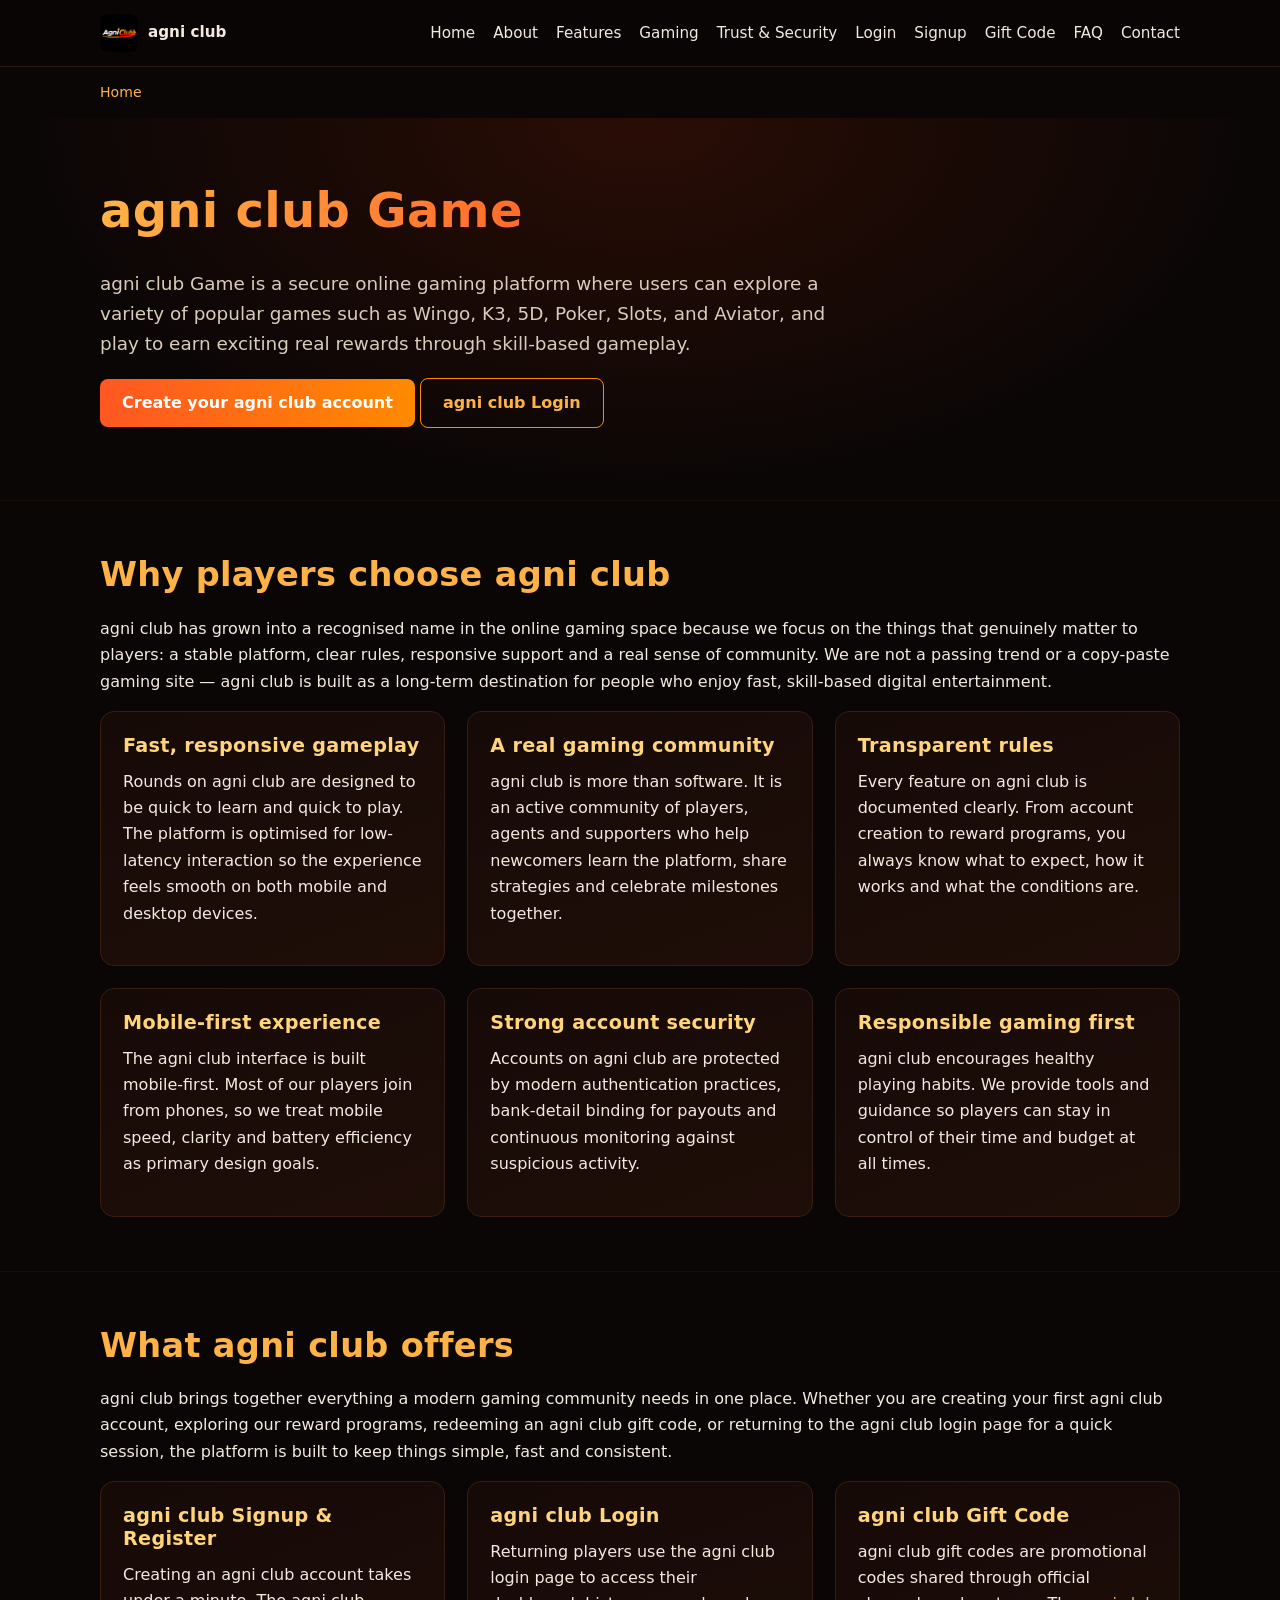
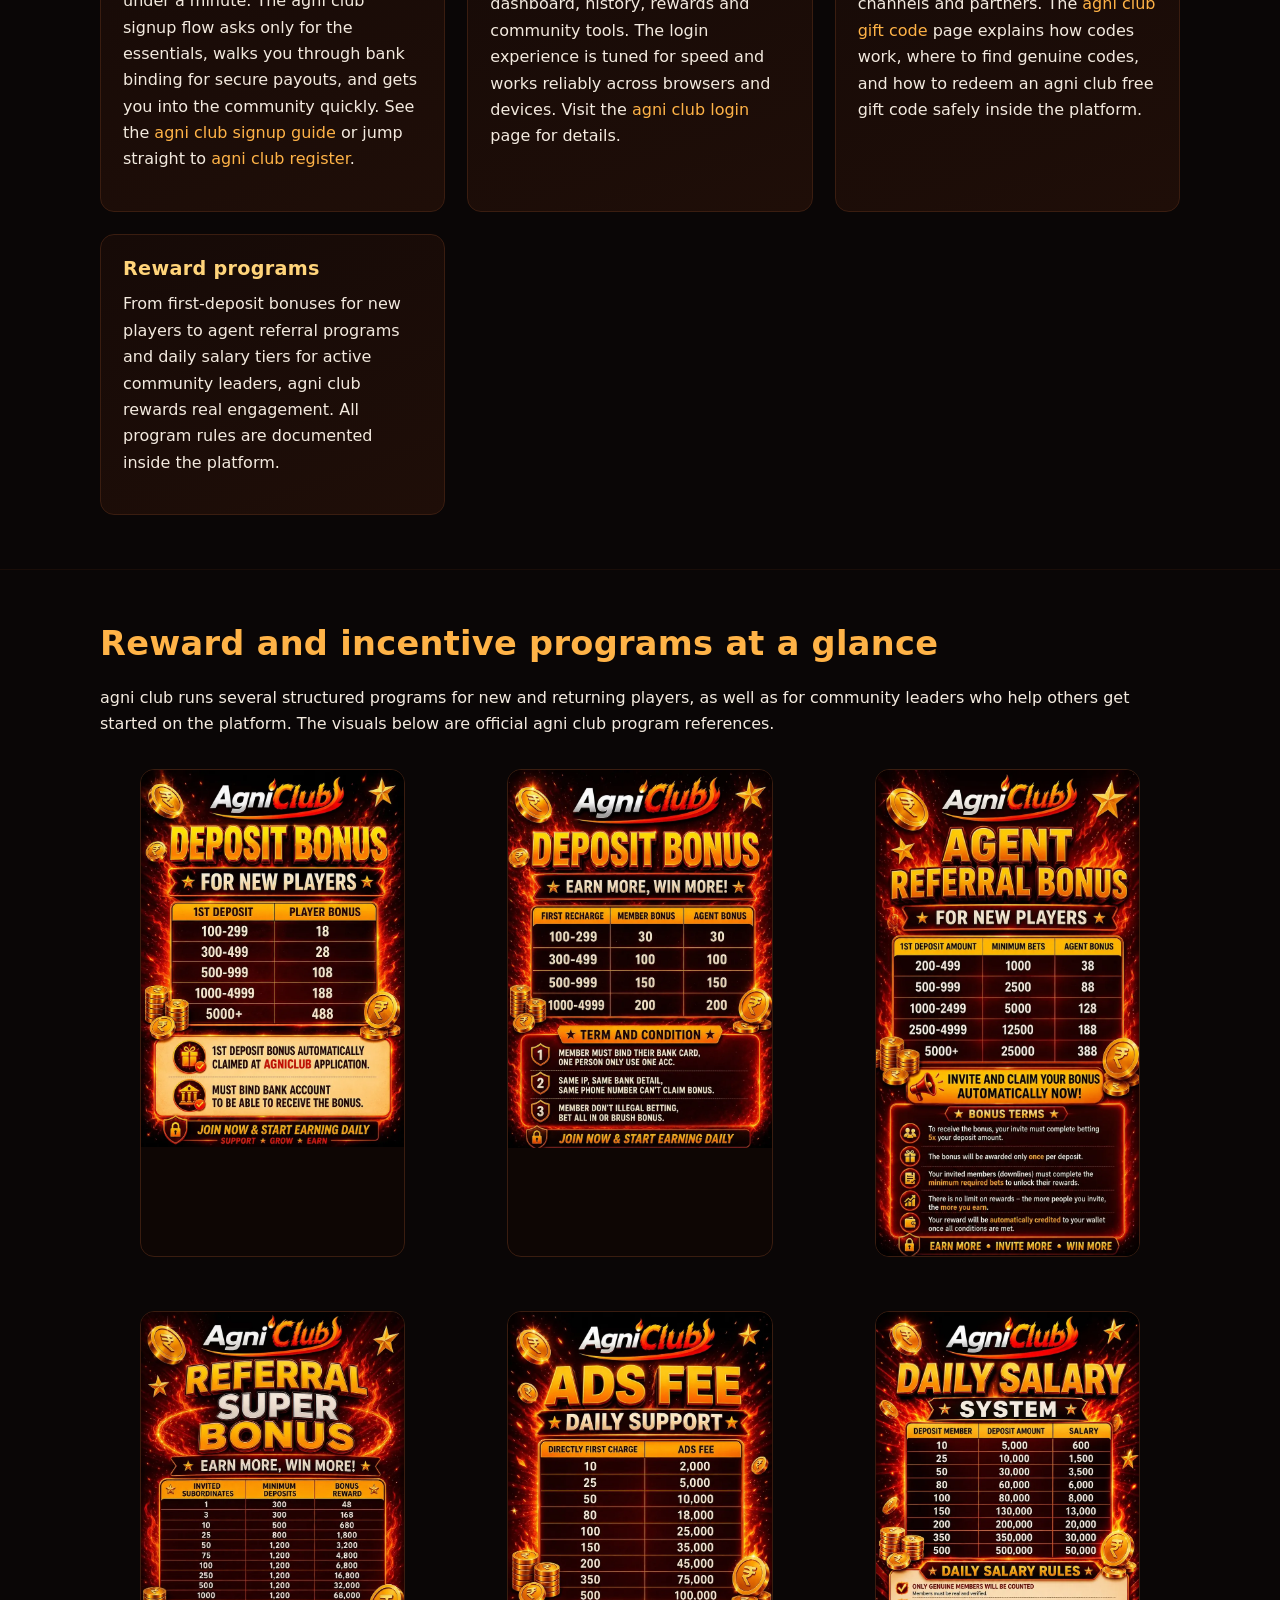
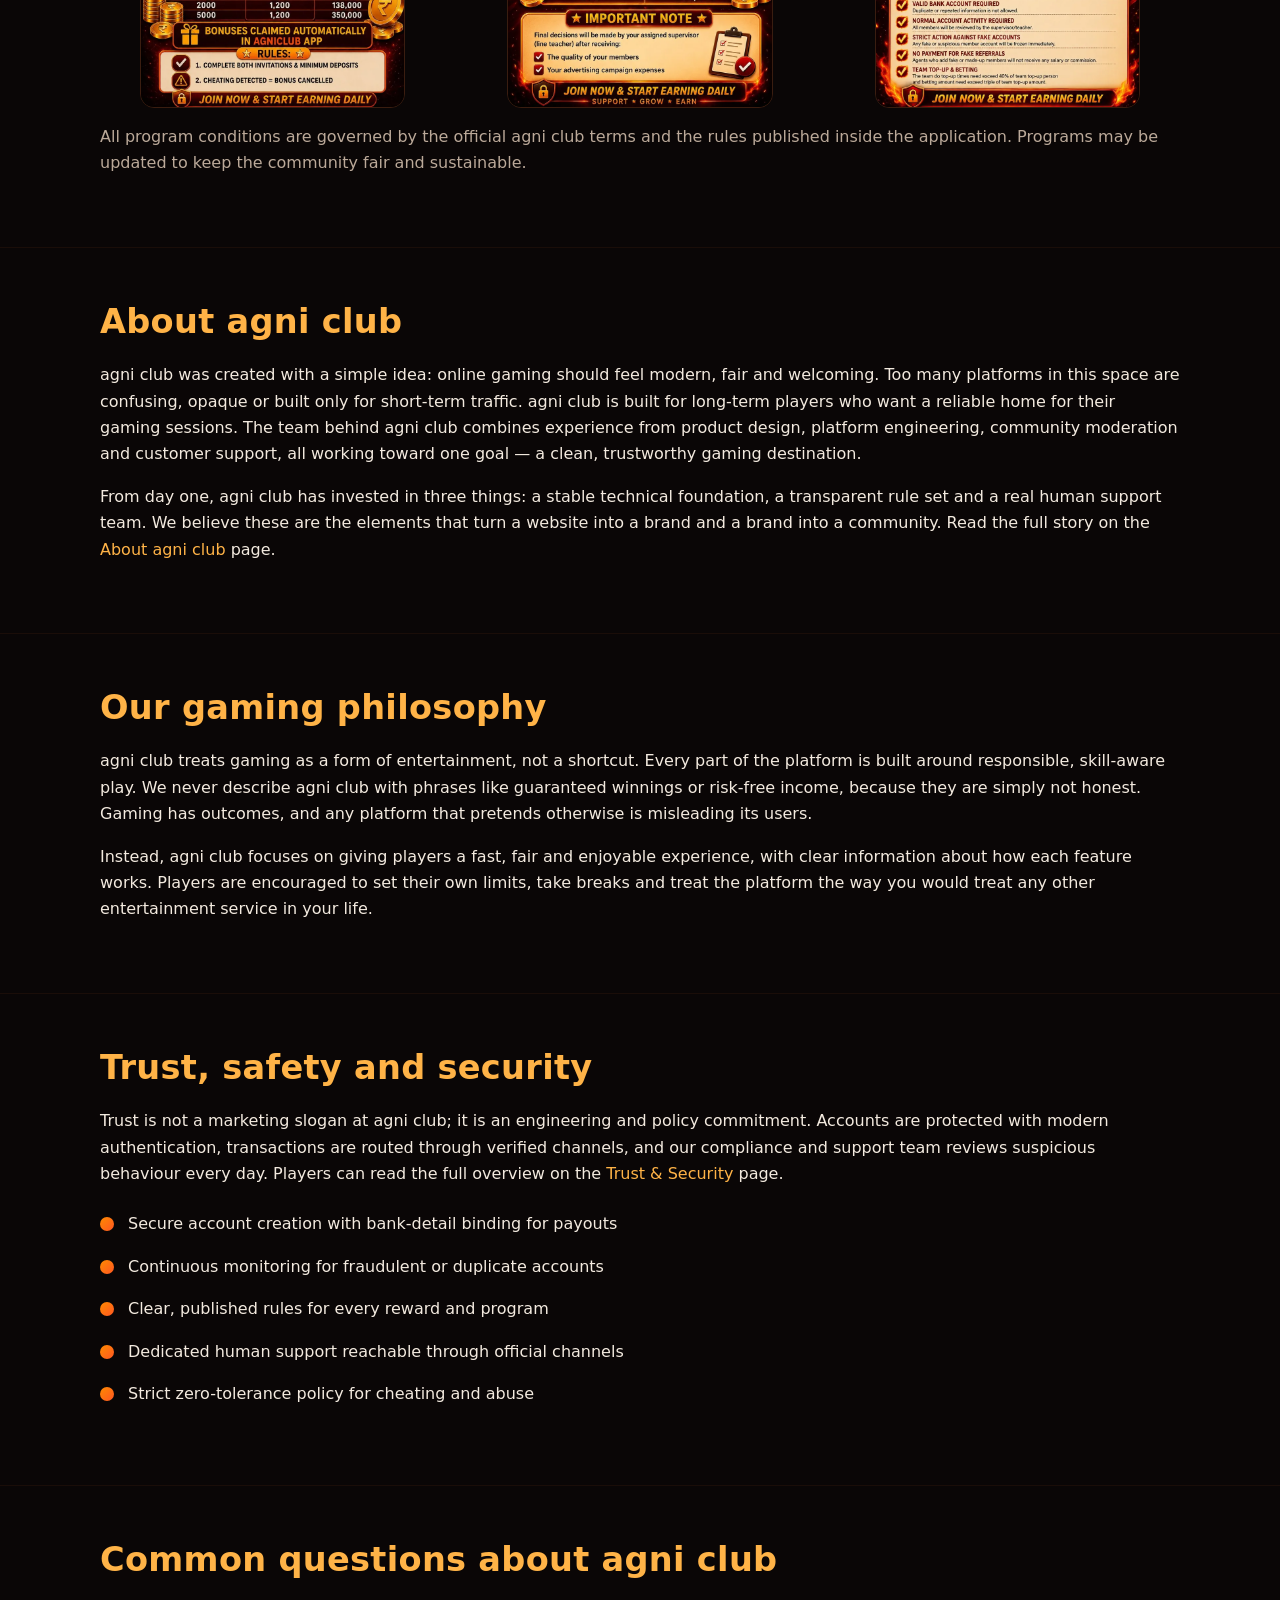
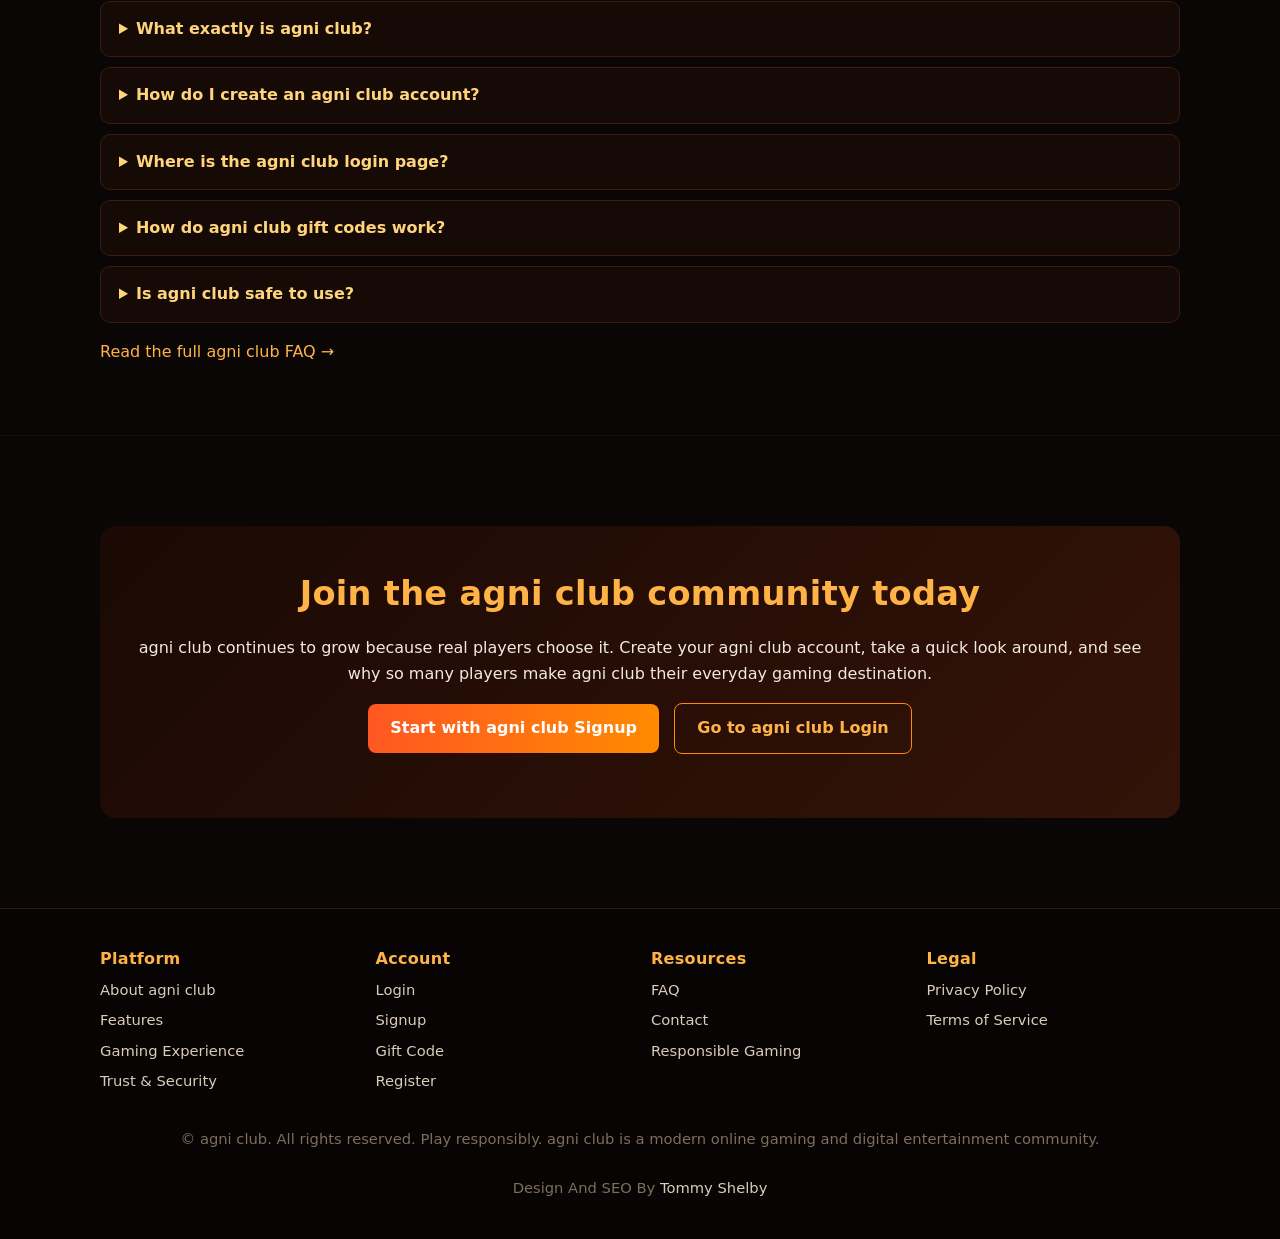
==== commit 7c8135f7: "Update index.html" ====
--- a/index.html
+++ b/index.html
@@ -18,21 +18,21 @@
 <meta property="og:title" content="agni club — Modern Online Gaming Platform & Community">
 <meta property="og:description" content="agni club is a modern online gaming platform and digital entertainment community offering fast, skill-based gaming, secure accounts and clear rules. Learn about agni club login, signup and gift code programs.">
 <meta property="og:url" content="https://agniclub.games/">
-<meta property="og:image" content="https://agniclub.games/assets/agni club-logo.webp">
+<meta property="og:image" content="https://agniclub.games/assets/agniclub-logo.webp">
 <meta name="twitter:card" content="summary_large_image">
 <meta name="twitter:title" content="agni club — Modern Online Gaming Platform & Community">
 <meta name="twitter:description" content="agni club is a modern online gaming platform and digital entertainment community offering fast, skill-based gaming, secure accounts and clear rules. Learn about agni club login, signup and gift code programs.">
-<meta name="twitter:image" content="https://agniclub.games/assets/agni club-logo.webp">
-<script type="application/ld+json">{"@context":"https://schema.org","@type":"Organization","name":"agni club","url":"https://agni club.games","logo":"https://agniclub.games/assets/agni club-logo.webp","sameAs":["https://agni club.games"],"description":"agni club is a modern online gaming platform and digital entertainment community offering fast-paced skill-based gaming experiences."}</script>
+<meta name="twitter:image" content="https://agniclub.games/assets/agniclub-logo.webp">
+<script type="application/ld+json">{"@context":"https://schema.org","@type":"Organization","name":"agni club","url":"https://agni club.games","logo":"https://agniclub.games/assets/agniclub-logo.webp","sameAs":["https://agni club.games"],"description":"agni club is a modern online gaming platform and digital entertainment community offering fast-paced skill-based gaming experiences."}</script>
 <script type="application/ld+json">{"@context":"https://schema.org","@type":"WebSite","name":"agni club","url":"https://agni club.games","potentialAction":{"@type":"SearchAction","target":"https://agniclub.games/?q={search_term_string}","query-input":"required name=search_term_string"}}</script>
-<script type="application/ld+json">{"@context":"https://schema.org","@type":"WebPage","name":"agni club \u2014 Modern Online Gaming Platform & Community","url":"https://agniclub.games/","description":"agni club is a modern online gaming platform and digital entertainment community offering fast, skill-based gaming, secure accounts and clear rules. Learn about agni club login, signup and gift code programs.","isPartOf":{"@type":"WebSite","name":"agni club","url":"https://agni club.games"},"publisher":{"@type":"Organization","name":"agni club","logo":{"@type":"ImageObject","url":"https://agniclub.games/assets/agni club-logo.webp"}}}</script>
+<script type="application/ld+json">{"@context":"https://schema.org","@type":"WebPage","name":"agni club \u2014 Modern Online Gaming Platform & Community","url":"https://agniclub.games/","description":"agni club is a modern online gaming platform and digital entertainment community offering fast, skill-based gaming, secure accounts and clear rules. Learn about agni club login, signup and gift code programs.","isPartOf":{"@type":"WebSite","name":"agni club","url":"https://agni club.games"},"publisher":{"@type":"Organization","name":"agni club","logo":{"@type":"ImageObject","url":"https://agniclub.games/assets/agniclub-logo.webp"}}}</script>
 <script type="application/ld+json">{"@context":"https://schema.org","@type":"FAQPage","mainEntity":[{"@type":"Question","name":"What exactly is agni club?","acceptedAnswer":{"@type":"Answer","text":"agni club is a modern online gaming and digital entertainment platform offering fast-paced, skill-based gaming for a growing community."}},{"@type":"Question","name":"How do I create an agni club account?","acceptedAnswer":{"@type":"Answer","text":"Visit the agni club signup page, fill in the required details, verify your information and bind your bank account for secure payouts."}},{"@type":"Question","name":"Where is the agni club login page?","acceptedAnswer":{"@type":"Answer","text":"The official agni club login page is available at https://agniclub.games/login.html \u2014 always use the official URL."}},{"@type":"Question","name":"How do agni club gift codes work?","acceptedAnswer":{"@type":"Answer","text":"agni club gift codes are promotional codes distributed through official channels and are redeemed inside the agni club application."}},{"@type":"Question","name":"Is agni club safe to use?","acceptedAnswer":{"@type":"Answer","text":"agni club uses modern account security, bank-detail binding, continuous monitoring and human support to keep the platform safe."}}]}</script>
 <script type="application/ld+json">{"@context":"https://schema.org","@type":"BreadcrumbList","itemListElement":[{"@type":"ListItem","position":1,"name":"Home","item":"https://agniclub.games/"}]}</script>
 </head>
 <body>
 <a class="skip" href="#main">Skip to main content</a>
 <header class="site"><nav class="nav" aria-label="Primary">
-  <a class="brand" href="/" aria-label="agni club home"><img src="/assets/agni club-logo.webp" alt="agni club logo" width="38" height="38" loading="eager" decoding="async"><span>agni club</span></a>
+  <a class="brand" href="/" aria-label="agni club home"><img src="/assets/agniclub-logo.webp" alt="agni club logo" width="38" height="38" loading="eager" decoding="async"><span>agni club</span></a>
   <button class="menu-toggle" aria-label="Toggle menu" aria-expanded="false">Menu</button>
   <ul><li><a href="/">Home</a></li>
 <li><a href="/about.html">About</a></li>
